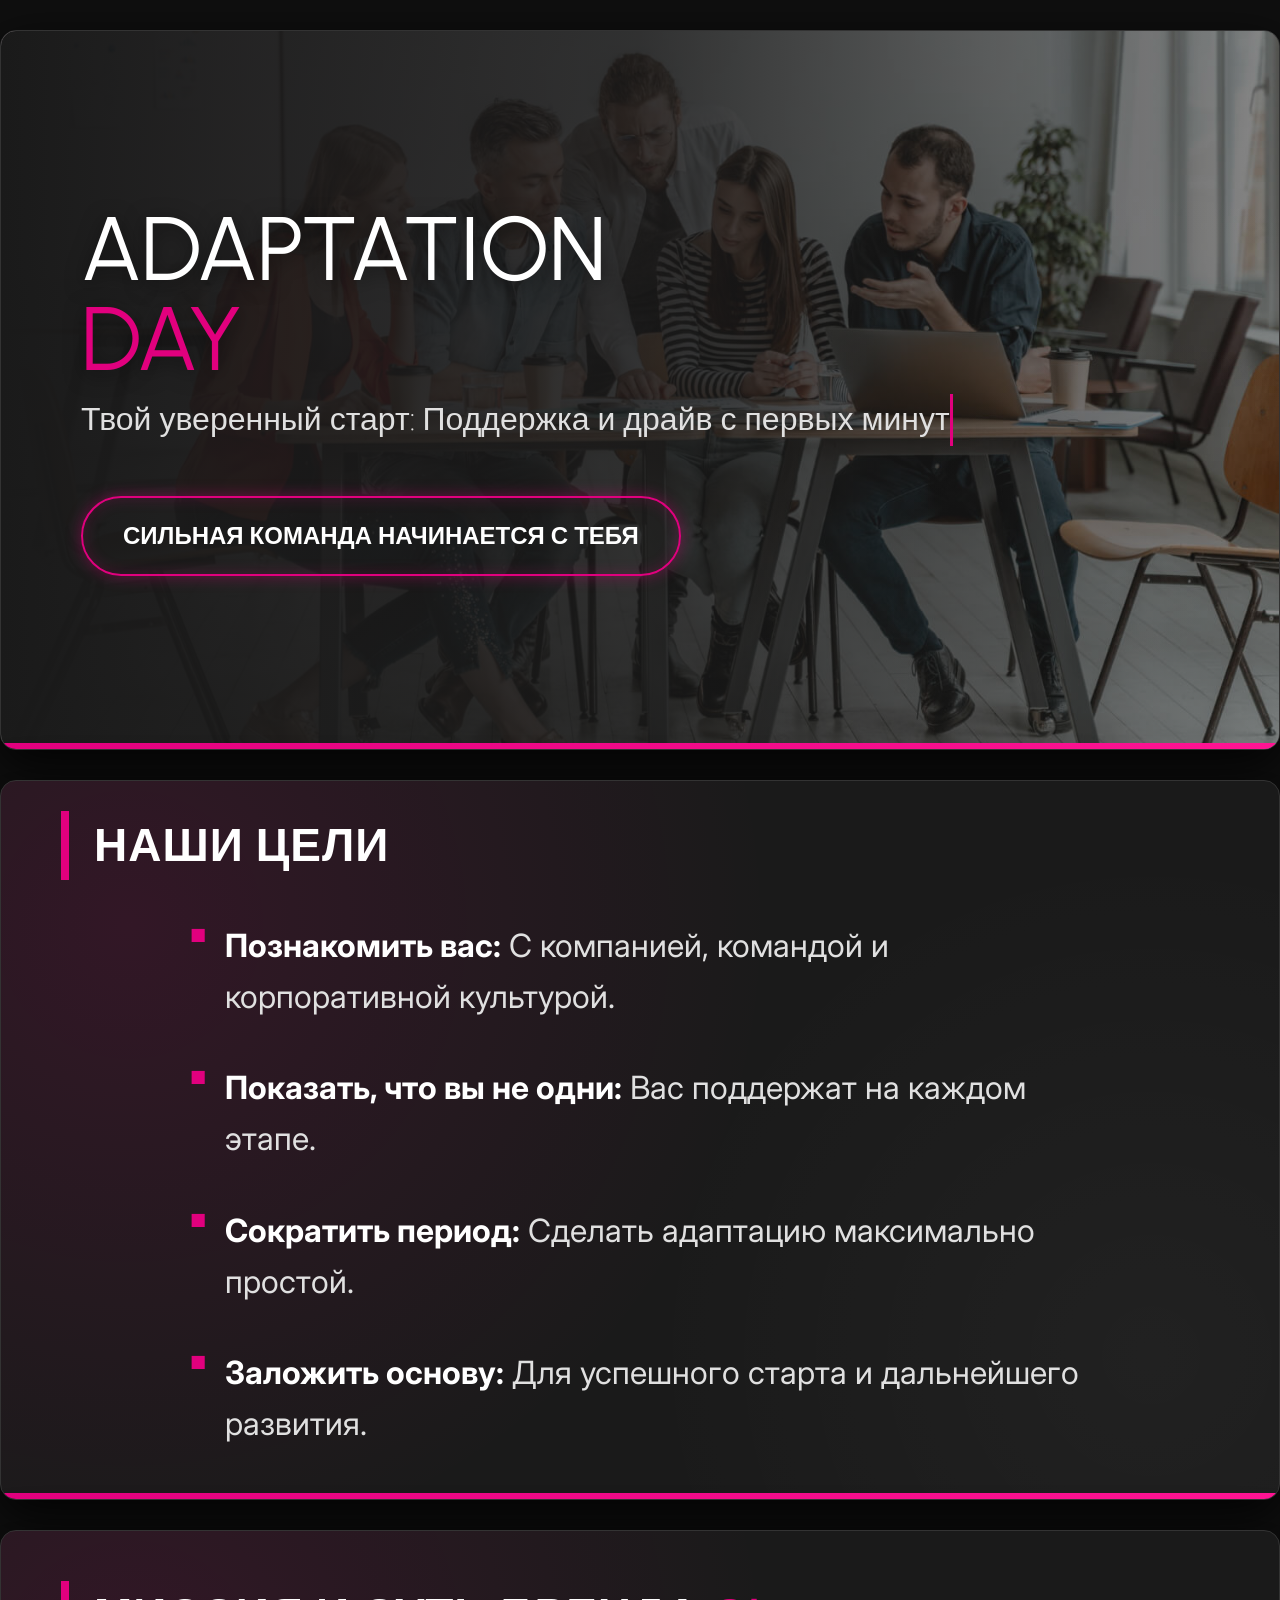
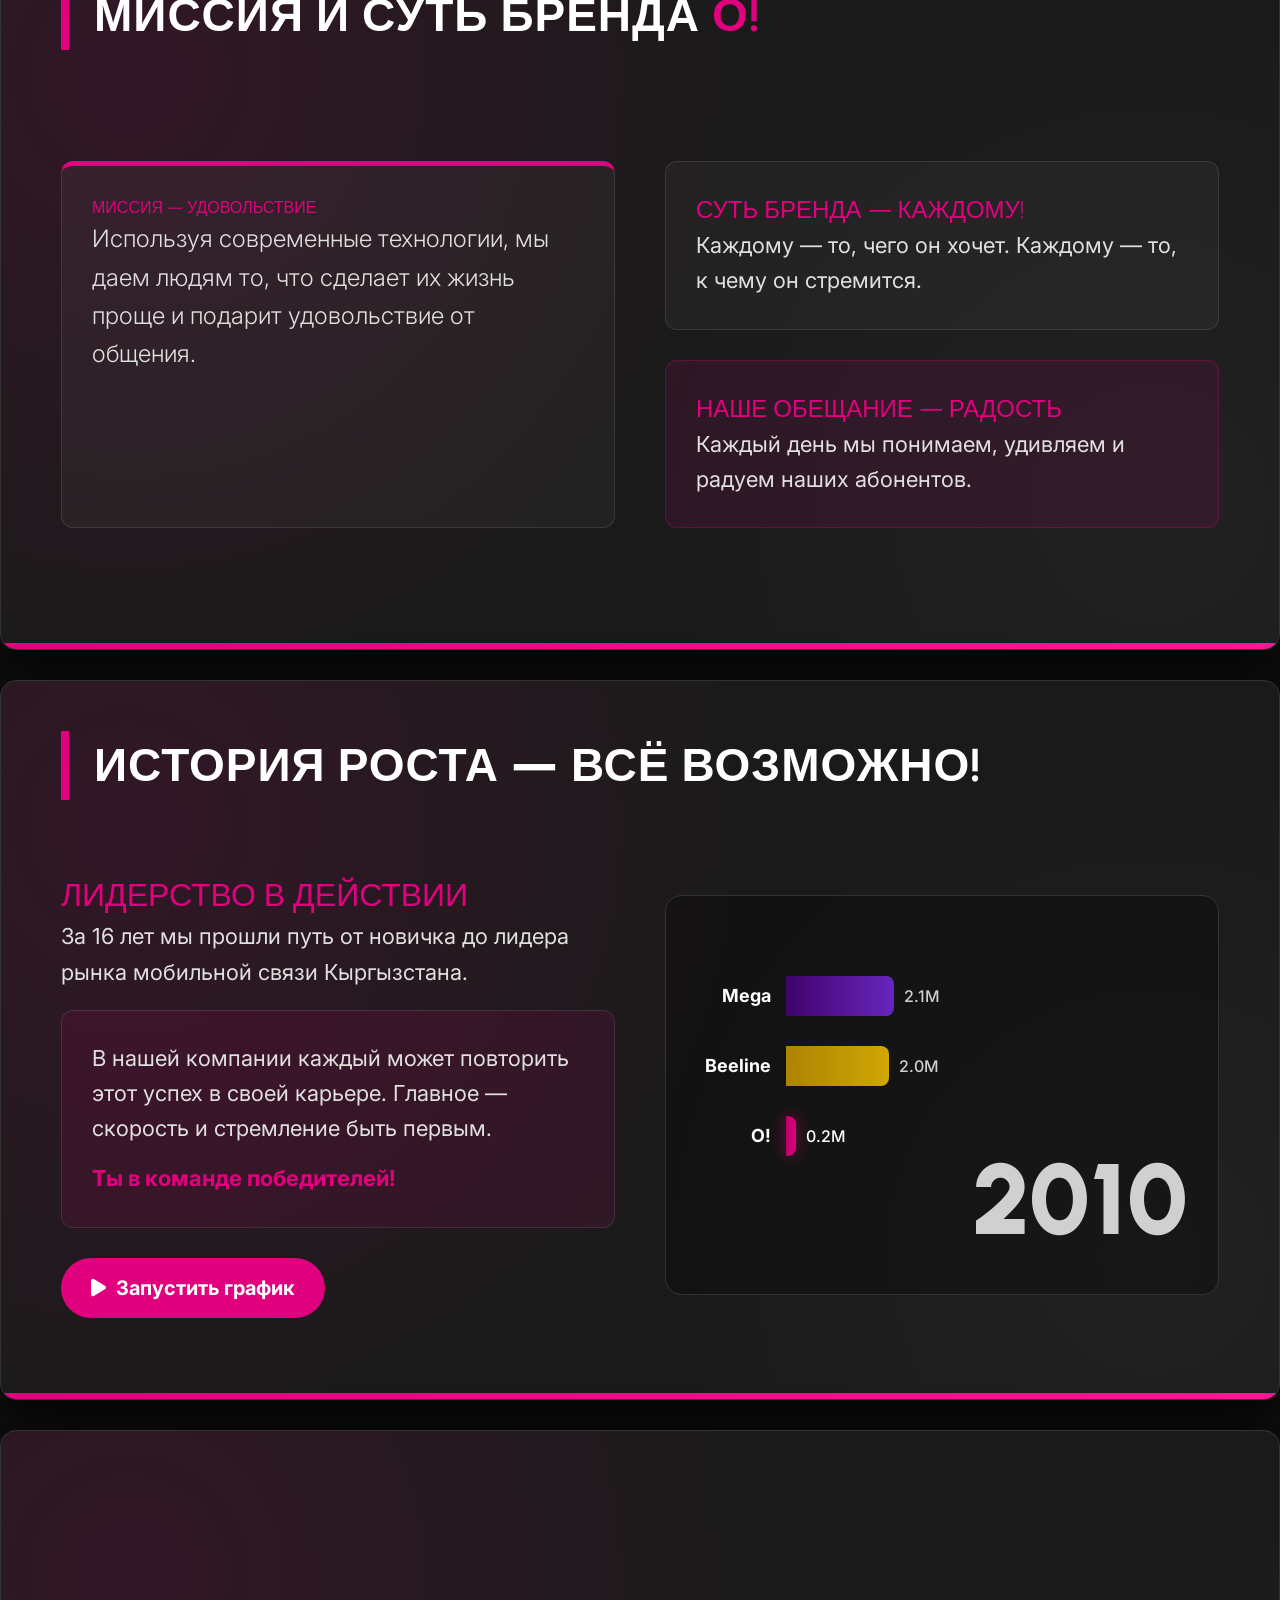
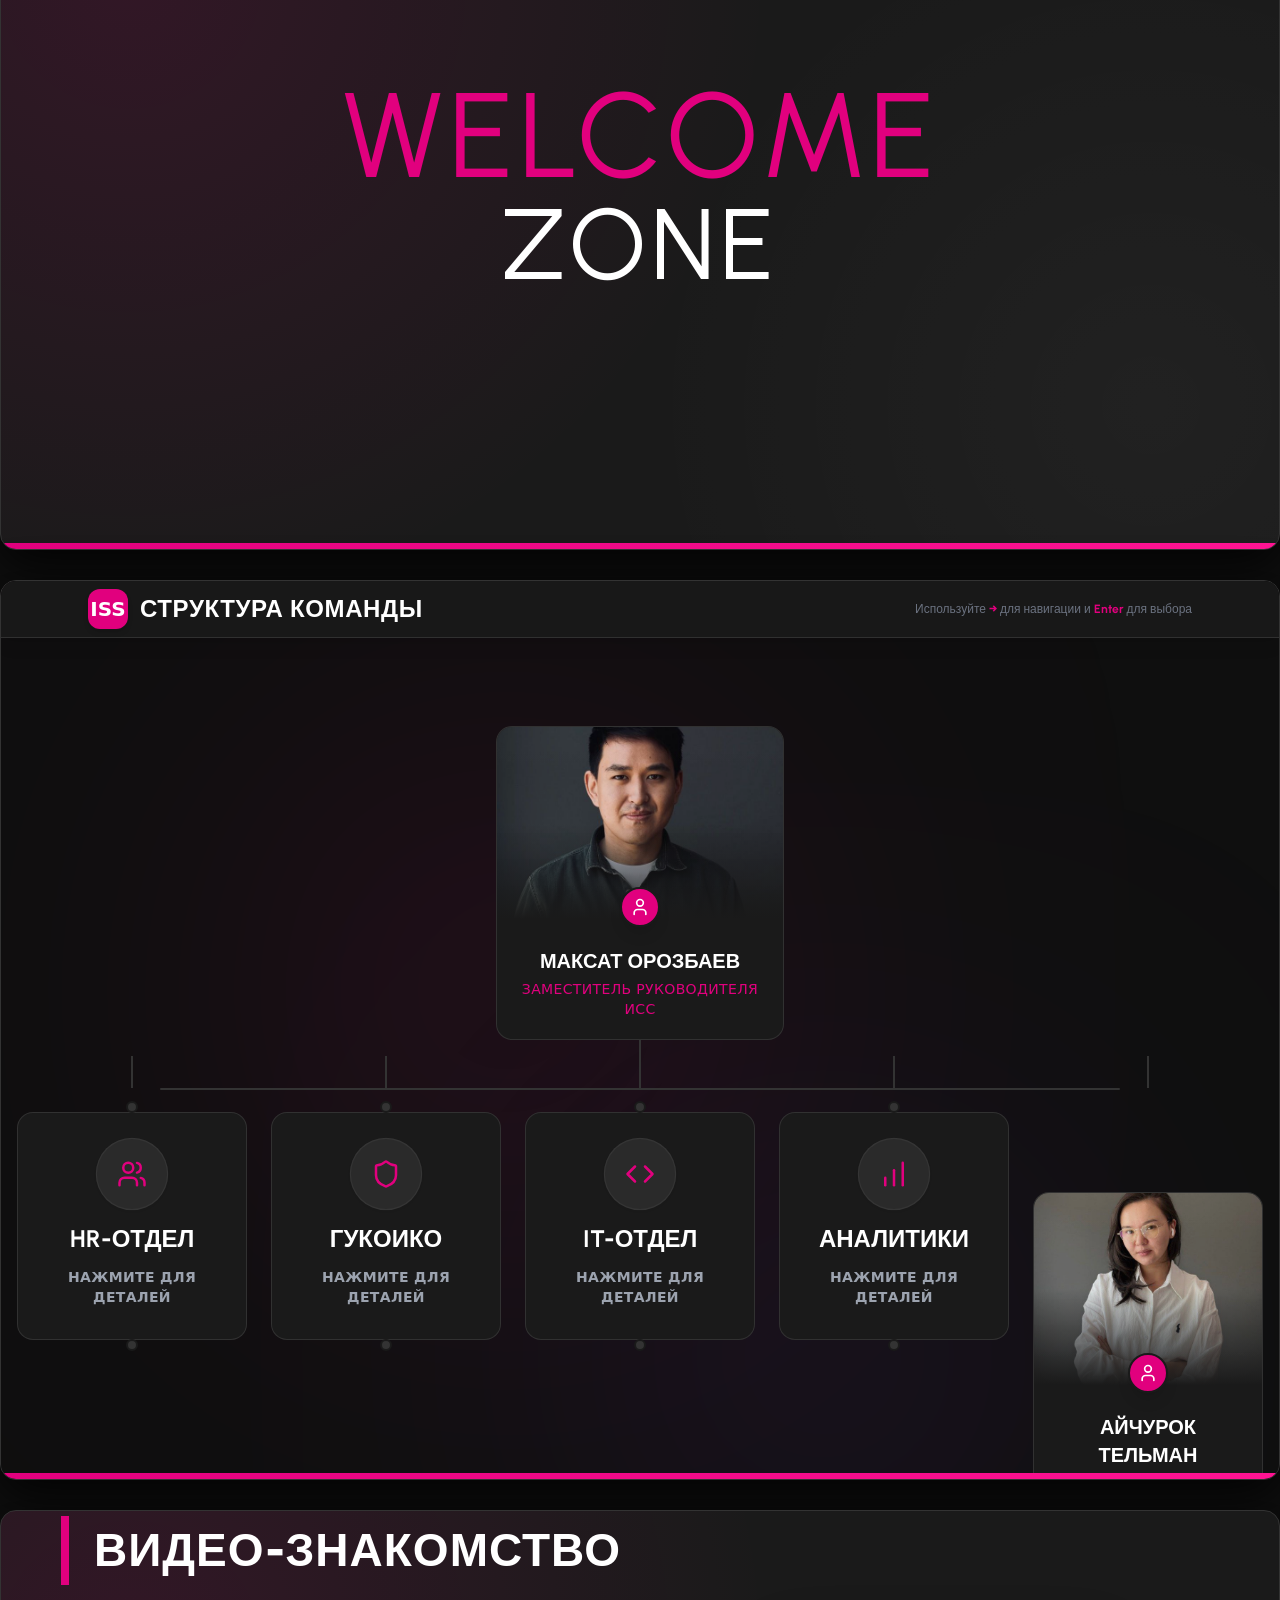
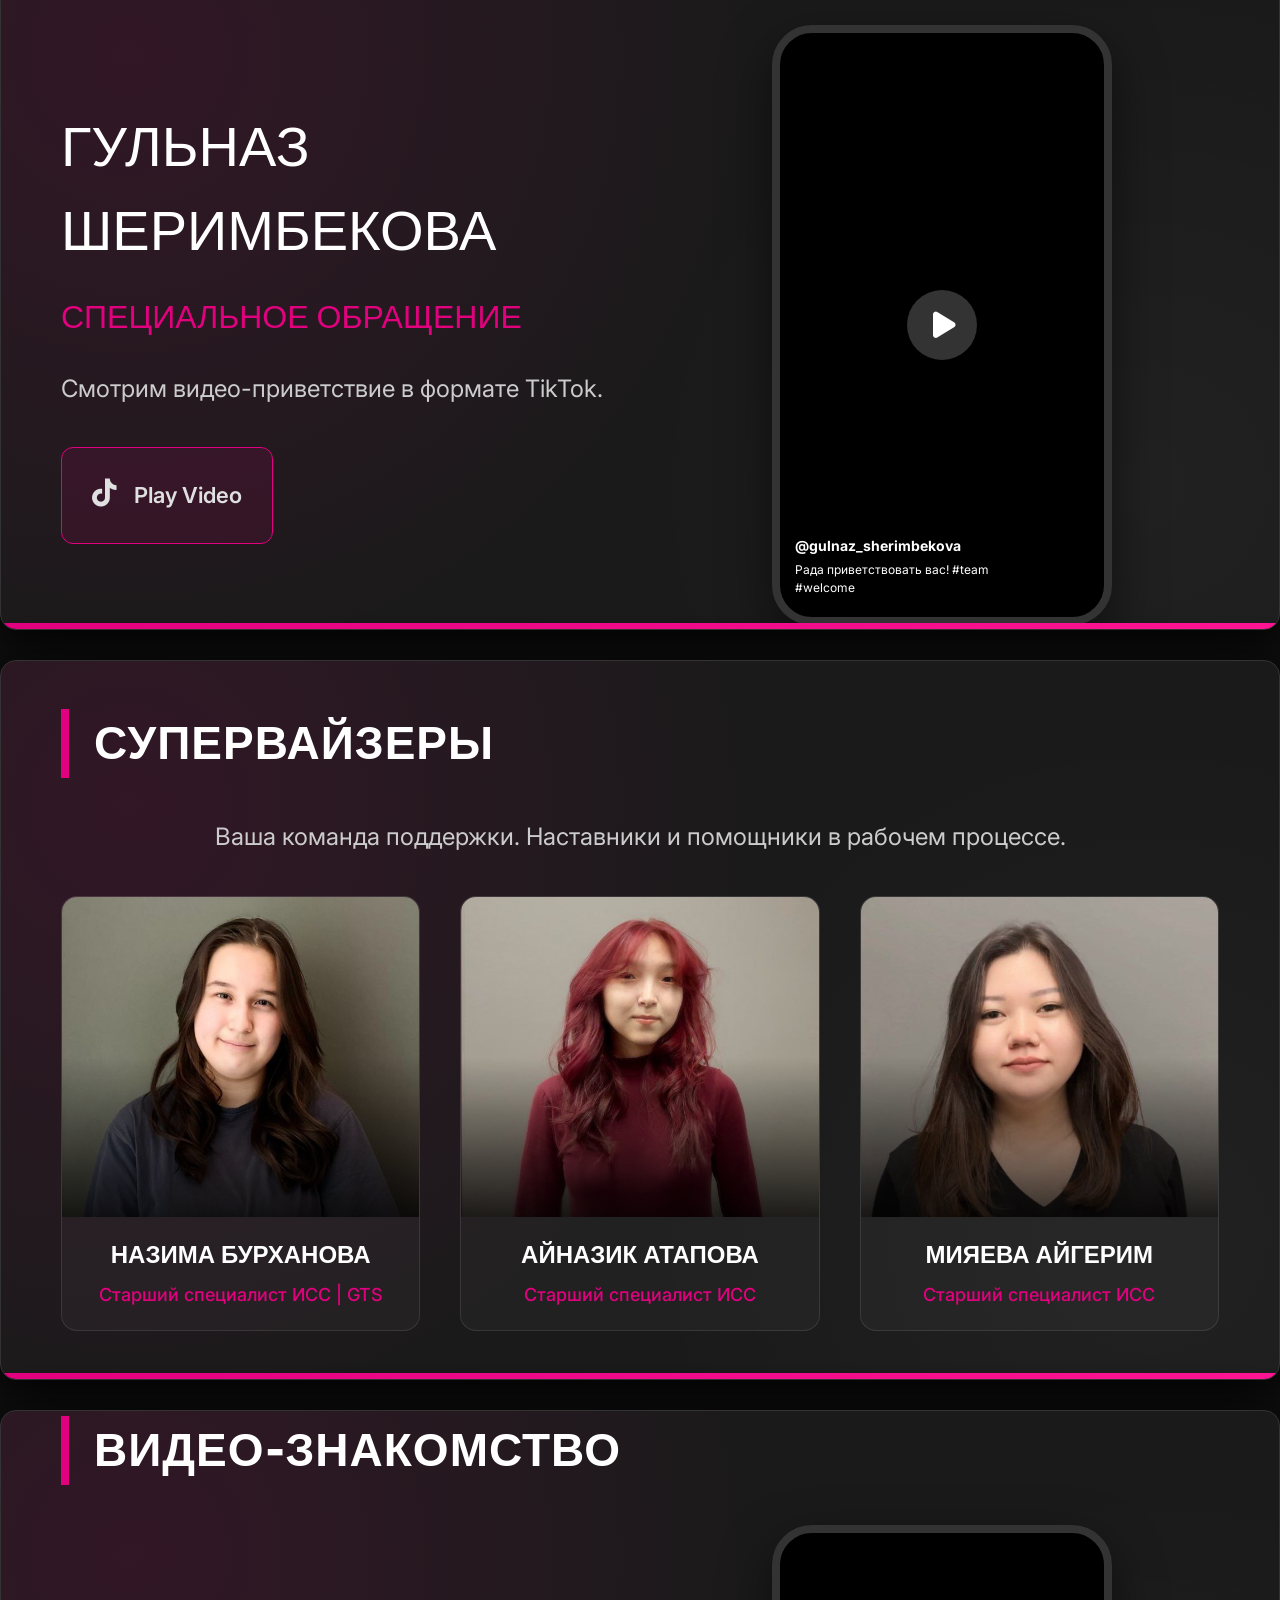
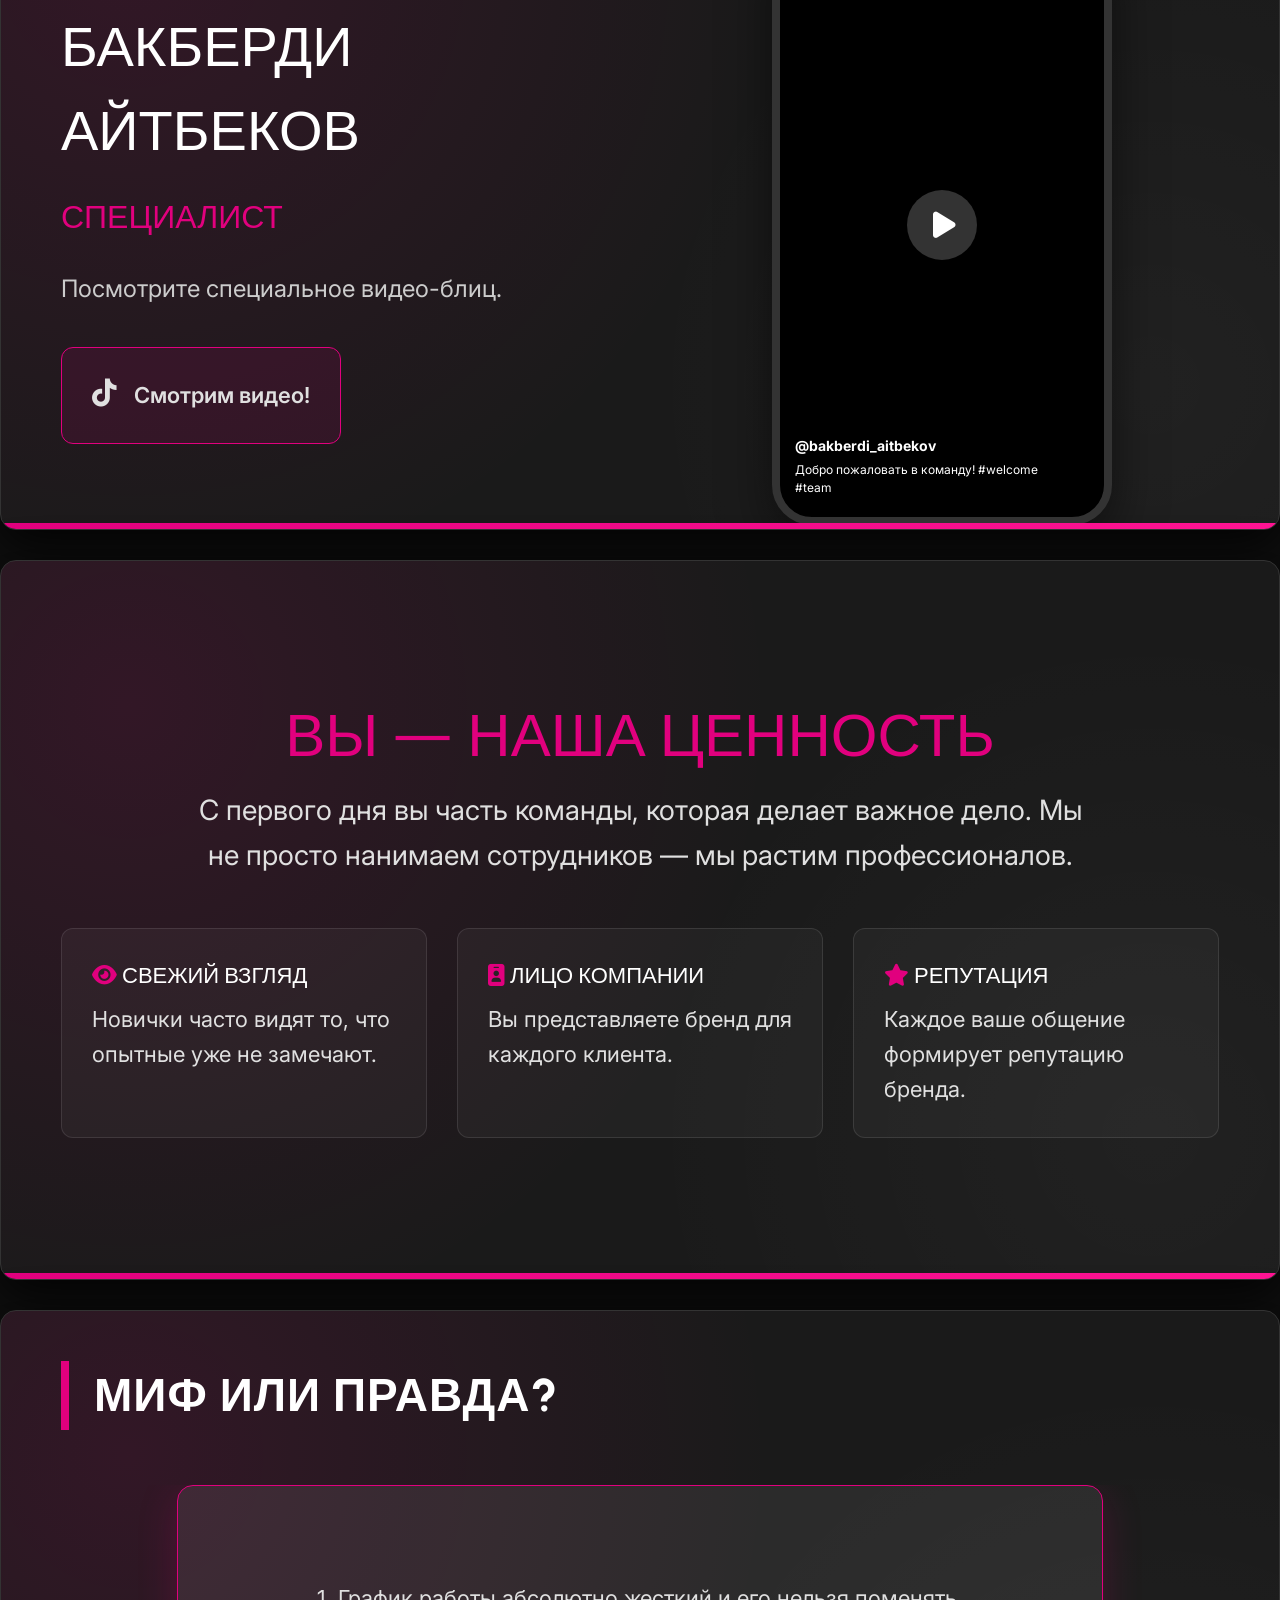
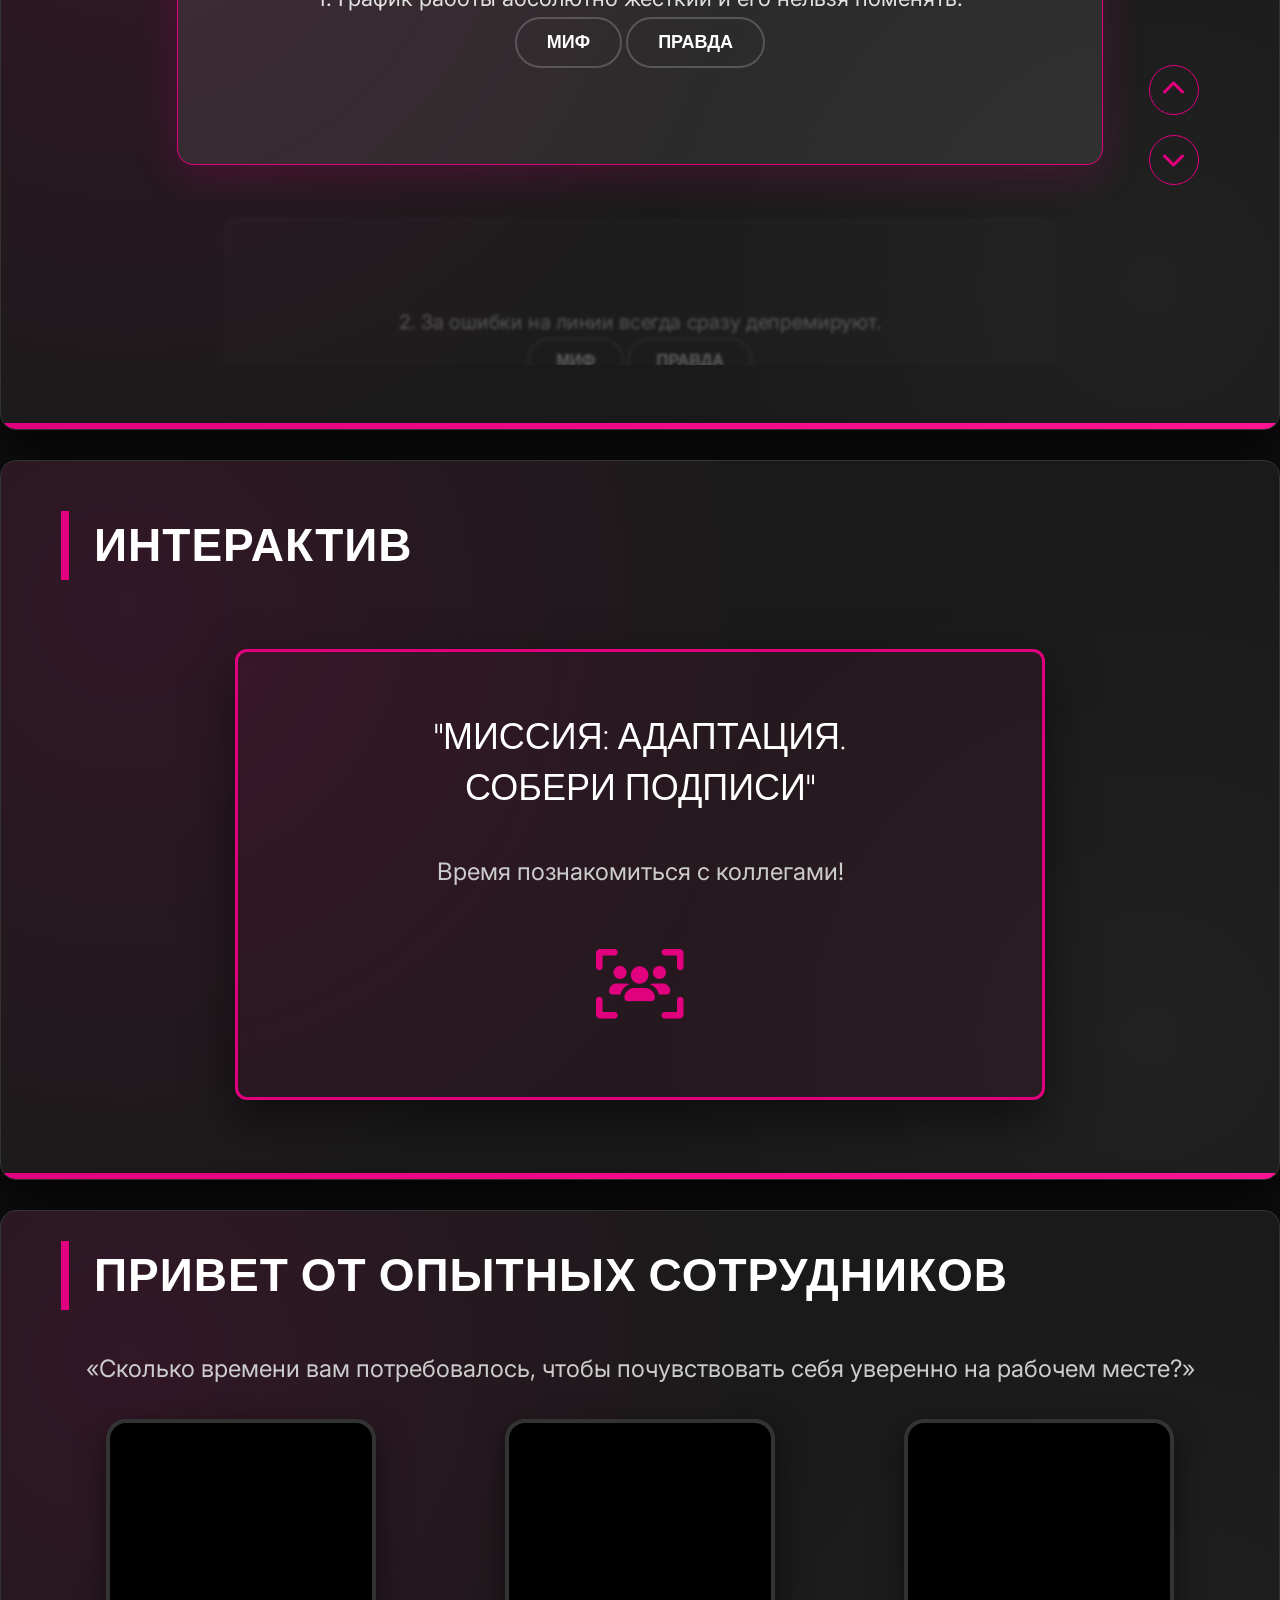
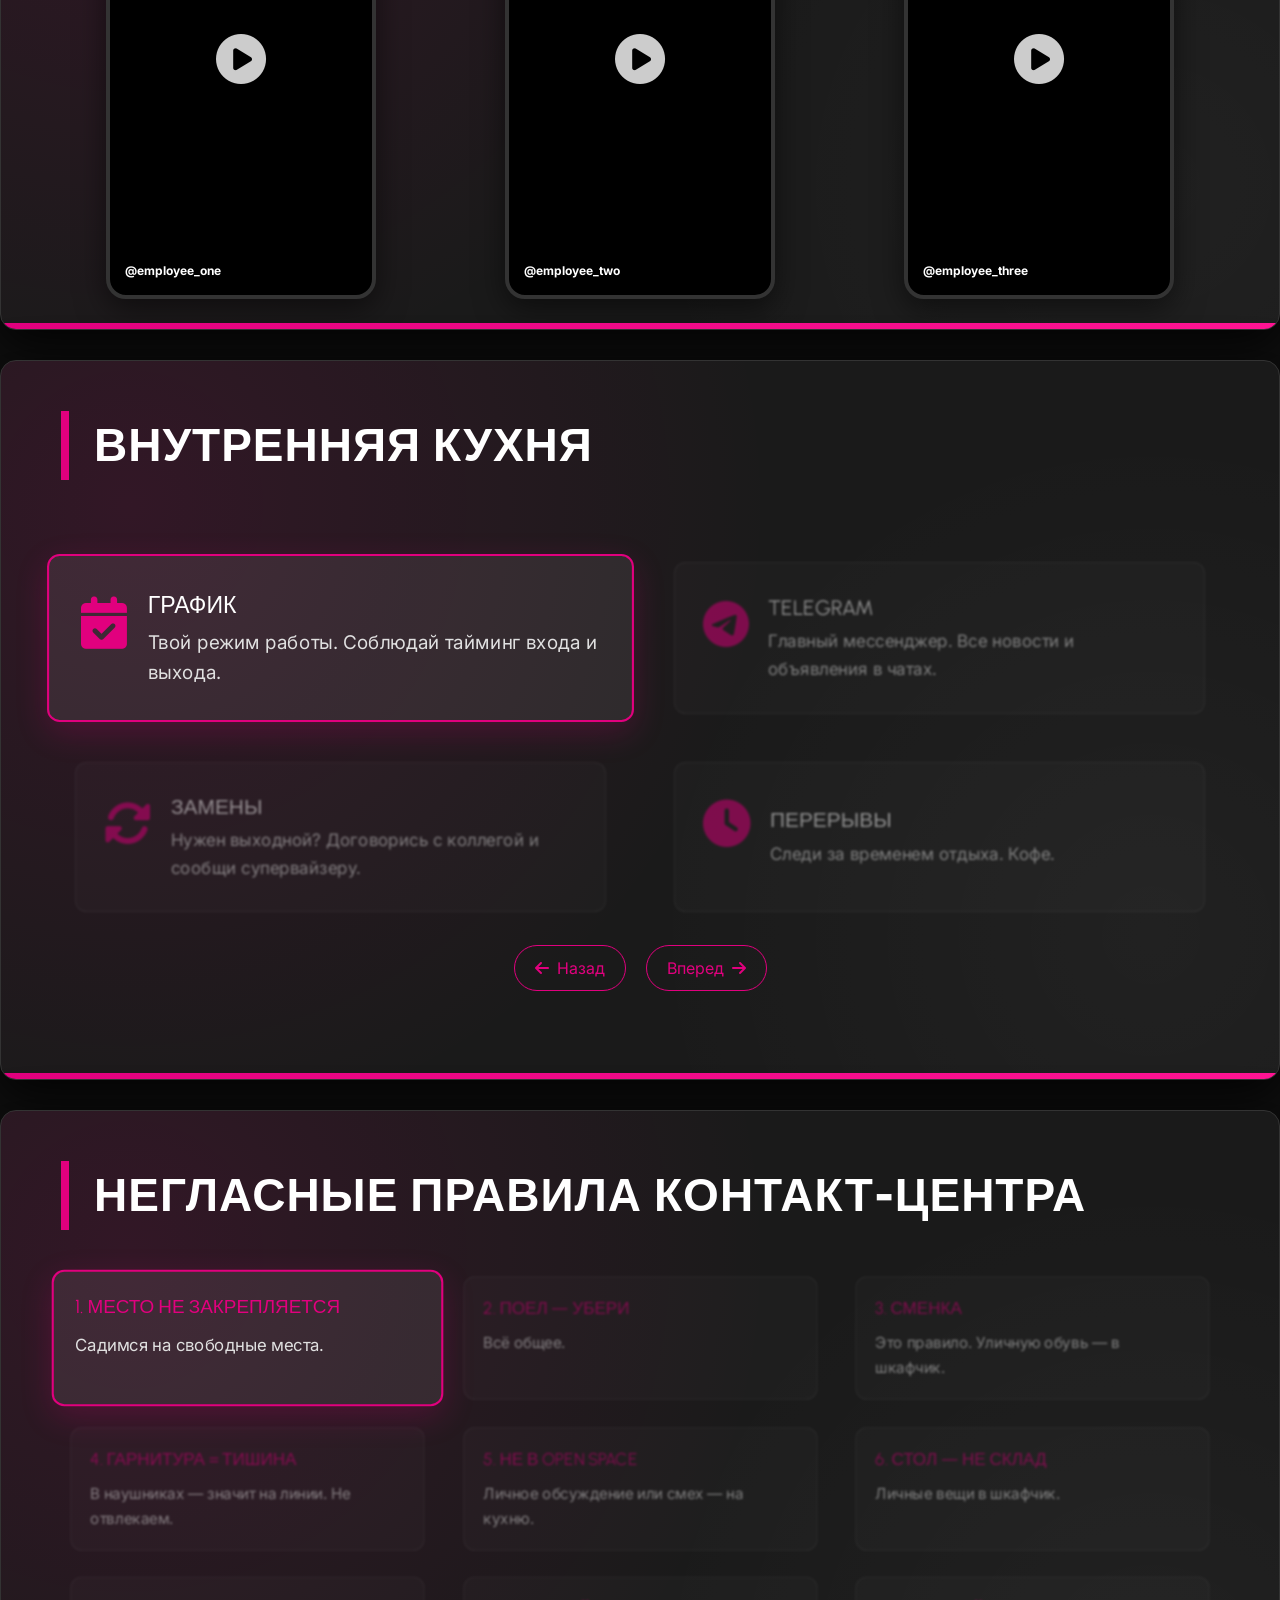
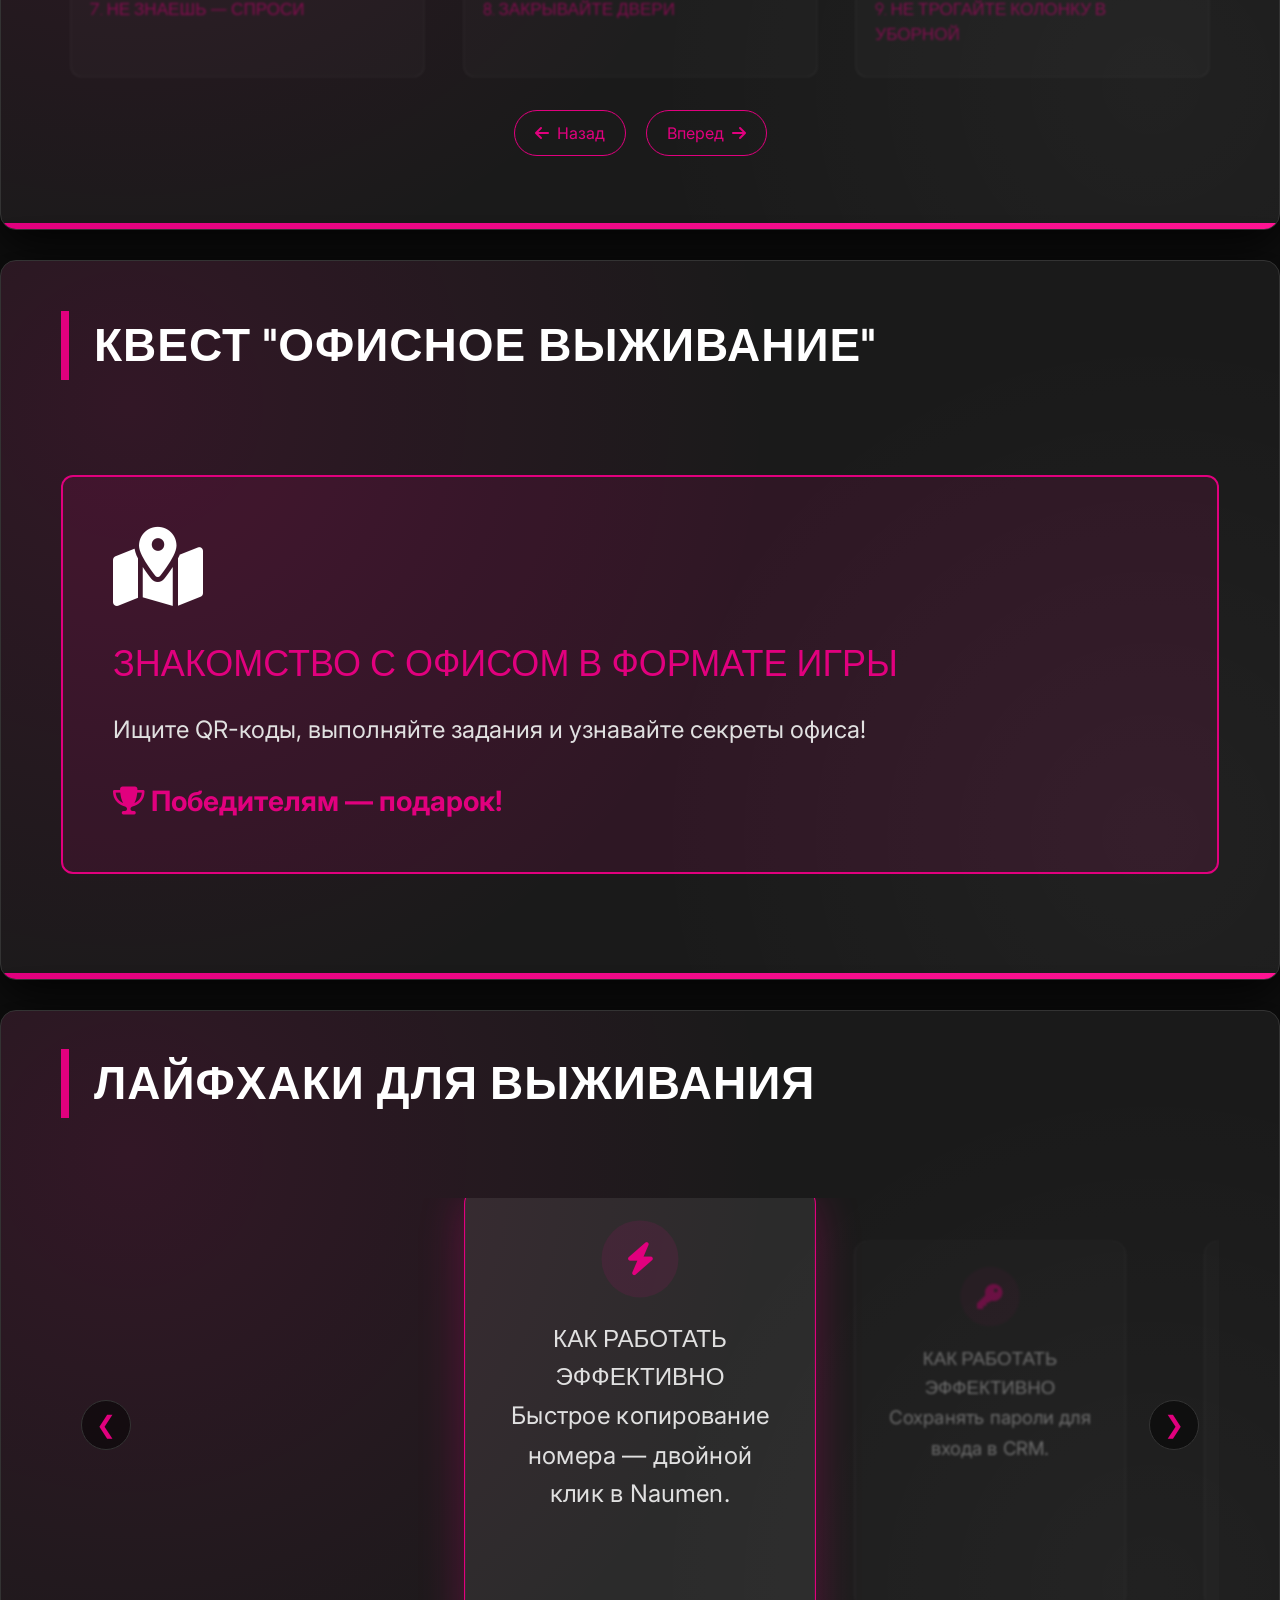
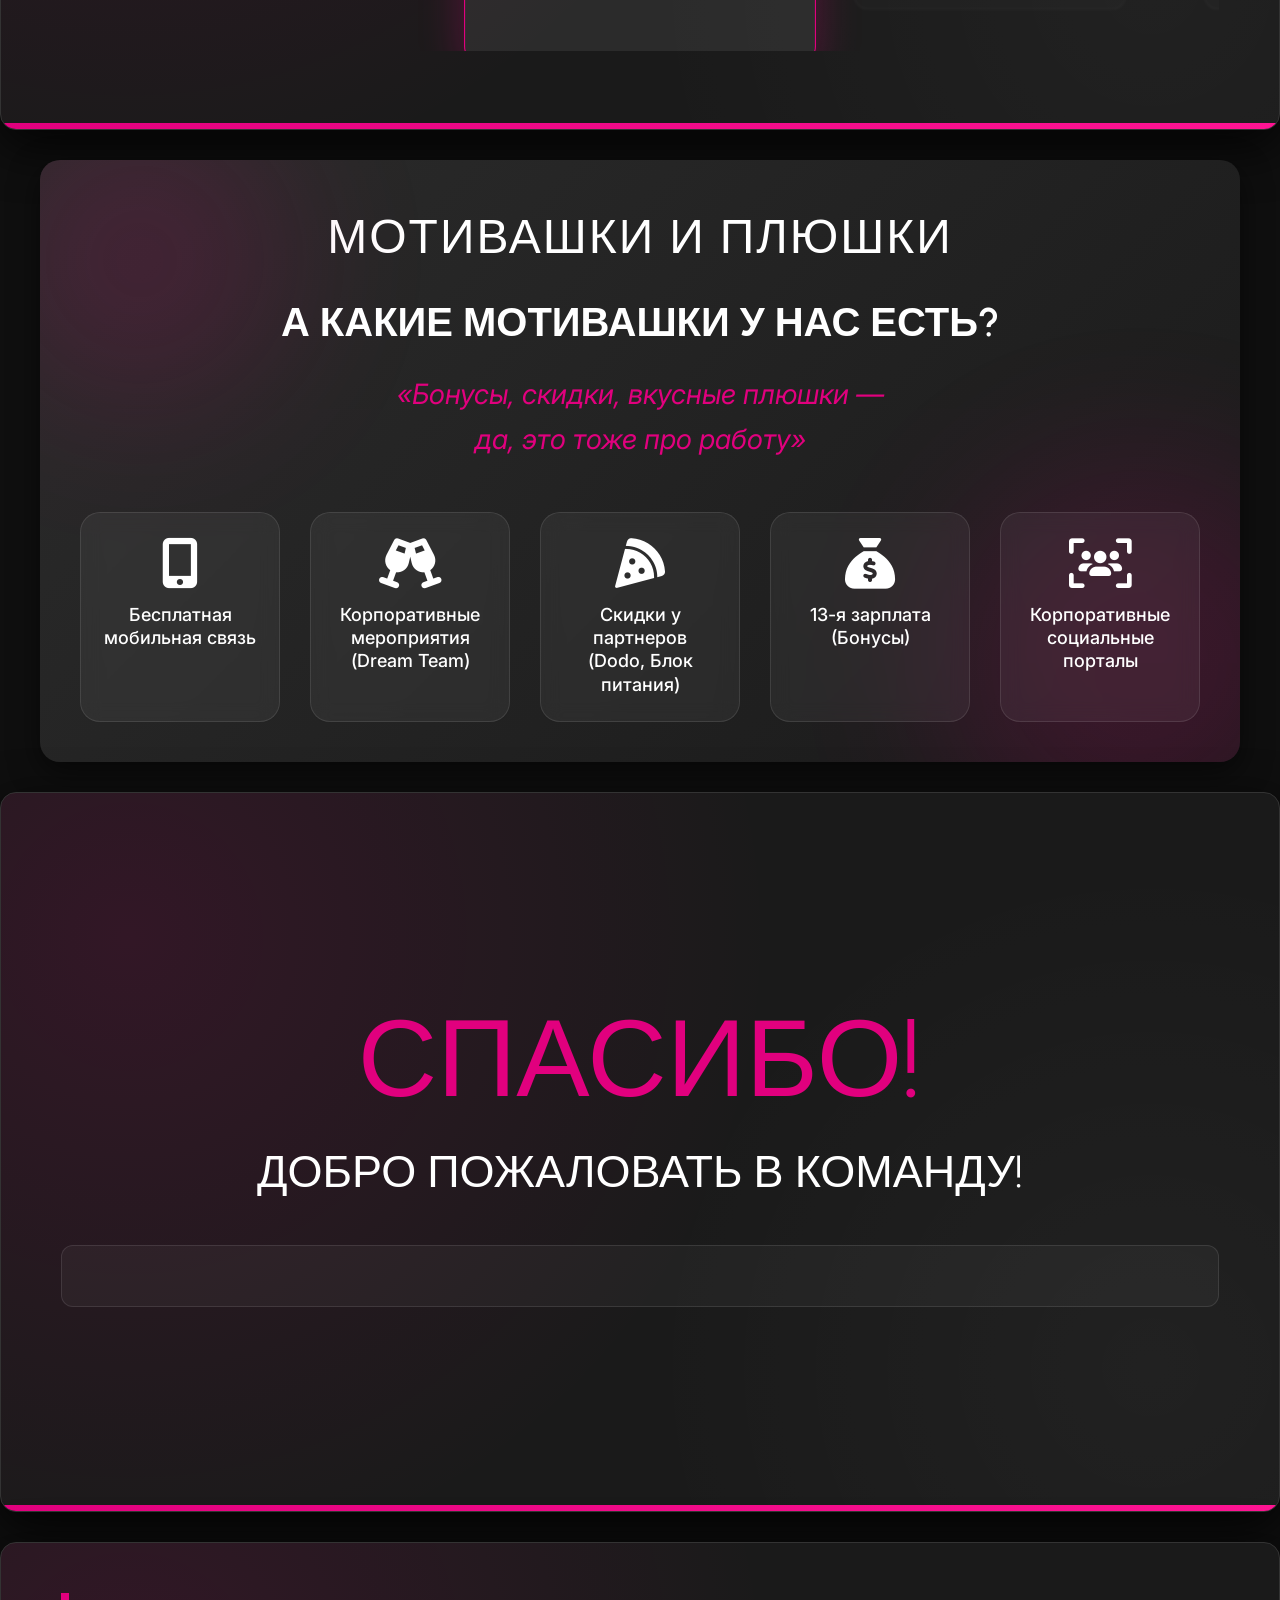
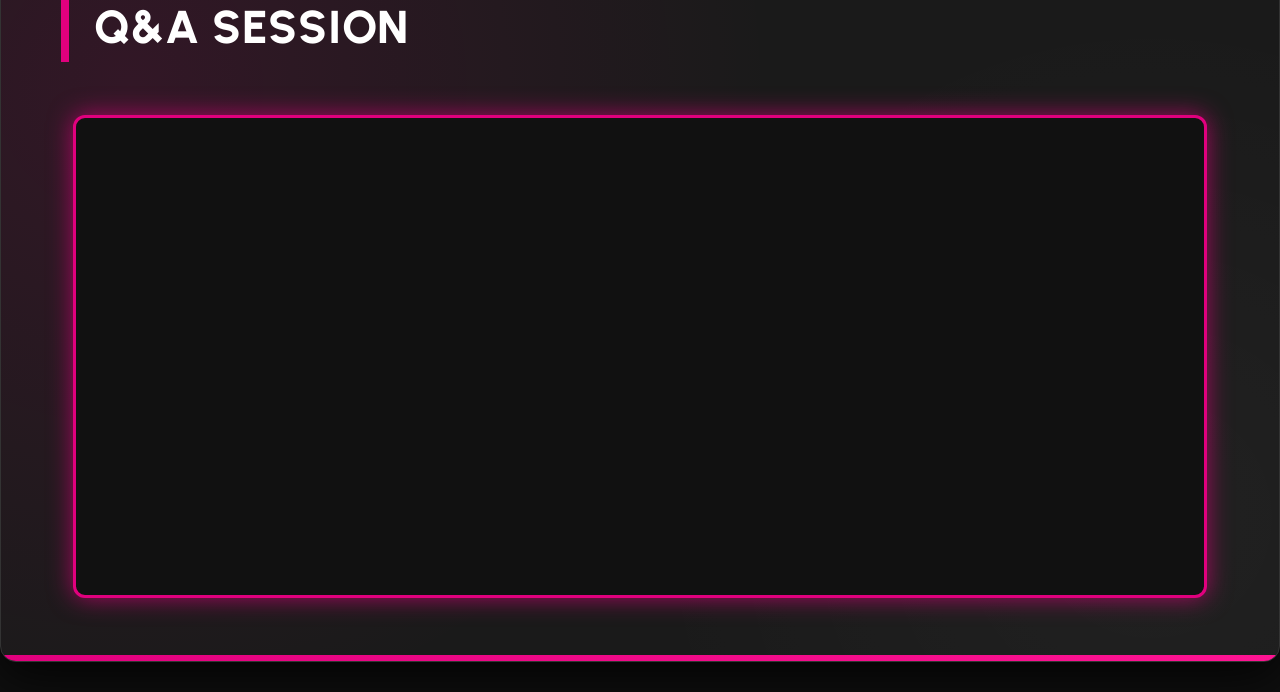
==== index.html @ 584dca29 "Add files via upload" ====
<!doctype html>
<html lang="ru">
  <head>
    <meta charset="UTF-8" />
    <meta name="viewport" content="width=device-width, initial-scale=1.0" />
    <title>Adaptation Day: Путь Героя</title>
    <link rel="preconnect" href="https://fonts.googleapis.com" />
    <link rel="preconnect" href="https://fonts.gstatic.com" crossorigin />
    <link
      href="https://fonts.googleapis.com/css2?family=Urbanist:wght@400;500;700;900&family=Inter:wght@300;400;600;700&display=swap"
      rel="stylesheet"
    />
    <link
      rel="stylesheet"
      href="https://cdnjs.cloudflare.com/ajax/libs/font-awesome/6.5.1/css/all.min.css"
    />
    <style>
      /* --- ОСНОВНЫЕ НАСТРОЙКИ --- */
      * {
        box-sizing: border-box;
      }
      body {
        background-color: #0f0f0f;
        display: grid;
        gap: 30px;
        grid-template-columns: 1fr;
        margin: 0;
        padding: 30px 0;
        place-items: center;
        color: #fff;
        font-family: "Inter", sans-serif;
      }

      /* --- КОНТЕЙНЕР СЛАЙДА --- */
      .slide-container {
        align-items: center;
        background-color: #1a1a1a;
        border-radius: 16px;
        box-shadow: 0 15px 50px rgba(0, 0, 0, 0.8);
        display: flex;
        flex-direction: column;
        height: 720px;
        justify-content: center;
        overflow: hidden;
        padding: 50px 60px;
        position: relative;
        width: 1280px;
        border: 1px solid #333;
      }

      /* --- ФОНОВЫЕ ЭФФЕКТЫ --- */
      .slide-container::before {
        content: "";
        position: absolute;
        top: 0;
        left: 0;
        width: 100%;
        height: 100%;
        background:
          radial-gradient(
            circle at 10% 20%,
            rgba(225, 0, 126, 0.12) 0%,
            transparent 50%
          ),
          radial-gradient(
            circle at 90% 80%,
            rgba(255, 255, 255, 0.03) 0%,
            transparent 40%
          );
        z-index: 0;
        pointer-events: none;
      }
      .slide-container::after {
        content: "";
        position: absolute;
        bottom: 0;
        left: 0;
        width: 100%;
        height: 6px;
        background: linear-gradient(
          90deg,
          #e1007e,
          #ff1493
        ); /* Фирменный цвет O! */
        z-index: 2;
      }
      .slide-container > * {
        position: relative;
        z-index: 1;
      }

      /* --- ТИПОГРАФИКА --- */
      h1,
      h2,
      h3,
      h4 {
        font-family: "Urbanist", sans-serif;
        margin: 0;
        text-transform: uppercase;
      }
      h1 {
        font-size: 72px;
        line-height: 1.1;
        font-weight: 900;
        margin-bottom: 20px;
      }
      .slide-title {
        font-size: 46px;
        font-weight: 800;
        margin-bottom: 40px;
        width: 100%;
        text-align: left;
        border-left: 8px solid #e1007e;
        padding-left: 25px;
        letter-spacing: 1px;
      }
      h3 {
        font-size: 28px;
        font-weight: 700;
        color: #e1007e;
        margin-bottom: 15px;
      }
      p,
      li {
        color: #e0e0e0;
        font-size: 22px;
        line-height: 1.6;
        font-weight: 400;
      }
      strong {
        color: #fff;
        font-weight: 700;
      }

      .accent {
        color: #e1007e;
      }
      .content-area {
        display: flex;
        flex-direction: column;
        flex-grow: 1;
        justify-content: center;
        width: 100%;
      }

      /* --- ЛАЙАУТЫ --- */
      .two-column {
        display: grid;
        grid-template-columns: 1fr 1fr;
        gap: 50px;
        width: 100%;
        align-items: center;
      }

      /* Сетка карточек */
      .grid-cards {
        display: grid;
        grid-template-columns: repeat(auto-fit, minmax(250px, 1fr));
        gap: 30px;
        width: 100%;
      }
      .card {
        background: rgba(255, 255, 255, 0.04);
        border: 1px solid rgba(255, 255, 255, 0.1);
        padding: 30px;
        border-radius: 12px;
        text-align: left;
      }
      .card .icon {
        font-size: 40px;
        color: #e1007e;
        margin-bottom: 20px;
      }
      .card h4 {
        font-size: 22px;
        margin-bottom: 10px;
        color: #fff;
      }

      /* Карточки для людей (фото + инфо) */
      .person-card {
        display: flex;
        flex-direction: column;
        align-items: center;
        text-align: center;
        background: rgba(255, 255, 255, 0.03);
        border: 1px solid rgba(255, 255, 255, 0.1);
        border-radius: 16px;
        overflow: hidden;
        padding-bottom: 20px;
        height: 100%;
        transition: transform 0.3s ease;
      }
      .person-card:hover {
        transform: translateY(-5px);
        border-color: #e1007e;
      }
      .person-card .photo-area {
        width: 100%;
        height: 320px;
        background-color: #2a2a2a;
        display: flex;
        align-items: center;
        justify-content: center;
        overflow: hidden;
        margin-bottom: 20px;
        position: relative;
      }
      .person-card .photo-area::after {
        content: "";
        position: absolute;
        bottom: 0;
        left: 0;
        width: 100%;
        height: 50%;
        background: linear-gradient(to top, rgba(0, 0, 0, 0.8), transparent);
      }
      .person-card .photo-area img {
        width: 100%;
        height: 100%;
        object-fit: cover;
      }
      .person-card .info-area {
        padding: 0 20px;
        z-index: 2;
      }
      .person-card h4 {
        color: #fff;
        font-size: 24px;
        margin-bottom: 8px;
        font-weight: 700;
      }
      .person-card p {
        color: #e1007e;
        font-size: 18px;
        font-weight: 500;
        margin: 0;
      }

      /* Списки */
      ul.custom-list {
        list-style: none;
        padding: 0;
        margin: 0;
      }
      ul.custom-list li {
        position: relative;
        padding-left: 35px;
        margin-bottom: 20px;
        font-size: 24px;
      }
      ul.custom-list li::before {
        content: "■";
        color: #e1007e;
        position: absolute;
        left: 0;
        top: 2px;
        font-size: 18px;
      }

      /* Изображения / Плейсхолдеры */
      .img-wrapper {
        border-radius: 12px;
        overflow: hidden;
        border: 1px solid rgba(255, 255, 255, 0.1);
        background: #222;
        display: flex;
        align-items: center;
        justify-content: center;
        height: 400px;
        color: #666;
        font-size: 20px;
        text-align: center;
        flex-direction: column;
      }
      .img-wrapper img {
        width: 100%;
        height: 100%;
        object-fit: cover;
      }

      /* --- СТИЛИ ДЛЯ ГРАФИКА (Слайд 4) --- */
      .chart-container {
        position: relative;
        width: 100%;
        height: 400px;
        background: rgba(0, 0, 0, 0.3);
        border-radius: 16px;
        padding: 20px;
        border: 1px solid #333;
        overflow: hidden;
      }
      .year-display {
        position: absolute;
        bottom: 20px;
        right: 30px;
        font-size: 100px;
        font-weight: 900;
        color: #ffffff;
        font-family: "Urbanist", sans-serif;
        z-index: 0;
        opacity: 0.8;
      }
      .chart-bars {
        position: relative;
        width: 100%;
        height: 100%;
        z-index: 1;
      }
      .racing-bar-row {
        position: absolute;
        left: 0;
        width: 100%;
        height: 60px;
        transition: top 2s ease-in-out;
        display: flex;
        align-items: center;
      }
      .racing-bar-label {
        width: 100px;
        text-align: right;
        padding-right: 15px;
        font-weight: 700;
        font-size: 18px;
        color: #fff;
        flex-shrink: 0;
      }
      .racing-bar-track {
        flex-grow: 1;
        height: 100%;
        display: flex;
        align-items: center;
      }
      .racing-bar {
        height: 40px;
        border-radius: 0 8px 8px 0;
        transition: width 2s linear;
        display: flex;
        align-items: center;
        padding-right: 10px;
        position: relative;
      }
      .racing-bar-value {
        position: absolute;
        right: -70px;
        color: #fff;
        font-size: 16px;
        font-weight: 500;
        width: 60px;
      }
      .btn-replay {
        margin-top: 30px;
        padding: 15px 30px;
        background: #e1007e;
        border: none;
        color: #fff;
        border-radius: 30px;
        cursor: pointer;
        font-size: 20px;
        font-weight: bold;
        transition: all 0.3s;
        display: inline-flex;
        align-items: center;
        gap: 10px;
      }
      .btn-replay:hover {
        background: #ff1493;
        transform: translateY(-2px);
        box-shadow: 0 10px 20px rgba(225, 0, 126, 0.3);
      }
      .color-o {
        background: linear-gradient(90deg, #b90066, #e1007e);
        box-shadow: 0 0 15px rgba(225, 0, 126, 0.5);
      }
      .color-beeline {
        background: linear-gradient(90deg, #d4a000, #ffcc00);
        color: #000;
        opacity: 0.8;
      }
      .color-mega {
        background: linear-gradient(90deg, #4b0082, #7d2ae8);
        opacity: 0.8;
      }

      /* --- СТИЛИ ДЛЯ КАРУСЕЛИ (Слайд 21) --- */
      .carousel-wrapper {
        width: 100%;
        position: relative;
        display: flex;
        align-items: center;
        justify-content: center;
        overflow: hidden;
        padding: 40px 0;
      }
      .carousel-track-container {
        width: 100%;
        max-width: 100%;
        overflow: hidden;
        position: relative;
        padding: 10px 0;
      }
      .carousel-track {
        display: flex;
        transition: transform 0.5s ease-in-out;
        gap: 30px;
        padding: 0;
        margin: 0;
        list-style: none;
        padding-left: calc(50% - 160px);
        padding-right: calc(50% - 160px);
      }
      .carousel-card {
        min-width: 320px;
        width: 320px;
        background: rgba(255, 255, 255, 0.04);
        border: 1px solid rgba(255, 255, 255, 0.1);
        border-radius: 16px;
        padding: 30px;
        display: flex;
        flex-direction: column;
        align-items: center;
        text-align: center;
        flex-shrink: 0;
        opacity: 0.4;
        transform: scale(0.85);
        transition: all 0.4s cubic-bezier(0.25, 0.8, 0.25, 1);
        filter: blur(1px);
      }
      .carousel-card.active {
        opacity: 1;
        transform: scale(1.1);
        border-color: #e1007e;
        box-shadow: 0 10px 40px rgba(225, 0, 126, 0.3);
        filter: blur(0);
        z-index: 2;
        background: rgba(255, 255, 255, 0.08);
      }
      .carousel-card .icon-box {
        width: 70px;
        height: 70px;
        background: rgba(225, 0, 126, 0.1);
        border-radius: 50%;
        display: flex;
        align-items: center;
        justify-content: center;
        margin-bottom: 20px;
        color: #e1007e;
        font-size: 30px;
      }
      .carousel-btn {
        background: rgba(0, 0, 0, 0.5);
        border: 1px solid #333;
        border-radius: 50%;
        width: 50px;
        height: 50px;
        color: #e1007e;
        font-size: 24px;
        cursor: pointer;
        z-index: 10;
        transition: all 0.3s;
        position: absolute;
        top: 50%;
        transform: translateY(-50%);
      }
      .carousel-btn:hover {
        background: #e1007e;
        color: #fff;
        border-color: #e1007e;
      }
      .carousel-btn.prev {
        left: 20px;
      }
      .carousel-btn.next {
        right: 20px;
      }

      /* --- СТИЛИ ДЛЯ ИНТЕРАКТИВНЫХ СЕТОК (Слайды 18, 19) --- */
      .interactive-card {
        transition: all 0.3s ease;
        opacity: 0.5;
        transform: scale(0.95);
        border: 1px solid rgba(255, 255, 255, 0.1);
        filter: blur(1px);
      }
      .interactive-card.active {
        opacity: 1;
        transform: scale(1.05);
        border: 2px solid #e1007e;
        background: rgba(255, 255, 255, 0.08);
        box-shadow: 0 10px 30px rgba(225, 0, 126, 0.2);
        filter: blur(0);
        z-index: 10;
      }
      .nav-controls {
        display: flex;
        justify-content: center;
        gap: 20px;
        margin-top: 30px;
        width: 100%;
      }
      .nav-btn-flat {
        background: transparent;
        border: 1px solid #e1007e;
        color: #e1007e;
        padding: 10px 20px;
        border-radius: 25px;
        cursor: pointer;
        font-size: 16px;
        transition: all 0.3s;
        display: flex;
        align-items: center;
        gap: 8px;
      }
      .nav-btn-flat:hover {
        background: #e1007e;
        color: #fff;
      }

      /* --- СТИЛИ ДЛЯ ВИКТОРИНЫ (Слайд 15) --- */
      .quiz-wrapper {
        width: 100%;
        height: 480px;
        position: relative;
        overflow: hidden;
        display: flex;
        justify-content: center;
      }
      .quiz-track-container {
        width: 80%;
        height: 100%;
        position: relative;
      }
      .quiz-track {
        display: flex;
        flex-direction: column;
        align-items: center;
        gap: 40px;
        transition: transform 0.5s cubic-bezier(0.25, 0.8, 0.25, 1);
      }
      .quiz-card {
        width: 100%;
        background: rgba(255, 255, 255, 0.04);
        border: 1px solid rgba(255, 255, 255, 0.1);
        border-radius: 16px;
        padding: 30px;
        text-align: center;
        opacity: 0.3;
        transform: scale(0.9);
        filter: blur(2px);
        transition: all 0.5s ease;
        height: 280px;
        display: flex;
        flex-direction: column;
        justify-content: center;
      }
      .quiz-card.active {
        opacity: 1;
        transform: scale(1);
        filter: blur(0);
        border-color: #e1007e;
        background: rgba(255, 255, 255, 0.08);
        box-shadow: 0 10px 40px rgba(225, 0, 126, 0.2);
      }
      .quiz-btn {
        padding: 10px 30px;
        border: 2px solid rgba(255, 255, 255, 0.2);
        background: transparent;
        color: #fff;
        font-size: 18px;
        border-radius: 30px;
        cursor: pointer;
        transition: all 0.3s;
        font-family: "Urbanist", sans-serif;
        font-weight: 700;
      }
      .quiz-btn:hover:not(:disabled) {
        border-color: #e1007e;
        background: rgba(225, 0, 126, 0.1);
      }
      .quiz-btn.correct {
        background: #10b981;
        border-color: #10b981;
      }
      .quiz-btn.wrong {
        background: #ef4444;
        border-color: #ef4444;
      }
      .quiz-feedback {
        font-size: 18px;
        color: #ccc;
        height: 0;
        overflow: hidden;
        opacity: 0;
        transition: all 0.5s;
      }
      .quiz-card.answered .quiz-feedback {
        height: auto;
        opacity: 1;
        margin-top: 10px;
      }
      .quiz-controls {
        position: absolute;
        right: 20px;
        top: 50%;
        transform: translateY(-50%);
        display: flex;
        flex-direction: column;
        gap: 20px;
      }
      .quiz-nav-btn {
        width: 50px;
        height: 50px;
        border-radius: 50%;
        border: 1px solid #e1007e;
        background: transparent;
        color: #e1007e;
        font-size: 24px;
        cursor: pointer;
        transition: all 0.3s;
      }
      .quiz-nav-btn:hover {
        background: #e1007e;
        color: #fff;
      }

      /* СТИЛИ ДЛЯ ИКОНОК НА СЛАЙДЕ 22 */
      .hover-accent {
        transition: all 0.3s ease;
        cursor: pointer;
        color: #fff !important;
      }
      .hover-accent:hover {
        color: #e1007e !important;
        transform: scale(1.2);
        text-shadow: 0 0 15px rgba(225, 0, 126, 0.6);
      }

      /* АНИМАЦИЯ ПЕРВОГО СЛАЙДА */
      .typewriter-container {
        margin-bottom: 50px;
        text-align: left;
        width: fit-content;
      }
      .typewriter-text {
        font-family: "Urbanist", sans-serif;
        font-size: 32px;
        color: #e0e0e0;
        font-weight: 300;
        overflow: hidden;
        border-right: 3px solid #e1007e;
        white-space: nowrap;
        margin: 0;
        width: 0;
        animation:
          typing 3.5s steps(40, end) forwards,
          blink-caret 0.75s step-end infinite;
      }
      @keyframes typing {
        from {
          width: 0;
        }
        to {
          width: 100%;
        }
      }
      @keyframes blink-caret {
        from,
        to {
          border-color: transparent;
        }
        50% {
          border-color: #e1007e;
        }
      }
      .glowing-btn {
        background: transparent;
        color: #fff;
        font-family: "Urbanist", sans-serif;
        font-size: 24px;
        font-weight: 700;
        text-transform: uppercase;
        padding: 20px 40px;
        border: 2px solid #e1007e;
        border-radius: 50px;
        cursor: pointer;
        position: relative;
        overflow: hidden;
        transition: all 0.3s ease;
        box-shadow:
          0 0 15px rgba(225, 0, 126, 0.4),
          inset 0 0 15px rgba(225, 0, 126, 0.2);
        animation: pulse-glow 2s infinite;
      }
      .glowing-btn:hover {
        background: #e1007e;
        color: #fff;
        box-shadow: 0 0 30px rgba(225, 0, 126, 0.8);
        transform: scale(1.05);
      }
      @keyframes pulse-glow {
        0% {
          box-shadow: 0 0 15px rgba(225, 0, 126, 0.4);
        }
        50% {
          box-shadow: 0 0 25px rgba(225, 0, 126, 0.7);
        }
        100% {
          box-shadow: 0 0 15px rgba(225, 0, 126, 0.4);
        }
      }
      /* --- Уникальные стили для Слайда 22 --- */

      .slide22-container {
        width: 100%;
        max-width: 1200px;
        padding: 40px;
        color: #fff;
        box-sizing: border-box;
        background: linear-gradient(135deg, #2b2b2b 0%, #1a1a1a 100%);
        border-radius: 20px;
        box-shadow: 0 10px 30px rgba(0, 0, 0, 0.5);
        overflow: hidden;
        position: relative;
        outline: none;
      }

      .slide22-title {
        text-align: center;
        font-size: 48px;
        margin-top: 0;
        text-transform: uppercase;
        letter-spacing: 2px;
        color: #fff;
        margin-bottom: 20px;
      }

      .slide22-content-area {
        text-align: center;
        position: relative;
        z-index: 2;
      }

      .slide22-subtitle {
        font-size: 40px;
        margin-bottom: 20px;
        color: #fff;
        font-weight: 600;
      }

      .slide22-quote {
        font-size: 28px;
        font-style: italic;
        color: #e1007e;
        margin-bottom: 50px;
        display: block;
      }

      .slide22-benefits-grid {
        display: flex;
        flex-wrap: wrap;
        justify-content: center;
        gap: 30px;
        margin-top: 40px;
        perspective: 1000px;
      }

      .slide22-benefit-card {
        background: rgba(255, 255, 255, 0.05);
        backdrop-filter: blur(10px);
        border: 1px solid rgba(255, 255, 255, 0.1);
        border-radius: 20px;
        padding: 25px 20px;
        width: 200px;
        text-align: center;
        transition: all 0.5s cubic-bezier(0.25, 0.8, 0.25, 1);
        cursor: pointer;
        opacity: 0;
        transform: translateY(30px);
        animation: slide22-fadeInUp 0.8s forwards;
        position: relative;
      }

      .slide22-benefit-card:nth-child(1) {
        animation-delay: 0.2s;
      }
      .slide22-benefit-card:nth-child(2) {
        animation-delay: 0.4s;
      }
      .slide22-benefit-card:nth-child(3) {
        animation-delay: 0.6s;
      }
      .slide22-benefit-card:nth-child(4) {
        animation-delay: 0.8s;
      }
      .slide22-benefit-card:nth-child(5) {
        animation-delay: 1s;
      }

      .slide22-benefit-card i {
        font-size: 50px;
        margin-bottom: 15px;
        color: #fff;
        transition: all 0.3s;
      }

      .slide22-benefit-text {
        font-size: 18px;
        line-height: 1.3;
        font-weight: 500;
        transition: color 0.3s;
      }

      /* Состояние: когда выбран хотя бы один элемент */
      .slide22-benefits-grid.slide22-has-active
        .slide22-benefit-card:not(.slide22-active) {
        opacity: 0.4;
        transform: scale(0.9) translateY(10px);
        filter: blur(2px);
      }

      /* Состояние: активный или наведенный элемент */
      .slide22-benefit-card.slide22-active,
      .slide22-benefit-card:hover {
        opacity: 1 !important;
        filter: blur(0) !important;
        transform: translateY(-20px) scale(1.15);
        background: rgba(225, 0, 126, 0.2);
        border-color: #e1007e;
        box-shadow: 0 20px 50px rgba(225, 0, 126, 0.4);
        z-index: 10;
      }

      .slide22-benefit-card.slide22-active i,
      .slide22-benefit-card:hover i {
        color: #e1007e;
        transform: scale(1.1);
      }

      /* Уникальная анимация */
      @keyframes slide22-fadeInUp {
        to {
          opacity: 1;
          transform: translateY(0);
        }
      }

      .slide22-bg-circle {
        position: absolute;
        border-radius: 50%;
        background: #e1007e;
        filter: blur(80px);
        opacity: 0.15;
        z-index: 1;
      }
      .slide22-c1 {
        width: 300px;
        height: 300px;
        top: -50px;
        left: -50px;
      }
      .slide22-c2 {
        width: 400px;
        height: 400px;
        bottom: -100px;
        right: -100px;
      }

      .slide22-nav-hint {
        position: absolute;
        bottom: 20px;
        right: 20px;
        font-size: 14px;
        color: rgba(255, 255, 255, 0.3);
        pointer-events: none;
      }

      /* --- Скрываем стандартную кнопку Play на видео --- */

      /* Для Chrome, Safari, Edge и браузеров на iOS/Android */
      video::-webkit-media-controls-start-playback-button {
        display: none !important;
        opacity: 0 !important;
        pointer-events: none !important;
      }

      /* Для Firefox (на всякий случай) */
      video::-moz-media-controls-play-button {
        display: none !important;
        opacity: 0 !important;
        pointer-events: none !important;
      }
    </style>
  </head>
  <body>
    <!-- СЛАЙД 1: Adaptation day -->
    <div
      class="slide-container"
      id="slide1"
      style="
        overflow: hidden;
        background-color: #1a1a1a;
        align-items: flex-start;
        padding-left: 80px;
      "
    >
      <div
        style="
          position: absolute;
          top: 0;
          left: 0;
          width: 100%;
          height: 100%;
          z-index: 0;
        "
      >
        <img
          src="./images/back-foto.jpg"
          style="width: 100%; height: 100%; object-fit: cover; opacity: 0.6"
        />
        <div
          style="
            position: absolute;
            top: 0;
            left: 0;
            width: 100%;
            height: 100%;
            background: linear-gradient(
              90deg,
              #1a1a1a 0%,
              rgba(26, 26, 26, 0.8) 50%,
              rgba(26, 26, 26, 0.2) 100%
            );
          "
        ></div>
      </div>

      <div
        class="content-area title-layout"
        style="
          z-index: 1;
          align-items: flex-start;
          text-align: left;
          width: 100%;
        "
      >
        <h1
          style="
            font-size: 90px;
            margin-bottom: 10px;
            text-shadow: 0 4px 20px rgba(0, 0, 0, 0.5);
            line-height: 1;
          "
        >
          <span style="color: #fff">ADAPTATION</span> <br />
          <span style="color: #e1007e">DAY</span>
        </h1>
        <div class="typewriter-container">
          <p class="typewriter-text">
            Твой уверенный старт: Поддержка и драйв с первых минут
          </p>
        </div>
        <button
          onclick="
            document
              .getElementById('slide2')
              .scrollIntoView({ behavior: 'smooth' })
          "
          class="glowing-btn"
        >
          Сильная команда начинается с тебя
        </button>
      </div>
    </div>

    <!-- СЛАЙД 2: Наши Цели -->
    <div class="slide-container" id="slide2">
      <h2 class="slide-title">Наши Цели</h2>
      <div class="content-area">
        <ul class="custom-list" style="max-width: 900px; margin: 0 auto">
          <li style="font-size: 32px; margin-bottom: 40px">
            <strong>Познакомить вас:</strong> С компанией, командой и
            корпоративной культурой.
          </li>
          <li style="font-size: 32px; margin-bottom: 40px">
            <strong>Показать, что вы не одни:</strong> Вас поддержат на каждом
            этапе.
          </li>
          <li style="font-size: 32px; margin-bottom: 40px">
            <strong>Сократить период:</strong> Сделать адаптацию максимально
            простой.
          </li>
          <li style="font-size: 32px">
            <strong>Заложить основу:</strong> Для успешного старта и дальнейшего
            развития.
          </li>
        </ul>
      </div>
    </div>

    <!-- СЛАЙД 3: Миссия и Суть Бренда -->
    <div class="slide-container" id="slide3">
      <h2 class="slide-title">
        Миссия и Суть Бренда <span class="accent">О!</span>
      </h2>
      <div class="content-area">
        <div class="two-column">
          <div class="card" style="height: 100%; border-top: 5px solid #e1007e">
            <h3>Миссия — Удовольствие</h3>
            <p style="font-size: 24px; font-weight: 300">
              Используя современные технологии, мы даем людям то, что сделает их
              жизнь проще и подарит удовольствие от общения.
            </p>
          </div>
          <div
            style="
              display: flex;
              flex-direction: column;
              gap: 30px;
              height: 100%;
            "
          >
            <div class="card" style="flex: 1">
              <h3 style="font-size: 24px">Суть бренда — Каждому!</h3>
              <p>
                Каждому — то, чего он хочет. Каждому — то, к чему он стремится.
              </p>
            </div>
            <div
              class="card"
              style="
                flex: 1;
                background: rgba(225, 0, 126, 0.1);
                border-color: rgba(225, 0, 126, 0.3);
              "
            >
              <h3 style="font-size: 24px">Наше обещание — Радость</h3>
              <p>Каждый день мы понимаем, удивляем и радуем наших абонентов.</p>
            </div>
          </div>
        </div>
      </div>
    </div>

    <!-- СЛАЙД 4: История Роста (АНИМИРОВАННЫЙ ГРАФИК) -->
    <div class="slide-container" id="slide4">
      <h2 class="slide-title">История Роста — Всё Возможно!</h2>
      <div class="content-area">
        <div class="two-column">
          <div>
            <h3 style="font-size: 32px">Лидерство в действии</h3>
            <p style="margin-bottom: 20px">
              За 16 лет мы прошли путь от новичка до лидера рынка мобильной
              связи Кыргызстана.
            </p>
            <div class="card" style="background: rgba(225, 0, 126, 0.1)">
              <p>
                В нашей компании каждый может повторить этот успех в своей
                карьере. Главное — скорость и стремление быть первым.
              </p>
              <p style="margin-top: 15px; font-weight: bold; color: #e1007e">
                Ты в команде победителей!
              </p>
            </div>
            <button class="btn-replay" id="raceBtn" onclick="startRace()">
              <i class="fa-solid fa-play"></i> Запустить график
            </button>
          </div>

          <div class="chart-container">
            <div class="year-display" id="yearDisplay">2010</div>
            <div class="chart-bars">
              <div class="racing-bar-row" id="row-o">
                <div class="racing-bar-label">O!</div>
                <div class="racing-bar-track">
                  <div class="racing-bar color-o" id="bar-o" style="width: 10%">
                    <span class="racing-bar-value" id="val-o">0.5M</span>
                  </div>
                </div>
              </div>
              <div class="racing-bar-row" id="row-mega">
                <div class="racing-bar-label">Mega</div>
                <div class="racing-bar-track">
                  <div
                    class="racing-bar color-mega"
                    id="bar-mega"
                    style="width: 40%"
                  >
                    <span class="racing-bar-value" id="val-mega">2.0M</span>
                  </div>
                </div>
              </div>
              <div class="racing-bar-row" id="row-beeline">
                <div class="racing-bar-label">Beeline</div>
                <div class="racing-bar-track">
                  <div
                    class="racing-bar color-beeline"
                    id="bar-beeline"
                    style="width: 38%"
                  >
                    <span class="racing-bar-value" id="val-beeline">1.9M</span>
                  </div>
                </div>
              </div>
            </div>
          </div>
        </div>
      </div>
    </div>

    <!-- СЛАЙД 5: WELCOME ZONE -->
    <div class="slide-container" id="slide5">
      <div
        class="content-area"
        style="
          text-align: center;
          justify-content: center;
          display: flex;
          align-items: center;
          height: 100%;
        "
      >
        <h1
          style="
            font-size: 100px;
            color: #fff;
            letter-spacing: 5px;
            text-transform: uppercase;
            margin: 0;
          "
        >
          <span
            style="
              color: #e1007e;
              display: block;
              font-size: 120px;
              line-height: 0.9;
            "
            >WELCOME</span
          >
          ZONE
        </h1>
      </div>
    </div>

    <!-- СЛАЙД 6: Структура Команды -->
    <div class="slide-container" id="slide6">
      <div id="react-slide-content" style="width: 100%; height: 100%"></div>
    </div>

    <!-- СЛАЙД 7: Видео-знакомство (Гульназ) -->
    <div class="slide-container" id="slide7">
      <h2 class="slide-title">Видео-знакомство</h2>
      <div class="content-area">
        <div
          class="two-column"
          style="align-items: center; justify-items: center"
        >
          <div style="width: 100%">
            <h2 style="color: #fff; font-size: 56px; margin-bottom: 20px">
              Гульназ Шеримбекова
            </h2>
            <h3 style="color: #e1007e; font-size: 32px; margin-bottom: 30px">
              Специальное обращение
            </h3>
            <p style="font-size: 24px; line-height: 1.5; color: #ccc">
              Смотрим видео-приветствие в формате TikTok.
            </p>
            <div
              class="card"
              onclick="
                let v = document.getElementById('gulnazVideo');
                v.muted = false;
                v.currentTime = 0;
                v.play();
              "
              style="
                margin-top: 40px;
                display: inline-block;
                border-color: #e1007e;
                background: rgba(225, 0, 126, 0.1);
              "
            >
              <p style="font-size: 22px; font-weight: 600">
                <i
                  class="fa-brands fa-tiktok"
                  style="margin-right: 12px; font-size: 28px"
                ></i>
                Play Video
              </p>
            </div>
          </div>
          <div
            style="
              position: relative;
              width: 340px;
              height: 600px;
              background: #000;
              border: 8px solid #333;
              border-radius: 40px;
              overflow: hidden;
              box-shadow: 0 20px 50px rgba(0, 0, 0, 0.5);
            "
          >
            <video
              id="gulnazVideo"
              src="video-files/Gulnaz.mp4"
              autoplay
              muted
              loop
              playsinline
              poster="[data-uri]"
              style="width: 100%; height: 100%; object-fit: cover"
            ></video>
            <div
              style="position: absolute; bottom: 20px; left: 15px; right: 60px"
            >
              <div
                style="font-weight: bold; font-size: 14px; margin-bottom: 5px"
              >
                @gulnaz_sherimbekova
              </div>
              <div style="font-size: 12px">
                Рада приветствовать вас! #team #welcome
              </div>
            </div>
            <div
              style="
                position: absolute;
                top: 50%;
                left: 50%;
                transform: translate(-50%, -50%);
                width: 70px;
                height: 70px;
                background: rgba(255, 255, 255, 0.2);
                border-radius: 50%;
                display: flex;
                align-items: center;
                justify-content: center;
                backdrop-filter: blur(5px);
              "
            >
              <i
                class="fa-solid fa-play"
                style="font-size: 30px; margin-left: 5px"
              ></i>
            </div>
          </div>
        </div>
      </div>
    </div>

    <!-- СЛАЙД 8: HR-Отдел -->
    <!-- <div class="slide-container" id="slide8">
      <h2 class="slide-title">Знакомьтесь: HR-Отдел</h2>
      <div class="content-area">
        <p style="font-size: 26px; margin-bottom: 40px">
          Люди, которые знают, как вы попали в компанию... и как вам здесь
          остаться, развиться и кайфовать от работы!
        </p>
        <div class="grid-cards">
          <div class="card">
            <div class="icon"><i class="fa-solid fa-seedling"></i></div>
            <h4>Адаптация</h4>
            <p>Помогают чувствовать себя «в своей тарелке».</p>
          </div>
          <div class="card">
            <div class="icon"><i class="fa-solid fa-circle-question"></i></div>
            <h4>Вопросы</h4>
            <p>Отвечают на всё: от «Где отпуск?» до «Как вырасти?».</p>
          </div>
          <div class="card">
            <div class="icon"><i class="fa-solid fa-file-signature"></i></div>
            <h4>Документы</h4>
            <p>Оформляют справки, отпуска и прочую магию.</p>
          </div>
          <div class="card">
            <div class="icon"><i class="fa-solid fa-face-smile"></i></div>
            <h4>Культура</h4>
            <p>Следят, чтобы было по-человечески классно.</p>
          </div>
        </div>
      </div>
    </div> -->

    <!-- СЛАЙД 9: IT-Отдел -->
    <!-- <div class="slide-container" id="slide9">
      <h2 class="slide-title">IT-Отдел</h2>
      <div class="content-area">
        <div class="two-column">
          <div class="img-wrapper">
            <i class="fa-solid fa-server"></i>
            <div></div>
          </div>
          <div>
            <h3>Те, кто всегда на связи</h3>
            <p style="margin-bottom: 20px; font-style: italic">
              (Даже если нет связи)
            </p>
            <ul class="custom-list">
              <li>Подключают и настраивают рабочие места.</li>
              <li>
                Помогают при технических сбоях (компьютер, софт, телефония).
              </li>
              <li>Обеспечивают стабильность работы систем.</li>
              <li>Решают заявки через службу поддержки.</li>
            </ul>
          </div>
        </div>
      </div>
    </div> -->

    <!-- СЛАЙД 10: ГУКОЙКО -->
    <!-- <div class="slide-container" id="slide10">
      <h2 class="slide-title">ГУКОЙКО (Контроль качества)</h2>
      <div class="content-area">
        <div class="two-column">
          <div>
            <h3>Не бойтесь ГУКОЙКО!</h3>
            <p style="margin-bottom: 30px">
              Наоборот, задавайте вопросы, уточняйте, просите совета.
            </p>
            <div class="card" style="border-left: 5px solid #e1007e">
              <h4>Кто они такие?</h4>
              <p>
                Это команда, которая оценивает, как вы общаетесь с клиентами,
                помогает понять сильные стороны и зоны роста.
                <br /><br /><strong class="accent"
                  >Они не «карают», а поддерживают и учат делать лучше.</strong
                >
              </p>
            </div>
          </div>
          <div class="img-wrapper">
            <i class="fa-solid fa-headphones-simple"></i>
            <div></div>
          </div>
        </div>
      </div>
    </div> -->

    <!-- СЛАЙД 11: Аналитики -->
    <!-- <div class="slide-container" id="slide11">
      <h2 class="slide-title">Аналитики</h2>
      <div class="content-area">
        <div class="two-column">
          <div class="img-wrapper">
            <i class="fa-solid fa-chart-line"></i>
            <div></div>
          </div>
          <div>
            <h3>Люди, которые всё считают</h3>
            <p style="margin-bottom: 20px">
              Они знают всё, что происходит в цифрах.
            </p>
            <ul class="custom-list">
              <li>Анализируют статистику звонков, качество, тайминги.</li>
              <li>Формируют отчёты по эффективности операторов.</li>
              <li>
                Помогают видеть реальную картину: где круто, а где можно лучше.
              </li>
              <li>Передают данные руководству для принятия решений.</li>
            </ul>
          </div>
        </div>
      </div>
    </div> -->

    <!-- СЛАЙД 12: Супервайзеры -->
    <div class="slide-container" id="slide12">
      <h2 class="slide-title">Супервайзеры</h2>
      <div class="content-area">
        <p
          style="
            font-size: 24px;
            margin-bottom: 40px;
            text-align: center;
            color: #ccc;
          "
        >
          Ваша команда поддержки. Наставники и помощники в рабочем процессе.
        </p>
        <div
          class="grid-cards"
          style="grid-template-columns: repeat(3, 1fr); gap: 40px"
        >
          <div class="person-card">
            <div class="photo-area">
              <img src="images/nazima.jpg" alt="Назима Бурханова" />
            </div>
            <div class="info-area">
              <h4>Назима Бурханова</h4>
              <p>Старший специалист ИСС | GTS</p>
            </div>
          </div>
          <div class="person-card">
            <div class="photo-area">
              <img src="images/nazik.jpg" alt="Айназик Атапова" />
            </div>
            <div class="info-area">
              <h4>Айназик Атапова</h4>
              <p>Старший специалист ИСС</p>
            </div>
          </div>
          <div class="person-card">
            <div class="photo-area">
              <img src="images/aigerim.jpg" alt="Мияева Айгерим" />
            </div>
            <div class="info-area">
              <h4>Мияева Айгерим</h4>
              <p>Старший специалист ИСС</p>
            </div>
          </div>
        </div>
      </div>
    </div>

    <!-- СЛАЙД 13: Видео-знакомство (Бакберди) -->
    <div class="slide-container" id="slide13">
      <h2 class="slide-title">Видео-знакомство</h2>
      <div class="content-area">
        <div
          class="two-column"
          style="align-items: center; justify-items: center"
        >
          <div style="width: 100%">
            <h2 style="color: #fff; font-size: 56px; margin-bottom: 20px">
              Бакберди Айтбеков
            </h2>
            <h3 style="color: #e1007e; font-size: 32px; margin-bottom: 30px">
              Специалист
            </h3>
            <p style="font-size: 24px; line-height: 1.5; color: #ccc">
              Посмотрите специальное видео-блиц.
            </p>
            <div
              class="card"
              onclick="
                let v = document.getElementById('bakberdiVideo');
                v.muted = false;
                v.currentTime = 0;
                v.play();
              "
              style="
                margin-top: 40px;
                display: inline-block;
                border-color: #e1007e;
                background: rgba(225, 0, 126, 0.1);
                cursor: pointer; /* Добавьте это */
              "
            >
              <p style="font-size: 22px; font-weight: 600">
                <i
                  class="fa-brands fa-tiktok"
                  style="margin-right: 12px; font-size: 28px"
                ></i>
                Смотрим видео!
              </p>
            </div>
          </div>
          <div
            style="
              position: relative;
              width: 340px;
              height: 600px;
              background: #000;
              border: 8px solid #333;
              border-radius: 40px;
              overflow: hidden;
              box-shadow: 0 20px 50px rgba(0, 0, 0, 0.5);
            "
          >
            <video
              id="bakberdiVideo"
              src="video-files/Bakberdi.mp4"
              autoplay
              muted
              loop
              playsinline
              poster="[data-uri]"
              style="width: 100%; height: 100%; object-fit: cover"
            ></video>
            <div
              style="position: absolute; bottom: 20px; left: 15px; right: 60px"
            >
              <div
                style="font-weight: bold; font-size: 14px; margin-bottom: 5px"
              >
                @bakberdi_aitbekov
              </div>
              <div style="font-size: 12px">
                Добро пожаловать в команду! #welcome #team
              </div>
            </div>
            <div
              style="
                position: absolute;
                top: 50%;
                left: 50%;
                transform: translate(-50%, -50%);
                width: 70px;
                height: 70px;
                background: rgba(255, 255, 255, 0.2);
                border-radius: 50%;
                display: flex;
                align-items: center;
                justify-content: center;
                backdrop-filter: blur(5px);
              "
            >
              <i
                class="fa-solid fa-play"
                style="font-size: 30px; margin-left: 5px"
              ></i>
            </div>
          </div>
        </div>
      </div>
    </div>

    <!-- СЛАЙД 14: Вы - наша ценность -->
    <div class="slide-container" id="slide14">
      <div class="content-area" style="text-align: center">
        <h1 style="font-size: 60px; color: #e1007e">ВЫ — НАША ЦЕННОСТЬ</h1>
        <p style="font-size: 28px; max-width: 900px; margin: 20px auto 50px">
          С первого дня вы часть команды, которая делает важное дело. Мы не
          просто нанимаем сотрудников — мы растим профессионалов.
        </p>

        <div class="grid-cards" style="text-align: left">
          <div class="card">
            <h4><i class="fa-solid fa-eye accent"></i> Свежий взгляд</h4>
            <p>Новички часто видят то, что опытные уже не замечают.</p>
          </div>
          <div class="card">
            <h4><i class="fa-solid fa-id-badge accent"></i> Лицо компании</h4>
            <p>Вы представляете бренд для каждого клиента.</p>
          </div>
          <div class="card">
            <h4><i class="fa-solid fa-star accent"></i> Репутация</h4>
            <p>Каждое ваше общение формирует репутацию бренда.</p>
          </div>
        </div>
      </div>
    </div>

    <!-- СЛАЙД 15: Миф или Правда (ИНТЕРАКТИВНЫЙ ВЕРТИКАЛЬНЫЙ) -->
    <div class="slide-container" id="slide15">
      <h2 class="slide-title">Миф или Правда?</h2>
      <div class="content-area">
        <div class="quiz-wrapper">
          <div class="quiz-track-container">
            <div class="quiz-track" id="quizTrack">
              <!-- Вопрос 1 -->
              <div class="quiz-card active" data-correct="myth">
                <p class="quiz-question">
                  1. График работы абсолютно жесткий и его нельзя поменять.
                </p>
                <div class="quiz-options">
                  <button class="quiz-btn" onclick="checkAnswer(this, 'myth')">
                    МИФ
                  </button>
                  <button class="quiz-btn" onclick="checkAnswer(this, 'truth')">
                    ПРАВДА
                  </button>
                </div>
                <div class="quiz-feedback">
                  Правильно! График гибкий, можно меняться сменами с коллегами.
                </div>
              </div>

              <!-- Вопрос 2 -->
              <div class="quiz-card" data-correct="myth">
                <p class="quiz-question">
                  2. За ошибки на линии всегда сразу депремируют.
                </p>
                <div class="quiz-options">
                  <button class="quiz-btn" onclick="checkAnswer(this, 'myth')">
                    МИФ
                  </button>
                  <button class="quiz-btn" onclick="checkAnswer(this, 'truth')">
                    ПРАВДА
                  </button>
                </div>
                <div class="quiz-feedback">
                  Верно! Мы сначала обучаем и даем обратную связь,
                  депремирование — крайняя мера.
                </div>
              </div>

              <!-- Вопрос 3 -->
              <div class="quiz-card" data-correct="truth">
                <p class="quiz-question">
                  3. Руководители всегда открыты к новым идеям.
                </p>
                <div class="quiz-options">
                  <button class="quiz-btn" onclick="checkAnswer(this, 'myth')">
                    МИФ
                  </button>
                  <button class="quiz-btn" onclick="checkAnswer(this, 'truth')">
                    ПРАВДА
                  </button>
                </div>
                <div class="quiz-feedback">
                  Абсолютно верно! Лучшие идеи часто приходят от тех, кто
                  работает с клиентами.
                </div>
              </div>

              <!-- Вопрос 4 -->
              <div class="quiz-card" data-correct="truth">
                <p class="quiz-question">
                  4. Карьерный рост возможен уже в первые полгода.
                </p>
                <div class="quiz-options">
                  <button class="quiz-btn" onclick="checkAnswer(this, 'myth')">
                    МИФ
                  </button>
                  <button class="quiz-btn" onclick="checkAnswer(this, 'truth')">
                    ПРАВДА
                  </button>
                </div>
                <div class="quiz-feedback">
                  Правда! Многие наши менеджеры начинали операторами.
                </div>
              </div>

              <!-- Вопрос 5 -->
              <div class="quiz-card" data-correct="myth">
                <p class="quiz-question">
                  5. Супервайзеры нужны только для контроля.
                </p>
                <div class="quiz-options">
                  <button class="quiz-btn" onclick="checkAnswer(this, 'myth')">
                    МИФ
                  </button>
                  <button class="quiz-btn" onclick="checkAnswer(this, 'truth')">
                    ПРАВДА
                  </button>
                </div>
                <div class="quiz-feedback">
                  Миф! Супервайзер — это наставник, который помогает вам расти.
                </div>
              </div>
            </div>
          </div>
          <div class="quiz-controls">
            <button class="quiz-nav-btn" onclick="scrollQuiz(-1)">
              <i class="fa-solid fa-chevron-up"></i>
            </button>
            <button class="quiz-nav-btn" onclick="scrollQuiz(1)">
              <i class="fa-solid fa-chevron-down"></i>
            </button>
          </div>
        </div>
      </div>
    </div>

    <!-- СЛАЙД 16: Интерактив -->
    <div class="slide-container" id="slide16">
      <h2 class="slide-title">Интерактив</h2>
      <div
        class="content-area"
        style="justify-content: center; align-items: center"
      >
        <div
          class="card"
          style="
            width: 70%;
            padding: 60px;
            display: flex;
            flex-direction: column;
            justify-content: center;
            align-items: center;
            text-align: center;
            border: 3px solid #e1007e;
            background: rgba(225, 0, 126, 0.05);
            box-shadow: 0 20px 50px rgba(0, 0, 0, 0.5);
          "
        >
          <h4 style="font-size: 36px; color: #fff; line-height: 1.4">
            "МИССИЯ: АДАПТАЦИЯ.<br />СОБЕРИ ПОДПИСИ"
          </h4>
          <p style="margin-top: 30px; font-size: 24px; color: #ccc">
            Время познакомиться с коллегами!
          </p>
          <div style="margin-top: 40px; font-size: 70px; color: #e1007e">
            <i class="fa-solid fa-users-viewfinder"></i>
          </div>
        </div>
      </div>
    </div>

    <!-- СЛАЙД 17: Привет от опытных сотрудников -->
    <div class="slide-container" id="slide17">
      <h2 class="slide-title">Привет от опытных сотрудников</h2>
      <div class="content-area">
        <p
          style="
            font-size: 24px;
            text-align: center;
            margin-bottom: 30px;
            color: #ccc;
          "
        >
          «Сколько времени вам потребовалось, чтобы почувствовать себя уверенно
          на рабочем месте?»
        </p>

        <div
          class="grid-cards"
          style="
            grid-template-columns: repeat(3, 1fr);
            gap: 40px;
            justify-items: center;
            align-items: center;
          "
        >
          <div
            onclick="document.getElementById('reviewVideo1').play()"
            style="
              position: relative;
              width: 270px;
              height: 480px;
              background: #000;
              border-radius: 20px;
              overflow: hidden;
              border: 4px solid #333;
              box-shadow: 0 10px 30px rgba(0, 0, 0, 0.5);
              cursor: pointer;
            "
          >
            <video
              id="reviewVideo1"
              src="video-files/aruuke.mp4"
              loop
              playsinline
              style="width: 100%; height: 100%; object-fit: cover"
            ></video>
            <div
              style="
                position: absolute;
                top: 50%;
                left: 50%;
                transform: translate(-50%, -50%);
              "
            >
              <i
                class="fa-solid fa-circle-play"
                style="font-size: 50px; color: rgba(255, 255, 255, 0.8)"
              ></i>
            </div>
            <div style="position: absolute; bottom: 15px; left: 15px">
              <div style="font-size: 12px; font-weight: bold">
                @employee_one
              </div>
            </div>
          </div>
          <div
            onclick="document.getElementById('reviewVideo2').play()"
            style="
              position: relative;
              width: 270px;
              height: 480px;
              background: #000;
              border-radius: 20px;
              overflow: hidden;
              border: 4px solid #333;
              box-shadow: 0 10px 30px rgba(0, 0, 0, 0.5);
              cursor: pointer;
            "
          >
            <video
              id="reviewVideo2"
              src="video-files/BAGA.mp4"
              loop
              playsinline
              style="width: 100%; height: 100%; object-fit: cover"
            ></video>
            <div
              style="
                position: absolute;
                top: 50%;
                left: 50%;
                transform: translate(-50%, -50%);
              "
            >
              <i
                class="fa-solid fa-circle-play"
                style="font-size: 50px; color: rgba(255, 255, 255, 0.8)"
              ></i>
            </div>
            <div style="position: absolute; bottom: 15px; left: 15px">
              <div style="font-size: 12px; font-weight: bold">
                @employee_two
              </div>
            </div>
          </div>
          <div
            onclick="document.getElementById('reviewVideo3').play()"
            style="
              position: relative;
              width: 270px;
              height: 480px;
              background: #000;
              border-radius: 20px;
              overflow: hidden;
              border: 4px solid #333;
              box-shadow: 0 10px 30px rgba(0, 0, 0, 0.5);
              cursor: pointer;
            "
          >
            <video
              id="reviewVideo3"
              src="video-files/Fatima.mp4"
              loop
              playsinline
              style="width: 100%; height: 100%; object-fit: cover"
            ></video>
            <div
              style="
                position: absolute;
                top: 50%;
                left: 50%;
                transform: translate(-50%, -50%);
              "
            >
              <i
                class="fa-solid fa-circle-play"
                style="font-size: 50px; color: rgba(255, 255, 255, 0.8)"
              ></i>
            </div>
            <div style="position: absolute; bottom: 15px; left: 15px">
              <div style="font-size: 12px; font-weight: bold">
                @employee_three
              </div>
            </div>
          </div>
        </div>
      </div>
    </div>

    <!-- СЛАЙД 18: Внутренняя кухня (ИНТЕРАКТИВНЫЙ) -->
    <div class="slide-container" id="slide18">
      <h2 class="slide-title">Внутренняя кухня</h2>
      <div class="content-area">
        <div
          class="grid-cards"
          id="kitchen-grid"
          style="grid-template-columns: repeat(2, 1fr); gap: 40px"
        >
          <div
            class="card interactive-card"
            style="display: flex; align-items: center; gap: 20px"
          >
            <div class="icon">
              <i class="fa-solid fa-calendar-check" style="font-size: 50px"></i>
            </div>
            <div>
              <h4 style="margin-bottom: 5px">График</h4>
              <p style="font-size: 18px">
                Твой режим работы. Соблюдай тайминг входа и выхода.
              </p>
            </div>
          </div>
          <div
            class="card interactive-card"
            style="display: flex; align-items: center; gap: 20px"
          >
            <div class="icon">
              <i class="fa-brands fa-telegram" style="font-size: 50px"></i>
            </div>
            <div>
              <h4 style="margin-bottom: 5px">Telegram</h4>
              <p style="font-size: 18px">
                Главный мессенджер. Все новости и объявления в чатах.
              </p>
            </div>
          </div>
          <div
            class="card interactive-card"
            style="display: flex; align-items: center; gap: 20px"
          >
            <div class="icon">
              <i class="fa-solid fa-rotate" style="font-size: 50px"></i>
            </div>
            <div>
              <h4 style="margin-bottom: 5px">Замены</h4>
              <p style="font-size: 18px">
                Нужен выходной? Договорись с коллегой и сообщи супервайзеру.
              </p>
            </div>
          </div>
          <div
            class="card interactive-card"
            style="display: flex; align-items: center; gap: 20px"
          >
            <div class="icon">
              <i class="fa-solid fa-clock" style="font-size: 50px"></i>
            </div>
            <div>
              <h4 style="margin-bottom: 5px">Перерывы</h4>
              <p style="font-size: 18px">Следи за временем отдыха. Кофе.</p>
            </div>
          </div>
        </div>
        <div class="nav-controls">
          <button class="nav-btn-flat" onclick="navigateGrid('kitchen', -1)">
            <i class="fa-solid fa-arrow-left"></i> Назад
          </button>
          <button class="nav-btn-flat" onclick="navigateGrid('kitchen', 1)">
            Вперед <i class="fa-solid fa-arrow-right"></i>
          </button>
        </div>
      </div>
    </div>

    <!-- СЛАЙД 19: Негласные Правила (ИНТЕРАКТИВНЫЙ) -->
    <div class="slide-container" id="slide19">
      <h2 class="slide-title" style="margin-bottom: 20px">
        Негласные правила Контакт-Центра
      </h2>
      <div class="content-area">
        <div
          class="grid-cards"
          id="rules-grid"
          style="gap: 20px; grid-template-columns: repeat(3, 1fr)"
        >
          <div class="card interactive-card" style="padding: 20px">
            <h4 style="font-size: 18px; color: #e1007e">
              1. Место не закрепляется
            </h4>
            <p style="font-size: 16px">Садимся на свободные места.</p>
          </div>
          <div class="card interactive-card" style="padding: 20px">
            <h4 style="font-size: 18px; color: #e1007e">2. Поел — убери</h4>
            <p style="font-size: 16px">Всё общее.</p>
          </div>
          <div class="card interactive-card" style="padding: 20px">
            <h4 style="font-size: 18px; color: #e1007e">3. Сменка</h4>
            <p style="font-size: 16px">
              Это правило. Уличную обувь — в шкафчик.
            </p>
          </div>
          <div class="card interactive-card" style="padding: 20px">
            <h4 style="font-size: 18px; color: #e1007e">
              4. Гарнитура = Тишина
            </h4>
            <p style="font-size: 16px">
              В наушниках — значит на линии. Не отвлекаем.
            </p>
          </div>
          <div class="card interactive-card" style="padding: 20px">
            <h4 style="font-size: 18px; color: #e1007e">5. Не в Open Space</h4>
            <p style="font-size: 16px">
              Личное обсуждение или смех — на кухню.
            </p>
          </div>
          <div class="card interactive-card" style="padding: 20px">
            <h4 style="font-size: 18px; color: #e1007e">6. Стол — не склад</h4>
            <p style="font-size: 16px">Личные вещи в шкафчик.</p>
          </div>
          <div class="card interactive-card" style="padding: 20px">
            <h4 style="font-size: 18px; color: #e1007e">
              7. Не знаешь — спроси
            </h4>
          </div>
          <div class="card interactive-card" style="padding: 20px">
            <h4 style="font-size: 18px; color: #e1007e">8. Закрывайте двери</h4>
          </div>
          <div class="card interactive-card" style="padding: 20px">
            <h4 style="font-size: 18px; color: #e1007e">
              9. Не трогайте колонку в уборной
            </h4>
          </div>
        </div>
        <div class="nav-controls">
          <button class="nav-btn-flat" onclick="navigateGrid('rules', -1)">
            <i class="fa-solid fa-arrow-left"></i> Назад
          </button>
          <button class="nav-btn-flat" onclick="navigateGrid('rules', 1)">
            Вперед <i class="fa-solid fa-arrow-right"></i>
          </button>
        </div>
      </div>
    </div>

    <!-- СЛАЙД 20: Квест (НОВЫЙ) -->
    <div class="slide-container" id="slide20">
      <h2 class="slide-title">Квест "Офисное выживание"</h2>
      <div class="content-area" style="text-align: center">
        <div
          class="card"
          style="
            display: inline-block;
            padding: 50px;
            background: rgba(225, 0, 126, 0.1);
            border: 2px solid #e1007e;
          "
        >
          <i
            class="fa-solid fa-map-location-dot"
            style="font-size: 80px; color: #fff; margin-bottom: 30px"
          ></i>
          <h3 style="font-size: 36px; margin-bottom: 20px">
            Знакомство с офисом в формате игры
          </h3>
          <p style="font-size: 24px; margin-bottom: 30px">
            Ищите QR-коды, выполняйте задания и узнавайте секреты офиса!
          </p>
          <div style="font-size: 28px; font-weight: bold; color: #e1007e">
            <i class="fa-solid fa-trophy"></i> Победителям — подарок!
          </div>
        </div>
      </div>
    </div>

    <!-- СЛАЙД 21: Лайфхаки для выживания (КАРУСЕЛЬ) -->
    <div class="slide-container" id="slide21">
      <h2 class="slide-title">Лайфхаки для выживания</h2>
      <div class="content-area">
        <div class="carousel-wrapper">
          <button class="carousel-btn prev" onclick="moveCarousel(-1)">
            &#10094;
          </button>
          <div class="carousel-track-container">
            <ul class="carousel-track" id="track">
              <li class="carousel-card">
                <div class="icon-box"><i class="fa-solid fa-bolt"></i></div>
                <h4>Как работать эффективно</h4>
                <p>Быстрое копирование номера — двойной клик в Naumen.</p>
              </li>
              <li class="carousel-card">
                <div class="icon-box"><i class="fa-solid fa-key"></i></div>
                <h4>Как работать эффективно</h4>
                <p>Сохранять пароли для входа в CRM.</p>
              </li>
              <li class="carousel-card">
                <div class="icon-box"><i class="fa-solid fa-desktop"></i></div>
                <h4>Как работать эффективно</h4>
                <p>
                  Периодически работать за разными компьютерами, чтобы нужные
                  вкладки были открыты.
                </p>
              </li>
              <li class="carousel-card">
                <div class="icon-box">
                  <i class="fa-solid fa-thumbtack"></i>
                </div>
                <h4>Как работать эффективно</h4>
                <p>Закреплять важные CRM-программы для быстрого доступа.</p>
              </li>
              <li class="carousel-card">
                <div class="icon-box"><i class="fa-solid fa-copy"></i></div>
                <h4>Как работать эффективно</h4>
                <p>
                  Если ответ по заявке отображается частично, скопируйте текст и
                  вставьте, чтобы увидеть его полностью.
                </p>
              </li>
              <li class="carousel-card">
                <div class="icon-box"><i class="fa-solid fa-headset"></i></div>
                <h4>Как работать без ошибок</h4>
                <p>Прослушивайте жалобы и звонки, чтобы не допускать ошибок.</p>
              </li>
              <li class="carousel-card">
                <div class="icon-box">
                  <i class="fa-solid fa-graduation-cap"></i>
                </div>
                <h4>Как сдать АТТ</h4>
                <p>
                  Следите за обновлениями кейсов — они 100% будут на аттестации.
                </p>
              </li>
              <li class="carousel-card">
                <div class="icon-box"><i class="fa-solid fa-star"></i></div>
                <h4>Как работать без ошибок</h4>
                <p>
                  Пользуйтесь продуктами банка, например подпиской O!Prime,
                  чтобы понимать начисление бонусов.
                </p>
              </li>
            </ul>
          </div>
          <button class="carousel-btn next" onclick="moveCarousel(1)">
            &#10095;
          </button>
        </div>
      </div>
    </div>

    <!-- СЛАЙД 22: Мотивация -->
    <div class="slide22-container" id="slide22-root" tabindex="0">
      <div class="slide22-bg-circle slide22-c1"></div>
      <div class="slide22-bg-circle slide22-c2"></div>

      <h2 class="slide22-title">Мотивашки и Плюшки</h2>

      <div class="slide22-content-area">
        <h3 class="slide22-subtitle">А какие мотивашки у нас есть?</h3>
        <p class="slide22-quote">
          «Бонусы, скидки, вкусные плюшки — <br />да, это тоже про работу»
        </p>

        <div class="slide22-benefits-grid" id="slide22-grid">
          <!-- Карточки с уникальными вызовами функций -->
          <div class="slide22-benefit-card" onclick="slide22_setFocus(0)">
            <i class="fa-solid fa-mobile-screen-button"></i>
            <div class="slide22-benefit-text">
              Бесплатная<br />мобильная связь
            </div>
          </div>

          <div class="slide22-benefit-card" onclick="slide22_setFocus(1)">
            <i class="fa-solid fa-champagne-glasses"></i>
            <div class="slide22-benefit-text">
              Корпоративные<br />мероприятия<br />(Dream Team)
            </div>
          </div>

          <div class="slide22-benefit-card" onclick="slide22_setFocus(2)">
            <i class="fa-solid fa-pizza-slice"></i>
            <div class="slide22-benefit-text">
              Скидки у партнеров<br />(Dodo, Блок питания)
            </div>
          </div>

          <div class="slide22-benefit-card" onclick="slide22_setFocus(3)">
            <i class="fa-solid fa-sack-dollar"></i>
            <div class="slide22-benefit-text">13-я зарплата<br />(Бонусы)</div>
          </div>

          <div class="slide22-benefit-card" onclick="slide22_setFocus(4)">
            <i class="fa-solid fa-users-viewfinder"></i>
            <div class="slide22-benefit-text">
              Корпоративные<br />социальные порталы
            </div>
          </div>
        </div>
      </div>
    </div>

    <!-- СЛАЙД 23: Финал (Спасибо) -->
    <div class="slide-container" id="slide23">
      <div class="content-area" style="text-align: center">
        <h1 style="font-size: 110px; color: #e1007e; margin-bottom: 20px">
          СПАСИБО!
        </h1>
        <h2 style="margin-bottom: 40px; font-size: 45px; color: #fff">
          Добро пожаловать в команду!
        </h2>

        <div class="card" style="display: inline-block; padding: 30px"></div>
      </div>
    </div>

    <!-- СЛАЙД 24: Q&A (Slido) -->
    <div class="slide-container" id="slide24">
      <h2 class="slide-title">Q&A Session</h2>
      <div class="content-area">
        <div
          style="
            display: flex;
            flex-direction: column;
            justify-content: center;
            align-items: center;
            height: 100%;
            width: 100%;
          "
        >
          <div
            style="
              border-radius: 12px;
              overflow: hidden;
              border: 3px solid #e1007e; /* Ярко-розовая/красная рамка, как в вашем дизайне */
              box-shadow: 0 0 25px rgba(225, 0, 126, 0.7); /* Красное свечение вокруг */
              background: #111111;
              height: 95%;
              width: 98%;
              position: relative;
            "
          >
            <iframe
              src="https://wall.sli.do/event/ipNLBvi7pMdS6gY4tWEKVv"
              width="100%"
              height="100%"
              frameborder="0"
              scrolling="no"
              style="border: none; position: absolute; top: 0; left: 0"
            ></iframe>
          </div>
        </div>
      </div>
    </div>

    <script>
      // --- СКРИПТ ДЛЯ ГРАФИКА (Слайд 4) ---
      const dataHistory = [
        { year: 2010, o: 0.2, mega: 2.1, beeline: 2.0 },
        { year: 2011, o: 0.5, mega: 2.2, beeline: 2.1 },
        { year: 2012, o: 0.9, mega: 2.4, beeline: 2.2 },
        { year: 2013, o: 1.2, mega: 2.5, beeline: 2.3 },
        { year: 2014, o: 1.8, mega: 2.6, beeline: 2.4 },
        { year: 2015, o: 2.5, mega: 2.7, beeline: 2.5 },
        { year: 2016, o: 3.1, mega: 2.8, beeline: 2.6 },
        { year: 2017, o: 3.8, mega: 2.9, beeline: 2.7 },
        { year: 2018, o: 4.5, mega: 3.0, beeline: 2.8 },
        { year: 2019, o: 5.2, mega: 3.1, beeline: 2.9 },
        { year: 2020, o: 5.9, mega: 3.2, beeline: 3.0 },
        { year: 2021, o: 6.3, mega: 3.2, beeline: 3.0 },
        { year: 2022, o: 6.7, mega: 3.3, beeline: 3.1 },
        { year: 2023, o: 7.0, mega: 3.3, beeline: 3.1 },
        { year: 2024, o: 7.3, mega: 3.4, beeline: 3.2 },
        { year: 2025, o: 7.5, mega: 3.5, beeline: 3.2 },
      ];

      let currentYearIndex = 0;
      let raceInterval;

      function updateChart(data) {
        if (!document.getElementById("yearDisplay")) return;
        document.getElementById("yearDisplay").innerText = data.year;
        const maxScale = 8.0;
        let items = [
          {
            id: "o",
            val: data.o,
            row: document.getElementById("row-o"),
            bar: document.getElementById("bar-o"),
            text: document.getElementById("val-o"),
          },
          {
            id: "mega",
            val: data.mega,
            row: document.getElementById("row-mega"),
            bar: document.getElementById("bar-mega"),
            text: document.getElementById("val-mega"),
          },
          {
            id: "beeline",
            val: data.beeline,
            row: document.getElementById("row-beeline"),
            bar: document.getElementById("bar-beeline"),
            text: document.getElementById("val-beeline"),
          },
        ];
        items.sort((a, b) => b.val - a.val);
        items.forEach((item, index) => {
          if (item.row && item.bar && item.text) {
            item.row.style.top = index * 70 + 50 + "px";
            const widthPercent = (item.val / maxScale) * 100;
            item.bar.style.width = widthPercent + "%";
            item.text.innerText = item.val.toFixed(1) + "M";
          }
        });
      }

      function startRace() {
        const btn = document.getElementById("raceBtn");
        if (btn)
          btn.innerHTML =
            '<i class="fa-solid fa-spinner fa-spin"></i> Анимация...';

        if (raceInterval) clearInterval(raceInterval);
        currentYearIndex = 0;

        const rows = document.querySelectorAll(".racing-bar-row");
        const bars = document.querySelectorAll(".racing-bar");

        rows.forEach((r) => (r.style.transition = "none"));
        bars.forEach((b) => (b.style.transition = "none"));

        updateChart(dataHistory[0]);

        setTimeout(() => {
          rows.forEach((r) => (r.style.transition = "top 2s ease-in-out"));
          bars.forEach((b) => (b.style.transition = "width 2s linear"));

          currentYearIndex = 1;
          raceInterval = setInterval(() => {
            if (currentYearIndex >= dataHistory.length) {
              clearInterval(raceInterval);
              if (btn)
                btn.innerHTML =
                  '<i class="fa-solid fa-rotate-right"></i> Повторить';
              return;
            }
            updateChart(dataHistory[currentYearIndex]);
            currentYearIndex++;
          }, 3000);
        }, 100);
      }

      // --- СКРИПТ ДЛЯ КАРУСЕЛИ (Слайд 21 - Лайфхаки) ---
      let currentIndex = 0;

      function updateActiveCard() {
        const cards = document.querySelectorAll(".carousel-card");
        cards.forEach((c) => c.classList.remove("active"));
        if (cards[currentIndex]) {
          cards[currentIndex].classList.add("active");
        }
      }

      function moveCarousel(direction) {
        const track = document.getElementById("track");
        const cards = document.querySelectorAll(".carousel-card");
        const cardWidth = 320 + 30; // ширина карточки + gap
        const totalCards = cards.length;
        const maxIndex = totalCards - 1;

        currentIndex += direction;

        if (currentIndex < 0) currentIndex = 0;
        if (currentIndex > maxIndex) currentIndex = maxIndex;

        const offset = -(currentIndex * cardWidth);
        if (track) {
          track.style.transform = `translateX(${offset}px)`;
          updateActiveCard();
        }
      }

      // --- ВОССТАНОВЛЕННЫЙ СКРИПТ ДЛЯ ИНТЕРАКТИВНЫХ СЕТОК (Слайды 18, 19) ---
      const gridStates = {
        kitchen: { index: 0, count: 4 },
        rules: { index: 0, count: 9 },
      };

      function updateGrid(type) {
        const container = document.getElementById(type + "-grid");
        if (!container) return;
        const cards = container.querySelectorAll(".interactive-card");
        const state = gridStates[type];

        cards.forEach((c, i) => {
          c.classList.remove("active");
          if (i === state.index) {
            c.classList.add("active");
          }
        });
      }

      function navigateGrid(type, dir) {
        const state = gridStates[type];
        state.index += dir;

        if (state.index < 0) state.index = 0;
        if (state.index >= state.count) state.index = state.count - 1;

        updateGrid(type);
      }

      // --- СКРИПТ ДЛЯ ВИКТОРИНЫ (Слайд 15) ---
      let currentQuizIndex = 0;
      const quizCardHeight = 280 + 40;

      function scrollQuiz(direction) {
        const track = document.getElementById("quizTrack");
        const cards = document.querySelectorAll(".quiz-card");
        const totalQuestions = cards.length;

        currentQuizIndex += direction;
        if (currentQuizIndex < 0) currentQuizIndex = 0;
        if (currentQuizIndex >= totalQuestions)
          currentQuizIndex = totalQuestions - 1;

        if (track)
          track.style.transform = `translateY(-${currentQuizIndex * quizCardHeight}px)`;

        cards.forEach((card, index) => {
          if (index === currentQuizIndex) {
            card.classList.add("active");
          } else {
            card.classList.remove("active");
          }
        });
      }

      function checkAnswer(btn, answer) {
        const card = btn.closest(".quiz-card");
        const correctAnswer = card.getAttribute("data-correct");
        const buttons = card.querySelectorAll(".quiz-btn");
        buttons.forEach((b) => (b.disabled = true));

        if (answer === correctAnswer) {
          btn.classList.add("correct");
        } else {
          btn.classList.add("wrong");
        }

        card.classList.add("answered");
      }

      // ----------------------------------------------------
      // ИНИЦИАЛИЗАЦИЯ ВСЕГО ПРИ ЗАГРУЗКЕ
      // ----------------------------------------------------
      document.addEventListener("DOMContentLoaded", () => {
        setTimeout(() => {
          // График
          const rows = document.querySelectorAll(".racing-bar-row");
          const bars = document.querySelectorAll(".racing-bar");
          if (rows.length > 0) {
            rows.forEach((r) => (r.style.transition = "none"));
            bars.forEach((b) => (b.style.transition = "none"));
            updateChart(dataHistory[0]);
          }

          // Карусель (Лайфхаки)
          updateActiveCard();

          // Сетки (Кухня и Правила)
          updateGrid("kitchen");
          updateGrid("rules");
        }, 500);
      });
      let slide22_currentIndex = -1;
      const slide22_cards = document.querySelectorAll(".slide22-benefit-card");
      const slide22_grid = document.getElementById("slide22-grid");
      const slide22_container = document.getElementById("slide22-root");

      function slide22_setFocus(index) {
        // Если кликнули на уже активную, снимаем фокус
        if (slide22_currentIndex === index) {
          slide22_currentIndex = -1;
          slide22_grid.classList.remove("slide22-has-active");
          slide22_cards.forEach((c) => c.classList.remove("slide22-active"));
          return;
        }

        slide22_currentIndex = index;
        slide22_grid.classList.add("slide22-has-active");

        slide22_cards.forEach((card, idx) => {
          if (idx === index) {
            card.classList.add("slide22-active");
          } else {
            card.classList.remove("slide22-active");
          }
        });
      }

      document.addEventListener("keydown", (e) => {
        if (
          document.activeElement !== slide22_container &&
          !slide22_container.contains(document.activeElement)
        ) {
          return;
        }

        if (e.key === "ArrowRight" || e.key === "ArrowDown") {
          let nextIndex = slide22_currentIndex + 1;
          if (nextIndex >= slide22_cards.length) nextIndex = 0;
          slide22_setFocus(nextIndex);
        } else if (e.key === "ArrowLeft" || e.key === "ArrowUp") {
          let prevIndex = slide22_currentIndex - 1;
          if (prevIndex < 0) prevIndex = slide22_cards.length - 1;
          slide22_setFocus(prevIndex);
        } else if (e.key === "Escape") {
          slide22_currentIndex = -1;
          slide22_grid.classList.remove("slide22-has-active");
          slide22_cards.forEach((c) => c.classList.remove("slide22-active"));
        }
      });

      if (slide22_container) slide22_container.focus();
    </script>
    <style>
      #slide6 {
        padding: 0 !important;
        margin: 0 !important;
        height: 100vh !important;
        display: flex !important;
        align-items: stretch !important;
      }
      #react-slide-content {
        flex: 1;
        height: 100% !important;
      }
    </style>
    <link rel="stylesheet" href="./index-wnAFMHRW.css" />
    <script type="module" src="./index-C3MMrPTM.js"></script>
  </body>
</html>
---- index-wnAFMHRW.css ----
*,:before,:after{--tw-border-spacing-x: 0;--tw-border-spacing-y: 0;--tw-translate-x: 0;--tw-translate-y: 0;--tw-rotate: 0;--tw-skew-x: 0;--tw-skew-y: 0;--tw-scale-x: 1;--tw-scale-y: 1;--tw-pan-x: ;--tw-pan-y: ;--tw-pinch-zoom: ;--tw-scroll-snap-strictness: proximity;--tw-gradient-from-position: ;--tw-gradient-via-position: ;--tw-gradient-to-position: ;--tw-ordinal: ;--tw-slashed-zero: ;--tw-numeric-figure: ;--tw-numeric-spacing: ;--tw-numeric-fraction: ;--tw-ring-inset: ;--tw-ring-offset-width: 0px;--tw-ring-offset-color: #fff;--tw-ring-color: rgb(59 130 246 / .5);--tw-ring-offset-shadow: 0 0 #0000;--tw-ring-shadow: 0 0 #0000;--tw-shadow: 0 0 #0000;--tw-shadow-colored: 0 0 #0000;--tw-blur: ;--tw-brightness: ;--tw-contrast: ;--tw-grayscale: ;--tw-hue-rotate: ;--tw-invert: ;--tw-saturate: ;--tw-sepia: ;--tw-drop-shadow: ;--tw-backdrop-blur: ;--tw-backdrop-brightness: ;--tw-backdrop-contrast: ;--tw-backdrop-grayscale: ;--tw-backdrop-hue-rotate: ;--tw-backdrop-invert: ;--tw-backdrop-opacity: ;--tw-backdrop-saturate: ;--tw-backdrop-sepia: ;--tw-contain-size: ;--tw-contain-layout: ;--tw-contain-paint: ;--tw-contain-style: }::backdrop{--tw-border-spacing-x: 0;--tw-border-spacing-y: 0;--tw-translate-x: 0;--tw-translate-y: 0;--tw-rotate: 0;--tw-skew-x: 0;--tw-skew-y: 0;--tw-scale-x: 1;--tw-scale-y: 1;--tw-pan-x: ;--tw-pan-y: ;--tw-pinch-zoom: ;--tw-scroll-snap-strictness: proximity;--tw-gradient-from-position: ;--tw-gradient-via-position: ;--tw-gradient-to-position: ;--tw-ordinal: ;--tw-slashed-zero: ;--tw-numeric-figure: ;--tw-numeric-spacing: ;--tw-numeric-fraction: ;--tw-ring-inset: ;--tw-ring-offset-width: 0px;--tw-ring-offset-color: #fff;--tw-ring-color: rgb(59 130 246 / .5);--tw-ring-offset-shadow: 0 0 #0000;--tw-ring-shadow: 0 0 #0000;--tw-shadow: 0 0 #0000;--tw-shadow-colored: 0 0 #0000;--tw-blur: ;--tw-brightness: ;--tw-contrast: ;--tw-grayscale: ;--tw-hue-rotate: ;--tw-invert: ;--tw-saturate: ;--tw-sepia: ;--tw-drop-shadow: ;--tw-backdrop-blur: ;--tw-backdrop-brightness: ;--tw-backdrop-contrast: ;--tw-backdrop-grayscale: ;--tw-backdrop-hue-rotate: ;--tw-backdrop-invert: ;--tw-backdrop-opacity: ;--tw-backdrop-saturate: ;--tw-backdrop-sepia: ;--tw-contain-size: ;--tw-contain-layout: ;--tw-contain-paint: ;--tw-contain-style: }*,:before,:after{box-sizing:border-box;border-width:0;border-style:solid;border-color:#e5e7eb}:before,:after{--tw-content: ""}html,:host{line-height:1.5;-webkit-text-size-adjust:100%;-moz-tab-size:4;-o-tab-size:4;tab-size:4;font-family:ui-sans-serif,system-ui,sans-serif,"Apple Color Emoji","Segoe UI Emoji",Segoe UI Symbol,"Noto Color Emoji";font-feature-settings:normal;font-variation-settings:normal;-webkit-tap-highlight-color:transparent}body{margin:0;line-height:inherit}hr{height:0;color:inherit;border-top-width:1px}abbr:where([title]){-webkit-text-decoration:underline dotted;text-decoration:underline dotted}h1,h2,h3,h4,h5,h6{font-size:inherit;font-weight:inherit}a{color:inherit;text-decoration:inherit}b,strong{font-weight:bolder}code,kbd,samp,pre{font-family:ui-monospace,SFMono-Regular,Menlo,Monaco,Consolas,Liberation Mono,Courier New,monospace;font-feature-settings:normal;font-variation-settings:normal;font-size:1em}small{font-size:80%}sub,sup{font-size:75%;line-height:0;position:relative;vertical-align:baseline}sub{bottom:-.25em}sup{top:-.5em}table{text-indent:0;border-color:inherit;border-collapse:collapse}button,input,optgroup,select,textarea{font-family:inherit;font-feature-settings:inherit;font-variation-settings:inherit;font-size:100%;font-weight:inherit;line-height:inherit;letter-spacing:inherit;color:inherit;margin:0;padding:0}button,select{text-transform:none}button,input:where([type=button]),input:where([type=reset]),input:where([type=submit]){-webkit-appearance:button;background-color:transparent;background-image:none}:-moz-focusring{outline:auto}:-moz-ui-invalid{box-shadow:none}progress{vertical-align:baseline}::-webkit-inner-spin-button,::-webkit-outer-spin-button{height:auto}[type=search]{-webkit-appearance:textfield;outline-offset:-2px}::-webkit-search-decoration{-webkit-appearance:none}::-webkit-file-upload-button{-webkit-appearance:button;font:inherit}summary{display:list-item}blockquote,dl,dd,h1,h2,h3,h4,h5,h6,hr,figure,p,pre{margin:0}fieldset{margin:0;padding:0}legend{padding:0}ol,ul,menu{list-style:none;margin:0;padding:0}dialog{padding:0}textarea{resize:vertical}input::-moz-placeholder,textarea::-moz-placeholder{opacity:1;color:#9ca3af}input::placeholder,textarea::placeholder{opacity:1;color:#9ca3af}button,[role=button]{cursor:pointer}:disabled{cursor:default}img,svg,video,canvas,audio,iframe,embed,object{display:block;vertical-align:middle}img,video{max-width:100%;height:auto}[hidden]:where(:not([hidden=until-found])){display:none}.pointer-events-none{pointer-events:none}.fixed{position:fixed}.absolute{position:absolute}.relative{position:relative}.sticky{position:sticky}.-inset-1{inset:-.25rem}.inset-0{inset:0}.-bottom-3{bottom:-.75rem}.-top-12{top:-3rem}.-top-14{top:-3.5rem}.-top-3{top:-.75rem}.-top-5{top:-1.25rem}.-top-8{top:-2rem}.bottom-0{bottom:0}.bottom-\[10\%\]{bottom:10%}.left-0{left:0}.left-1\/2{left:50%}.left-8{left:2rem}.left-\[20\%\]{left:20%}.right-0{right:0}.right-4{right:1rem}.right-8{right:2rem}.right-\[20\%\]{right:20%}.top-0{top:0}.top-1\/2{top:50%}.top-4{top:1rem}.top-\[10\%\]{top:10%}.-z-10{z-index:-10}.z-0{z-index:0}.z-10{z-index:10}.z-20{z-index:20}.z-30{z-index:30}.z-40{z-index:40}.z-50{z-index:50}.mx-auto{margin-left:auto;margin-right:auto}.mb-16{margin-bottom:4rem}.mb-2{margin-bottom:.5rem}.mb-3{margin-bottom:.75rem}.mb-5{margin-bottom:1.25rem}.mb-6{margin-bottom:1.5rem}.mb-8{margin-bottom:2rem}.ml-1{margin-left:.25rem}.mt-1{margin-top:.25rem}.mt-12{margin-top:3rem}.mt-2{margin-top:.5rem}.mt-20{margin-top:5rem}.mt-4{margin-top:1rem}.flex{display:flex}.grid{display:grid}.hidden{display:none}.h-0\.5{height:.125rem}.h-1\/2{height:50%}.h-10{height:2.5rem}.h-12{height:3rem}.h-2{height:.5rem}.h-3{height:.75rem}.h-4{height:1rem}.h-48{height:12rem}.h-5{height:1.25rem}.h-56{height:14rem}.h-6{height:1.5rem}.h-8{height:2rem}.h-\[400px\]{height:400px}.h-\[420px\]{height:420px}.h-\[450px\]{height:450px}.h-\[500px\]{height:500px}.h-\[600px\]{height:600px}.h-full{height:100%}.h-px{height:1px}.min-h-\[180px\]{min-height:180px}.min-h-screen{min-height:100vh}.w-0\.5{width:.125rem}.w-10{width:2.5rem}.w-2{width:.5rem}.w-3{width:.75rem}.w-4{width:1rem}.w-5{width:1.25rem}.w-56{width:14rem}.w-6{width:1.5rem}.w-72{width:18rem}.w-\[400px\]{width:400px}.w-\[500px\]{width:500px}.w-\[600px\]{width:600px}.w-full{width:100%}.max-w-5xl{max-width:64rem}.max-w-6xl{max-width:72rem}.max-w-7xl{max-width:80rem}.max-w-\[18rem\]{max-width:18rem}.max-w-md{max-width:28rem}.max-w-sm{max-width:24rem}.max-w-xs{max-width:20rem}.flex-1{flex:1 1 0%}.shrink-0{flex-shrink:0}.-translate-x-1\/2{--tw-translate-x: -50%;transform:translate(var(--tw-translate-x),var(--tw-translate-y)) rotate(var(--tw-rotate)) skew(var(--tw-skew-x)) skewY(var(--tw-skew-y)) scaleX(var(--tw-scale-x)) scaleY(var(--tw-scale-y))}.-translate-y-1\/2{--tw-translate-y: -50%;transform:translate(var(--tw-translate-x),var(--tw-translate-y)) rotate(var(--tw-rotate)) skew(var(--tw-skew-x)) skewY(var(--tw-skew-y)) scaleX(var(--tw-scale-x)) scaleY(var(--tw-scale-y))}.-translate-y-2{--tw-translate-y: -.5rem;transform:translate(var(--tw-translate-x),var(--tw-translate-y)) rotate(var(--tw-rotate)) skew(var(--tw-skew-x)) skewY(var(--tw-skew-y)) scaleX(var(--tw-scale-x)) scaleY(var(--tw-scale-y))}.scale-100{--tw-scale-x: 1;--tw-scale-y: 1;transform:translate(var(--tw-translate-x),var(--tw-translate-y)) rotate(var(--tw-rotate)) skew(var(--tw-skew-x)) skewY(var(--tw-skew-y)) scaleX(var(--tw-scale-x)) scaleY(var(--tw-scale-y))}.scale-105{--tw-scale-x: 1.05;--tw-scale-y: 1.05;transform:translate(var(--tw-translate-x),var(--tw-translate-y)) rotate(var(--tw-rotate)) skew(var(--tw-skew-x)) skewY(var(--tw-skew-y)) scaleX(var(--tw-scale-x)) scaleY(var(--tw-scale-y))}.scale-110{--tw-scale-x: 1.1;--tw-scale-y: 1.1;transform:translate(var(--tw-translate-x),var(--tw-translate-y)) rotate(var(--tw-rotate)) skew(var(--tw-skew-x)) skewY(var(--tw-skew-y)) scaleX(var(--tw-scale-x)) scaleY(var(--tw-scale-y))}.scale-125{--tw-scale-x: 1.25;--tw-scale-y: 1.25;transform:translate(var(--tw-translate-x),var(--tw-translate-y)) rotate(var(--tw-rotate)) skew(var(--tw-skew-x)) skewY(var(--tw-skew-y)) scaleX(var(--tw-scale-x)) scaleY(var(--tw-scale-y))}.scale-95{--tw-scale-x: .95;--tw-scale-y: .95;transform:translate(var(--tw-translate-x),var(--tw-translate-y)) rotate(var(--tw-rotate)) skew(var(--tw-skew-x)) skewY(var(--tw-skew-y)) scaleX(var(--tw-scale-x)) scaleY(var(--tw-scale-y))}.transform{transform:translate(var(--tw-translate-x),var(--tw-translate-y)) rotate(var(--tw-rotate)) skew(var(--tw-skew-x)) skewY(var(--tw-skew-y)) scaleX(var(--tw-scale-x)) scaleY(var(--tw-scale-y))}.cursor-not-allowed{cursor:not-allowed}.cursor-pointer{cursor:pointer}.touch-pan-y{--tw-pan-y: pan-y;touch-action:var(--tw-pan-x) var(--tw-pan-y) var(--tw-pinch-zoom)}.select-none{-webkit-user-select:none;-moz-user-select:none;user-select:none}.grid-cols-1{grid-template-columns:repeat(1,minmax(0,1fr))}.flex-col{flex-direction:column}.items-end{align-items:flex-end}.items-center{align-items:center}.justify-center{justify-content:center}.justify-between{justify-content:space-between}.gap-3{gap:.75rem}.gap-6{gap:1.5rem}.self-start{align-self:flex-start}.overflow-hidden{overflow:hidden}.overflow-visible{overflow:visible}.overflow-y-auto{overflow-y:auto}.overflow-x-hidden{overflow-x:hidden}.rounded-2xl{border-radius:1rem}.rounded-full{border-radius:9999px}.rounded-lg{border-radius:.5rem}.rounded-xl{border-radius:.75rem}.border{border-width:1px}.border-2{border-width:2px}.border-4{border-width:4px}.border-b{border-bottom-width:1px}.border-r{border-right-width:1px}.border-dashed{border-style:dashed}.border-\[\#1a1a1a\]{--tw-border-opacity: 1;border-color:rgb(26 26 26 / var(--tw-border-opacity, 1))}.border-\[\#e1007e\]{--tw-border-opacity: 1;border-color:rgb(225 0 126 / var(--tw-border-opacity, 1))}.border-gray-800{--tw-border-opacity: 1;border-color:rgb(31 41 55 / var(--tw-border-opacity, 1))}.border-pink-500{--tw-border-opacity: 1;border-color:rgb(236 72 153 / var(--tw-border-opacity, 1))}.border-white\/10{border-color:#ffffff1a}.border-white\/5{border-color:#ffffff0d}.bg-\[\#0f0f0f\]{--tw-bg-opacity: 1;background-color:rgb(15 15 15 / var(--tw-bg-opacity, 1))}.bg-\[\#0f0f0f\]\/60{background-color:#0f0f0f99}.bg-\[\#1a1a1a\]{--tw-bg-opacity: 1;background-color:rgb(26 26 26 / var(--tw-bg-opacity, 1))}.bg-\[\#2a2a2a\]{--tw-bg-opacity: 1;background-color:rgb(42 42 42 / var(--tw-bg-opacity, 1))}.bg-\[\#333\]{--tw-bg-opacity: 1;background-color:rgb(51 51 51 / var(--tw-bg-opacity, 1))}.bg-\[\#e1007e\]{--tw-bg-opacity: 1;background-color:rgb(225 0 126 / var(--tw-bg-opacity, 1))}.bg-gray-600{--tw-bg-opacity: 1;background-color:rgb(75 85 99 / var(--tw-bg-opacity, 1))}.bg-purple-600{--tw-bg-opacity: 1;background-color:rgb(147 51 234 / var(--tw-bg-opacity, 1))}.bg-transparent{background-color:transparent}.bg-opacity-90{--tw-bg-opacity: .9}.bg-gradient-to-b{background-image:linear-gradient(to bottom,var(--tw-gradient-stops))}.bg-gradient-to-r{background-image:linear-gradient(to right,var(--tw-gradient-stops))}.bg-gradient-to-t{background-image:linear-gradient(to top,var(--tw-gradient-stops))}.bg-gradient-to-tr{background-image:linear-gradient(to top right,var(--tw-gradient-stops))}.from-\[\#1a1a1a\]{--tw-gradient-from: #1a1a1a var(--tw-gradient-from-position);--tw-gradient-to: rgb(26 26 26 / 0) var(--tw-gradient-to-position);--tw-gradient-stops: var(--tw-gradient-from), var(--tw-gradient-to)}.from-\[\#2a2a2a\]{--tw-gradient-from: #2a2a2a var(--tw-gradient-from-position);--tw-gradient-to: rgb(42 42 42 / 0) var(--tw-gradient-to-position);--tw-gradient-stops: var(--tw-gradient-from), var(--tw-gradient-to)}.from-\[\#e1007e\]{--tw-gradient-from: #e1007e var(--tw-gradient-from-position);--tw-gradient-to: rgb(225 0 126 / 0) var(--tw-gradient-to-position);--tw-gradient-stops: var(--tw-gradient-from), var(--tw-gradient-to)}.from-transparent{--tw-gradient-from: transparent var(--tw-gradient-from-position);--tw-gradient-to: rgb(0 0 0 / 0) var(--tw-gradient-to-position);--tw-gradient-stops: var(--tw-gradient-from), var(--tw-gradient-to)}.via-white\/20{--tw-gradient-to: rgb(255 255 255 / 0) var(--tw-gradient-to-position);--tw-gradient-stops: var(--tw-gradient-from), rgb(255 255 255 / .2) var(--tw-gradient-via-position), var(--tw-gradient-to)}.to-\[\#1a1a1a\]{--tw-gradient-to: #1a1a1a var(--tw-gradient-to-position)}.to-purple-600{--tw-gradient-to: #9333ea var(--tw-gradient-to-position)}.to-transparent{--tw-gradient-to: transparent var(--tw-gradient-to-position)}.object-cover{-o-object-fit:cover;object-fit:cover}.p-0{padding:0}.p-10{padding:2.5rem}.p-4{padding:1rem}.p-5{padding:1.25rem}.p-6{padding:1.5rem}.p-8{padding:2rem}.px-3{padding-left:.75rem;padding-right:.75rem}.px-4{padding-left:1rem;padding-right:1rem}.px-5{padding-left:1.25rem;padding-right:1.25rem}.px-6{padding-left:1.5rem;padding-right:1.5rem}.px-8{padding-left:2rem;padding-right:2rem}.py-1{padding-top:.25rem;padding-bottom:.25rem}.py-10{padding-top:2.5rem;padding-bottom:2.5rem}.py-16{padding-top:4rem;padding-bottom:4rem}.py-2{padding-top:.5rem;padding-bottom:.5rem}.py-20{padding-top:5rem;padding-bottom:5rem}.py-3{padding-top:.75rem;padding-bottom:.75rem}.pb-4{padding-bottom:1rem}.pb-6{padding-bottom:1.5rem}.text-center{text-align:center}.font-sans{font-family:ui-sans-serif,system-ui,sans-serif,"Apple Color Emoji","Segoe UI Emoji",Segoe UI Symbol,"Noto Color Emoji"}.text-2xl{font-size:1.5rem;line-height:2rem}.text-4xl{font-size:2.25rem;line-height:2.5rem}.text-5xl{font-size:3rem;line-height:1}.text-lg{font-size:1.125rem;line-height:1.75rem}.text-sm{font-size:.875rem;line-height:1.25rem}.text-xl{font-size:1.25rem;line-height:1.75rem}.text-xs{font-size:.75rem;line-height:1rem}.font-black{font-weight:900}.font-bold{font-weight:700}.font-light{font-weight:300}.font-medium{font-weight:500}.font-normal{font-weight:400}.uppercase{text-transform:uppercase}.leading-relaxed{line-height:1.625}.leading-tight{line-height:1.25}.tracking-\[0\.2em\]{letter-spacing:.2em}.tracking-tight{letter-spacing:-.025em}.tracking-wide{letter-spacing:.025em}.tracking-wider{letter-spacing:.05em}.tracking-widest{letter-spacing:.1em}.text-\[\#e1007e\]{--tw-text-opacity: 1;color:rgb(225 0 126 / var(--tw-text-opacity, 1))}.text-gray-300{--tw-text-opacity: 1;color:rgb(209 213 219 / var(--tw-text-opacity, 1))}.text-gray-400{--tw-text-opacity: 1;color:rgb(156 163 175 / var(--tw-text-opacity, 1))}.text-gray-500{--tw-text-opacity: 1;color:rgb(107 114 128 / var(--tw-text-opacity, 1))}.text-gray-600{--tw-text-opacity: 1;color:rgb(75 85 99 / var(--tw-text-opacity, 1))}.text-white{--tw-text-opacity: 1;color:rgb(255 255 255 / var(--tw-text-opacity, 1))}.opacity-0{opacity:0}.opacity-10{opacity:.1}.opacity-100{opacity:1}.opacity-40{opacity:.4}.opacity-5{opacity:.05}.opacity-60{opacity:.6}.opacity-70{opacity:.7}.opacity-80{opacity:.8}.opacity-90{opacity:.9}.mix-blend-screen{mix-blend-mode:screen}.shadow-2xl{--tw-shadow: 0 25px 50px -12px rgb(0 0 0 / .25);--tw-shadow-colored: 0 25px 50px -12px var(--tw-shadow-color);box-shadow:var(--tw-ring-offset-shadow, 0 0 #0000),var(--tw-ring-shadow, 0 0 #0000),var(--tw-shadow)}.shadow-inner{--tw-shadow: inset 0 2px 4px 0 rgb(0 0 0 / .05);--tw-shadow-colored: inset 0 2px 4px 0 var(--tw-shadow-color);box-shadow:var(--tw-ring-offset-shadow, 0 0 #0000),var(--tw-ring-shadow, 0 0 #0000),var(--tw-shadow)}.shadow-lg{--tw-shadow: 0 10px 15px -3px rgb(0 0 0 / .1), 0 4px 6px -4px rgb(0 0 0 / .1);--tw-shadow-colored: 0 10px 15px -3px var(--tw-shadow-color), 0 4px 6px -4px var(--tw-shadow-color);box-shadow:var(--tw-ring-offset-shadow, 0 0 #0000),var(--tw-ring-shadow, 0 0 #0000),var(--tw-shadow)}.shadow-md{--tw-shadow: 0 4px 6px -1px rgb(0 0 0 / .1), 0 2px 4px -2px rgb(0 0 0 / .1);--tw-shadow-colored: 0 4px 6px -1px var(--tw-shadow-color), 0 2px 4px -2px var(--tw-shadow-color);box-shadow:var(--tw-ring-offset-shadow, 0 0 #0000),var(--tw-ring-shadow, 0 0 #0000),var(--tw-shadow)}.shadow-sm{--tw-shadow: 0 1px 2px 0 rgb(0 0 0 / .05);--tw-shadow-colored: 0 1px 2px 0 var(--tw-shadow-color);box-shadow:var(--tw-ring-offset-shadow, 0 0 #0000),var(--tw-ring-shadow, 0 0 #0000),var(--tw-shadow)}.shadow-xl{--tw-shadow: 0 20px 25px -5px rgb(0 0 0 / .1), 0 8px 10px -6px rgb(0 0 0 / .1);--tw-shadow-colored: 0 20px 25px -5px var(--tw-shadow-color), 0 8px 10px -6px var(--tw-shadow-color);box-shadow:var(--tw-ring-offset-shadow, 0 0 #0000),var(--tw-ring-shadow, 0 0 #0000),var(--tw-shadow)}.ring-2{--tw-ring-offset-shadow: var(--tw-ring-inset) 0 0 0 var(--tw-ring-offset-width) var(--tw-ring-offset-color);--tw-ring-shadow: var(--tw-ring-inset) 0 0 0 calc(2px + var(--tw-ring-offset-width)) var(--tw-ring-color);box-shadow:var(--tw-ring-offset-shadow),var(--tw-ring-shadow),var(--tw-shadow, 0 0 #0000)}.ring-\[\#e1007e\]{--tw-ring-opacity: 1;--tw-ring-color: rgb(225 0 126 / var(--tw-ring-opacity, 1))}.ring-offset-2{--tw-ring-offset-width: 2px}.ring-offset-\[\#0f0f0f\]{--tw-ring-offset-color: #0f0f0f}.blur{--tw-blur: blur(8px);filter:var(--tw-blur) var(--tw-brightness) var(--tw-contrast) var(--tw-grayscale) var(--tw-hue-rotate) var(--tw-invert) var(--tw-saturate) var(--tw-sepia) var(--tw-drop-shadow)}.blur-\[150px\]{--tw-blur: blur(150px);filter:var(--tw-blur) var(--tw-brightness) var(--tw-contrast) var(--tw-grayscale) var(--tw-hue-rotate) var(--tw-invert) var(--tw-saturate) var(--tw-sepia) var(--tw-drop-shadow)}.blur-\[1px\]{--tw-blur: blur(1px);filter:var(--tw-blur) var(--tw-brightness) var(--tw-contrast) var(--tw-grayscale) var(--tw-hue-rotate) var(--tw-invert) var(--tw-saturate) var(--tw-sepia) var(--tw-drop-shadow)}.blur-\[200px\]{--tw-blur: blur(200px);filter:var(--tw-blur) var(--tw-brightness) var(--tw-contrast) var(--tw-grayscale) var(--tw-hue-rotate) var(--tw-invert) var(--tw-saturate) var(--tw-sepia) var(--tw-drop-shadow)}.grayscale-\[80\%\]{--tw-grayscale: grayscale(80%);filter:var(--tw-blur) var(--tw-brightness) var(--tw-contrast) var(--tw-grayscale) var(--tw-hue-rotate) var(--tw-invert) var(--tw-saturate) var(--tw-sepia) var(--tw-drop-shadow)}.filter{filter:var(--tw-blur) var(--tw-brightness) var(--tw-contrast) var(--tw-grayscale) var(--tw-hue-rotate) var(--tw-invert) var(--tw-saturate) var(--tw-sepia) var(--tw-drop-shadow)}.backdrop-blur-md{--tw-backdrop-blur: blur(12px);-webkit-backdrop-filter:var(--tw-backdrop-blur) var(--tw-backdrop-brightness) var(--tw-backdrop-contrast) var(--tw-backdrop-grayscale) var(--tw-backdrop-hue-rotate) var(--tw-backdrop-invert) var(--tw-backdrop-opacity) var(--tw-backdrop-saturate) var(--tw-backdrop-sepia);backdrop-filter:var(--tw-backdrop-blur) var(--tw-backdrop-brightness) var(--tw-backdrop-contrast) var(--tw-backdrop-grayscale) var(--tw-backdrop-hue-rotate) var(--tw-backdrop-invert) var(--tw-backdrop-opacity) var(--tw-backdrop-saturate) var(--tw-backdrop-sepia)}.backdrop-filter{-webkit-backdrop-filter:var(--tw-backdrop-blur) var(--tw-backdrop-brightness) var(--tw-backdrop-contrast) var(--tw-backdrop-grayscale) var(--tw-backdrop-hue-rotate) var(--tw-backdrop-invert) var(--tw-backdrop-opacity) var(--tw-backdrop-saturate) var(--tw-backdrop-sepia);backdrop-filter:var(--tw-backdrop-blur) var(--tw-backdrop-brightness) var(--tw-backdrop-contrast) var(--tw-backdrop-grayscale) var(--tw-backdrop-hue-rotate) var(--tw-backdrop-invert) var(--tw-backdrop-opacity) var(--tw-backdrop-saturate) var(--tw-backdrop-sepia)}.transition{transition-property:color,background-color,border-color,text-decoration-color,fill,stroke,opacity,box-shadow,transform,filter,backdrop-filter;transition-timing-function:cubic-bezier(.4,0,.2,1);transition-duration:.15s}.transition-all{transition-property:all;transition-timing-function:cubic-bezier(.4,0,.2,1);transition-duration:.15s}.transition-colors{transition-property:color,background-color,border-color,text-decoration-color,fill,stroke;transition-timing-function:cubic-bezier(.4,0,.2,1);transition-duration:.15s}.transition-opacity{transition-property:opacity;transition-timing-function:cubic-bezier(.4,0,.2,1);transition-duration:.15s}.transition-transform{transition-property:transform;transition-timing-function:cubic-bezier(.4,0,.2,1);transition-duration:.15s}.duration-300{transition-duration:.3s}.duration-500{transition-duration:.5s}.ease-in-out{transition-timing-function:cubic-bezier(.4,0,.2,1)}.ease-out{transition-timing-function:cubic-bezier(0,0,.2,1)}body{background-color:#0f0f0f;margin:0}.hover\:-translate-y-2:hover{--tw-translate-y: -.5rem;transform:translate(var(--tw-translate-x),var(--tw-translate-y)) rotate(var(--tw-rotate)) skew(var(--tw-skew-x)) skewY(var(--tw-skew-y)) scaleX(var(--tw-scale-x)) scaleY(var(--tw-scale-y))}.hover\:scale-105:hover{--tw-scale-x: 1.05;--tw-scale-y: 1.05;transform:translate(var(--tw-translate-x),var(--tw-translate-y)) rotate(var(--tw-rotate)) skew(var(--tw-skew-x)) skewY(var(--tw-skew-y)) scaleX(var(--tw-scale-x)) scaleY(var(--tw-scale-y))}.hover\:border-\[\#e1007e\]:hover{--tw-border-opacity: 1;border-color:rgb(225 0 126 / var(--tw-border-opacity, 1))}.hover\:bg-\[\#e1007e\]:hover{--tw-bg-opacity: 1;background-color:rgb(225 0 126 / var(--tw-bg-opacity, 1))}.hover\:opacity-80:hover{opacity:.8}.hover\:shadow-lg:hover{--tw-shadow: 0 10px 15px -3px rgb(0 0 0 / .1), 0 4px 6px -4px rgb(0 0 0 / .1);--tw-shadow-colored: 0 10px 15px -3px var(--tw-shadow-color), 0 4px 6px -4px var(--tw-shadow-color);box-shadow:var(--tw-ring-offset-shadow, 0 0 #0000),var(--tw-ring-shadow, 0 0 #0000),var(--tw-shadow)}.hover\:shadow-pink-900:hover{--tw-shadow-color: #831843;--tw-shadow: var(--tw-shadow-colored)}.group:hover .group-hover\:opacity-100{opacity:1}@media(min-width:768px){.md\:block{display:block}.md\:hidden{display:none}.md\:w-1\/3{width:33.333333%}.md\:grid-cols-2{grid-template-columns:repeat(2,minmax(0,1fr))}.md\:flex-row{flex-direction:row}.md\:px-16{padding-left:4rem;padding-right:4rem}.md\:py-32{padding-top:8rem;padding-bottom:8rem}}@media(min-width:1024px){.lg\:w-1\/4{width:25%}.lg\:grid-cols-5{grid-template-columns:repeat(5,minmax(0,1fr))}}
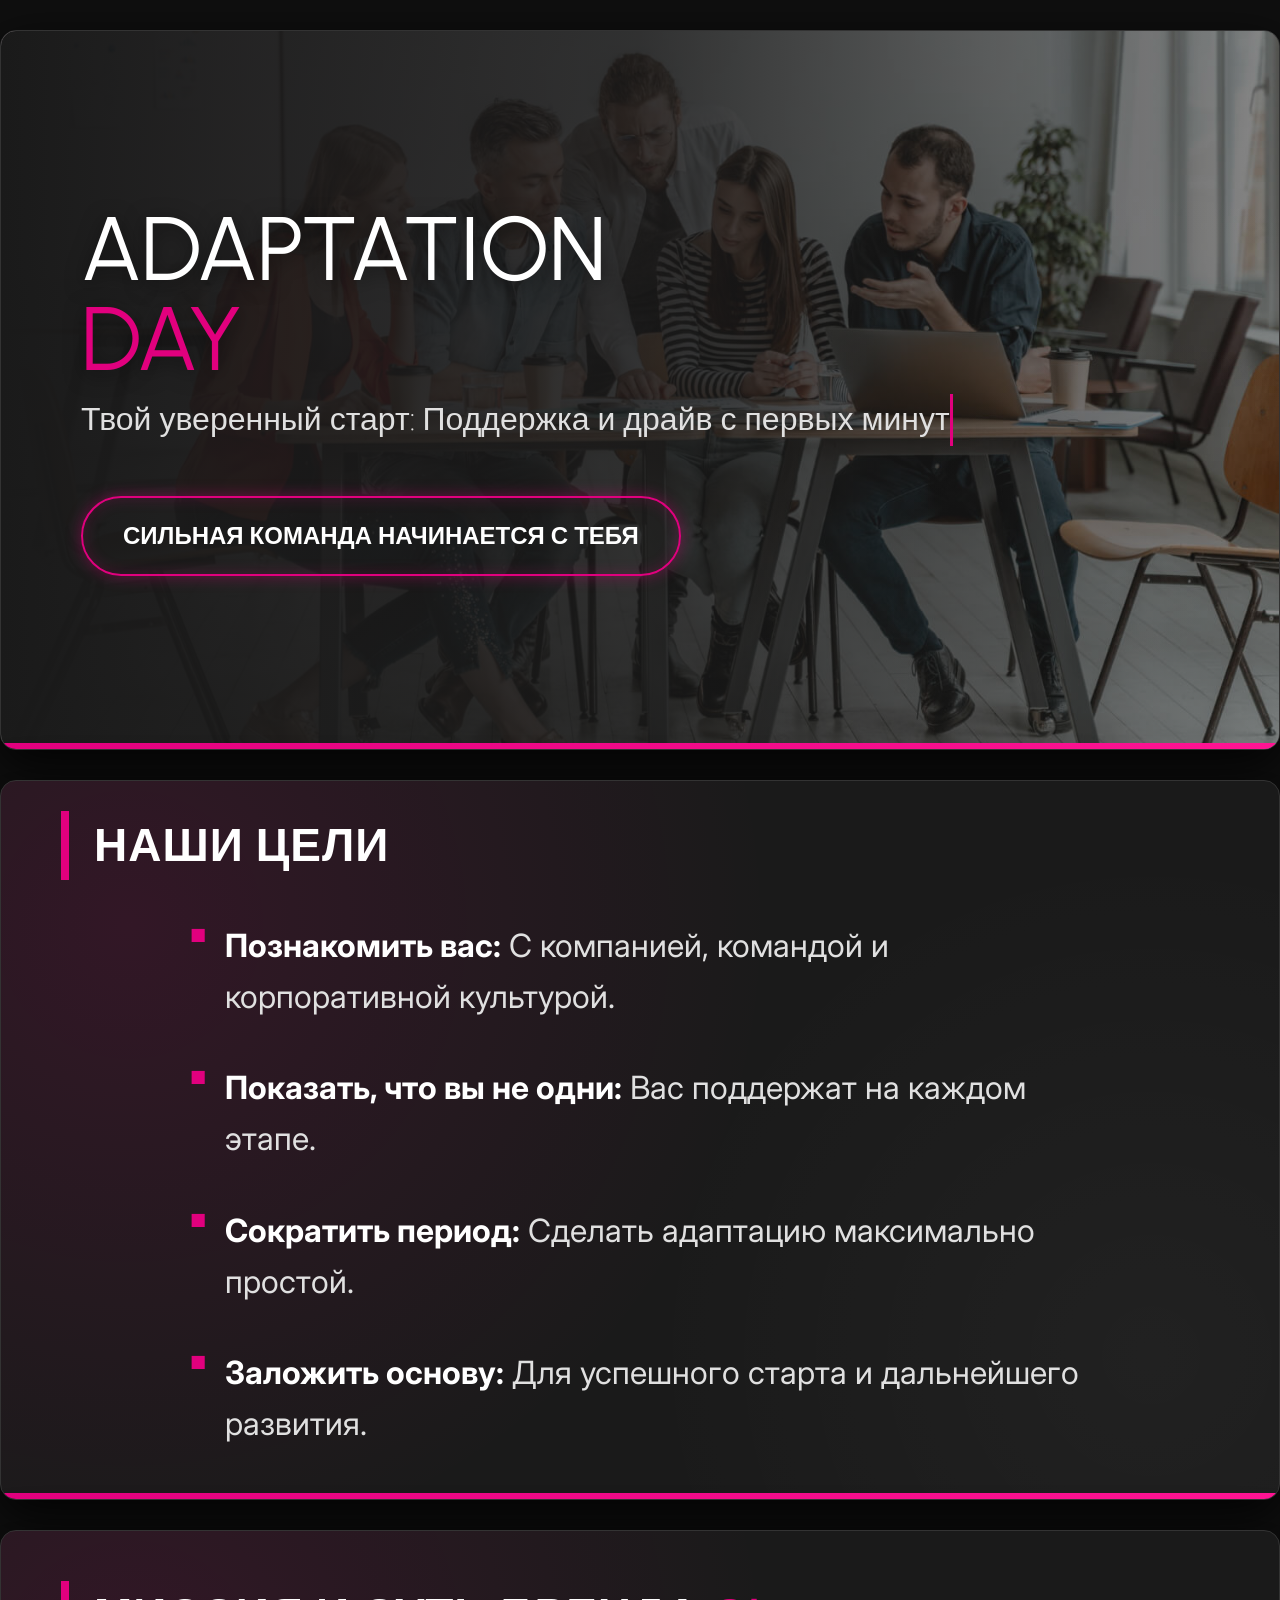
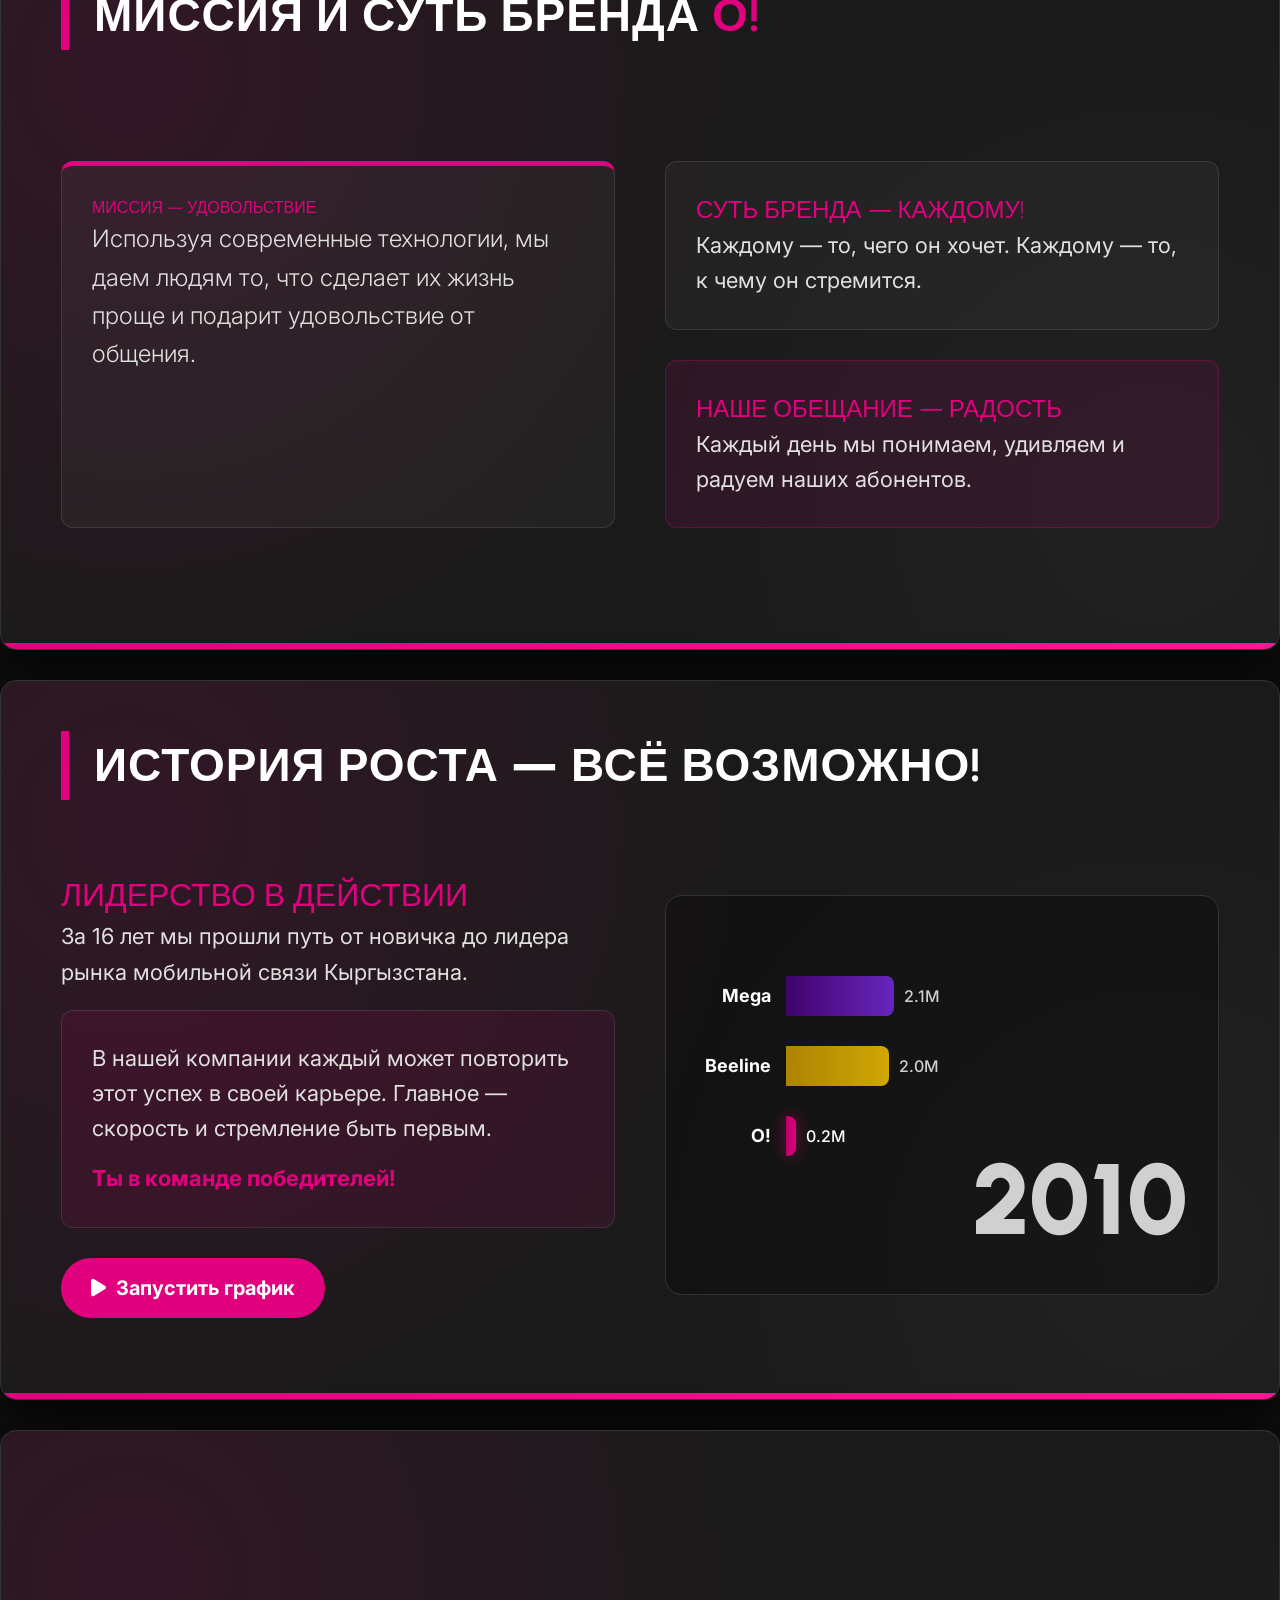
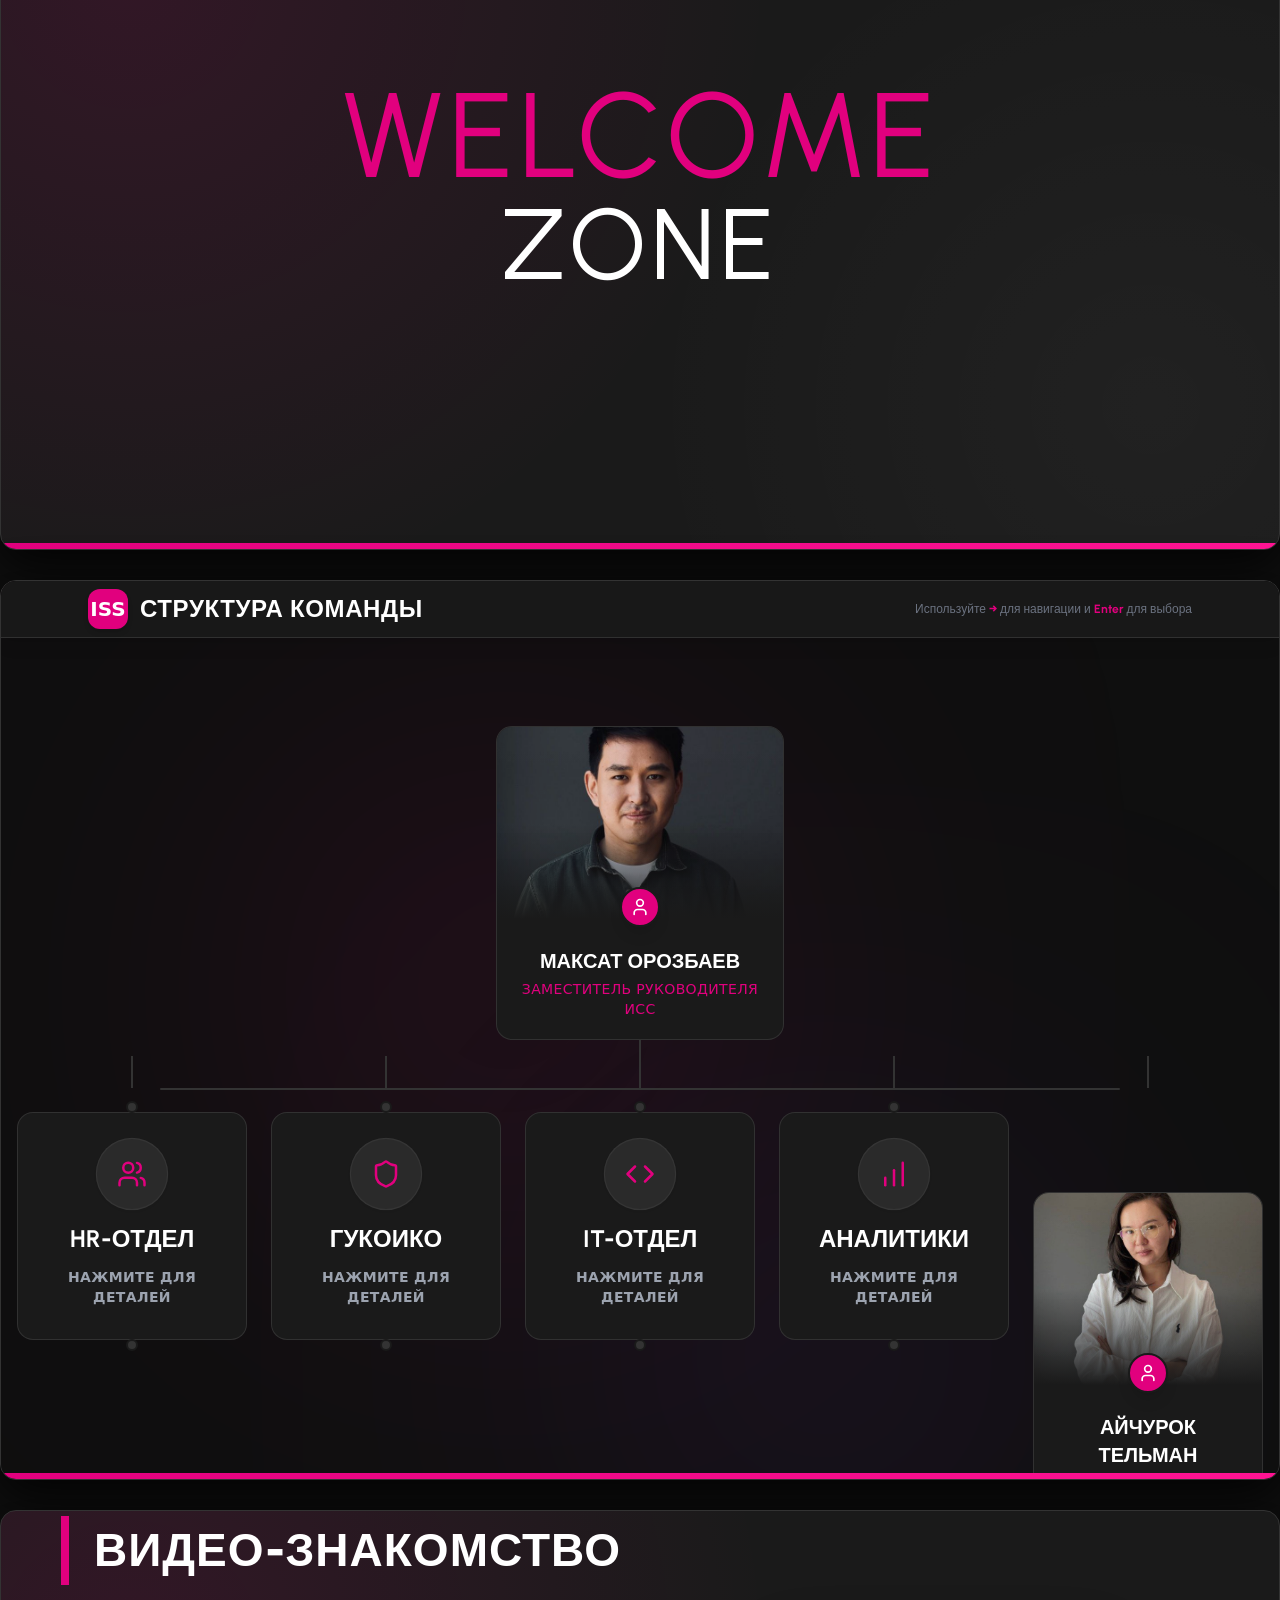
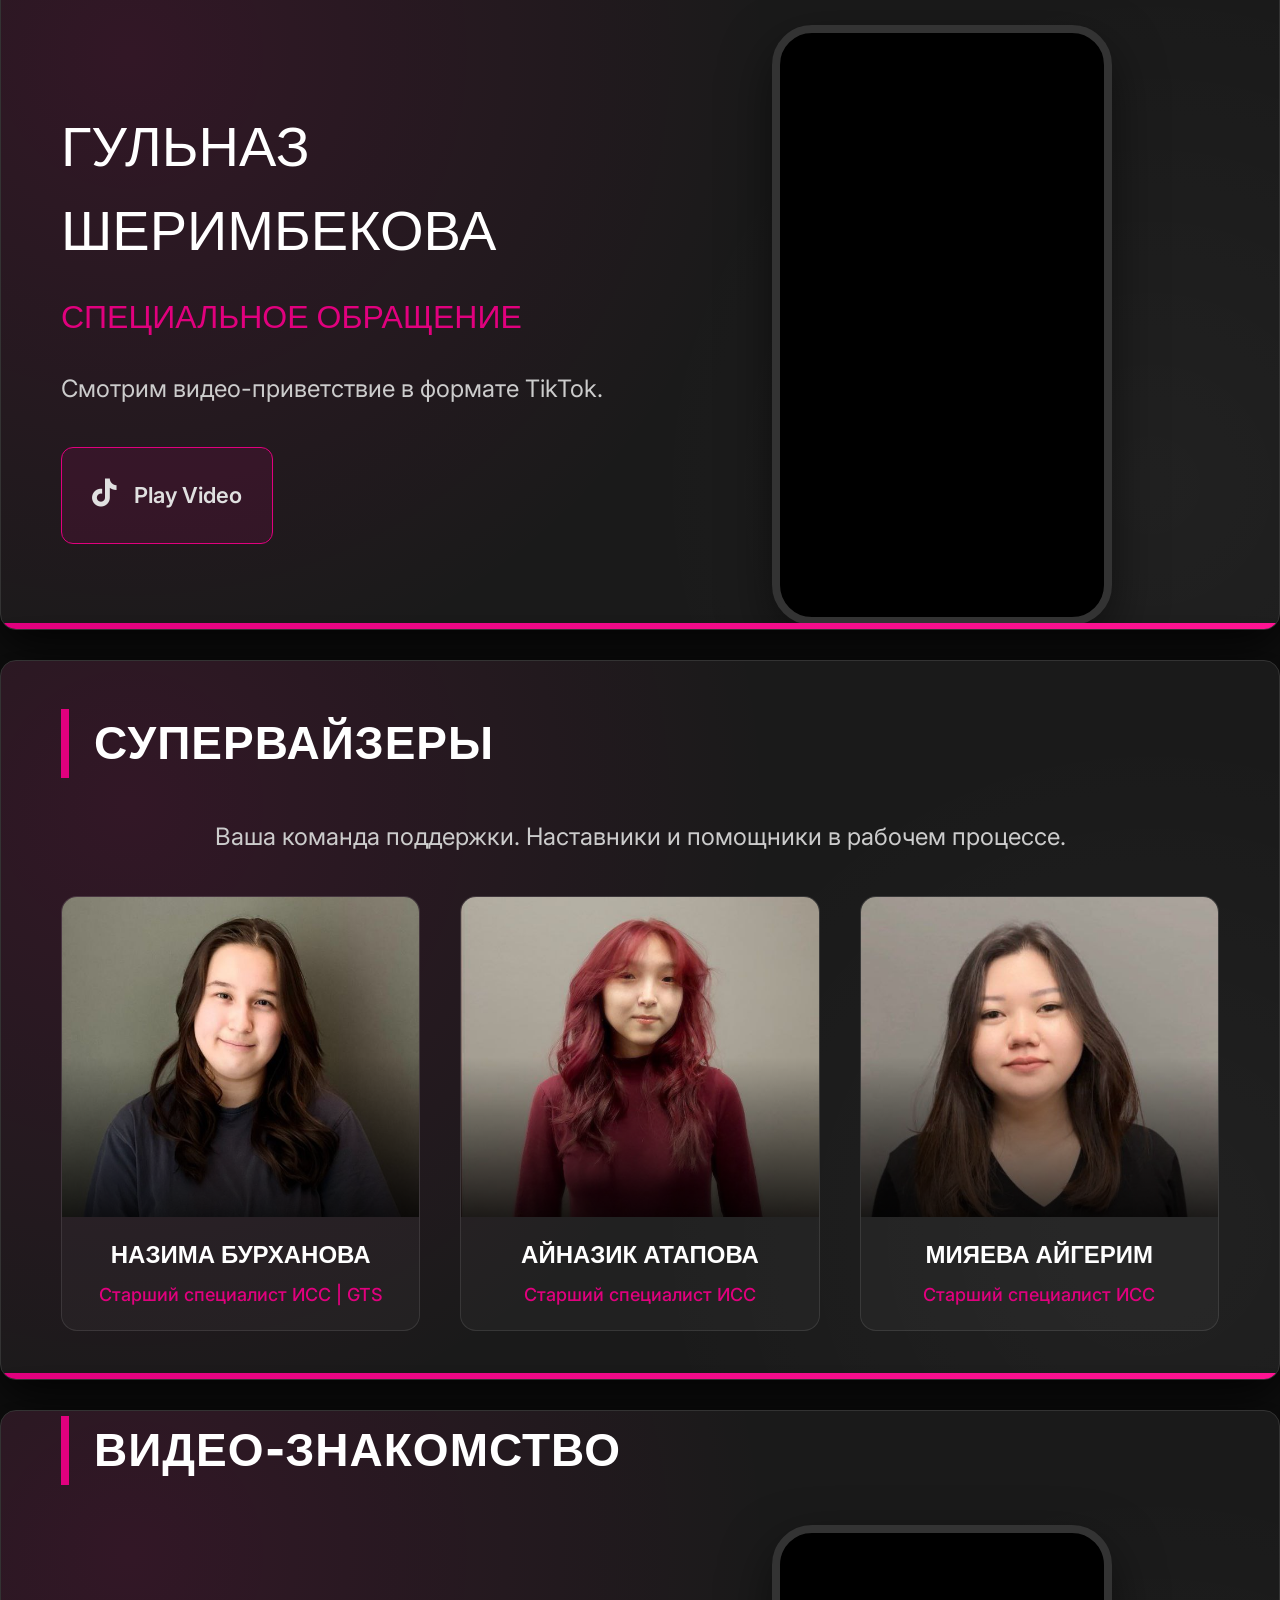
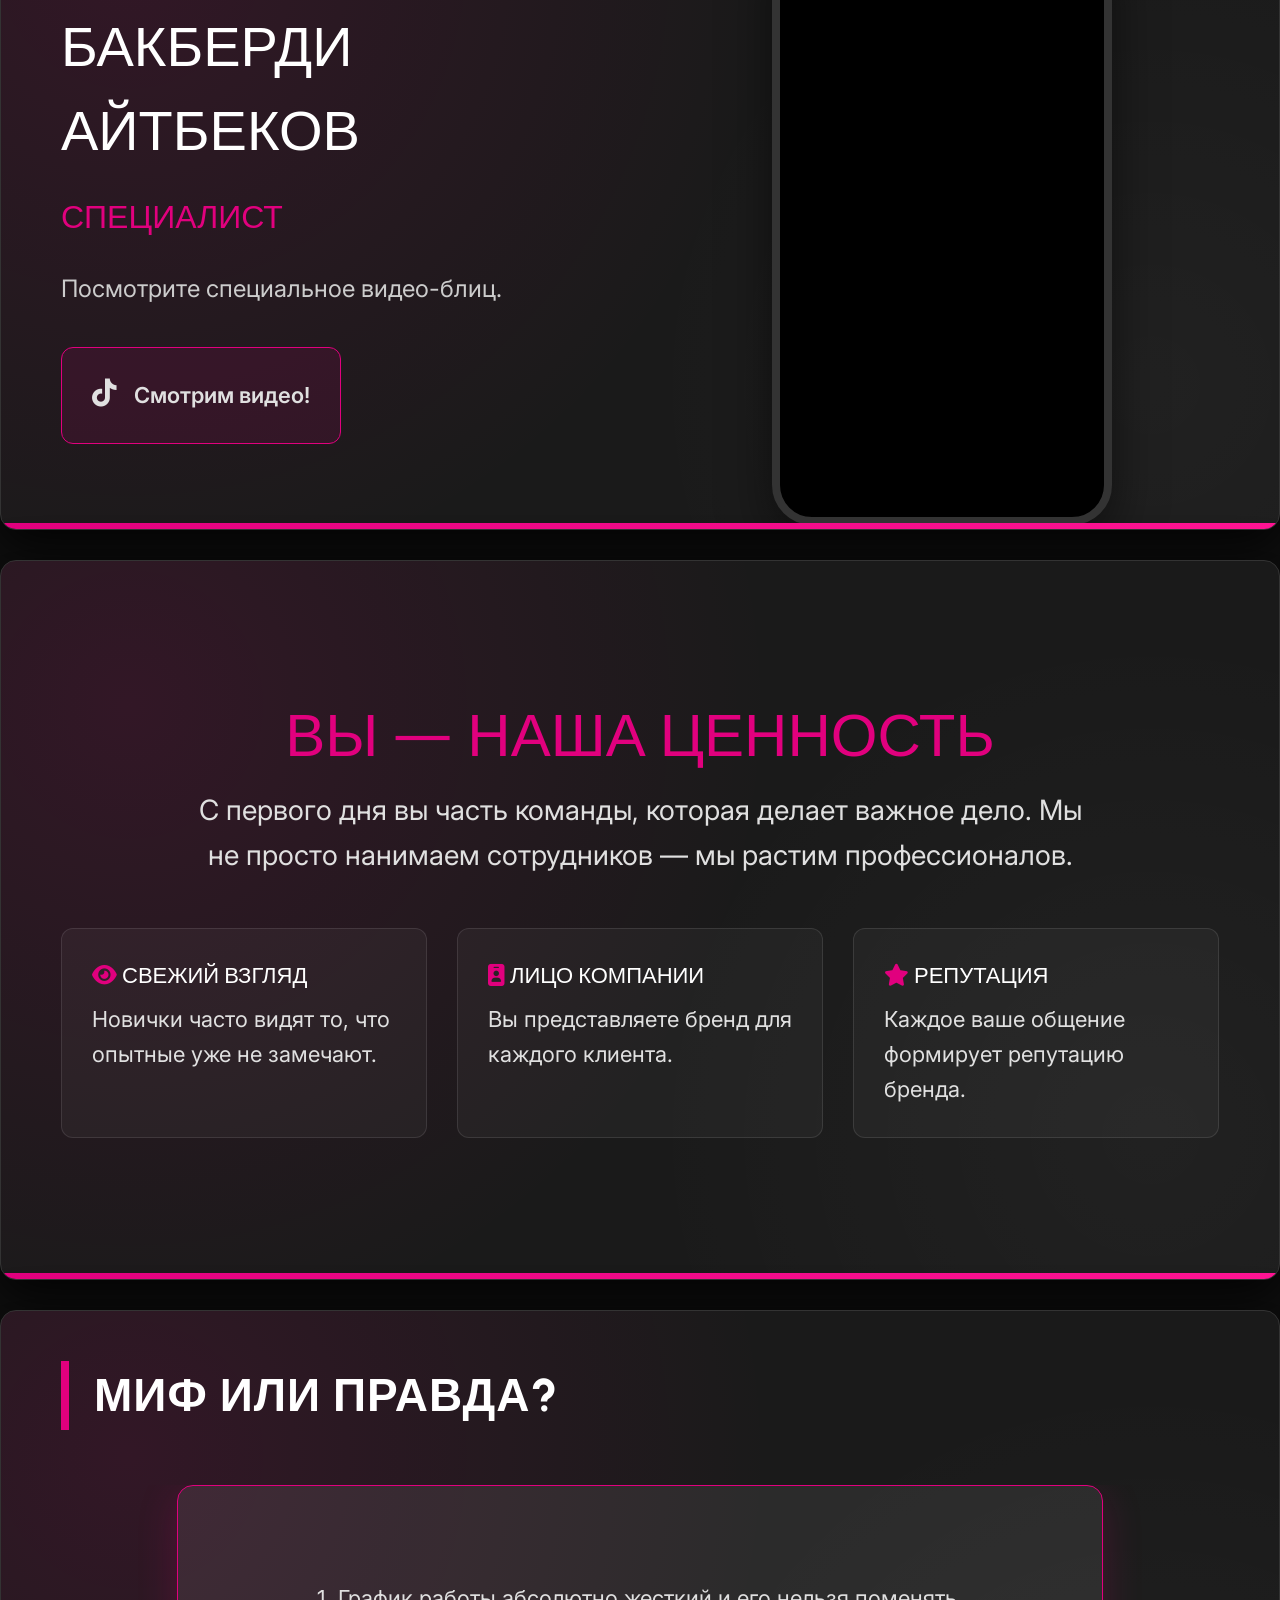
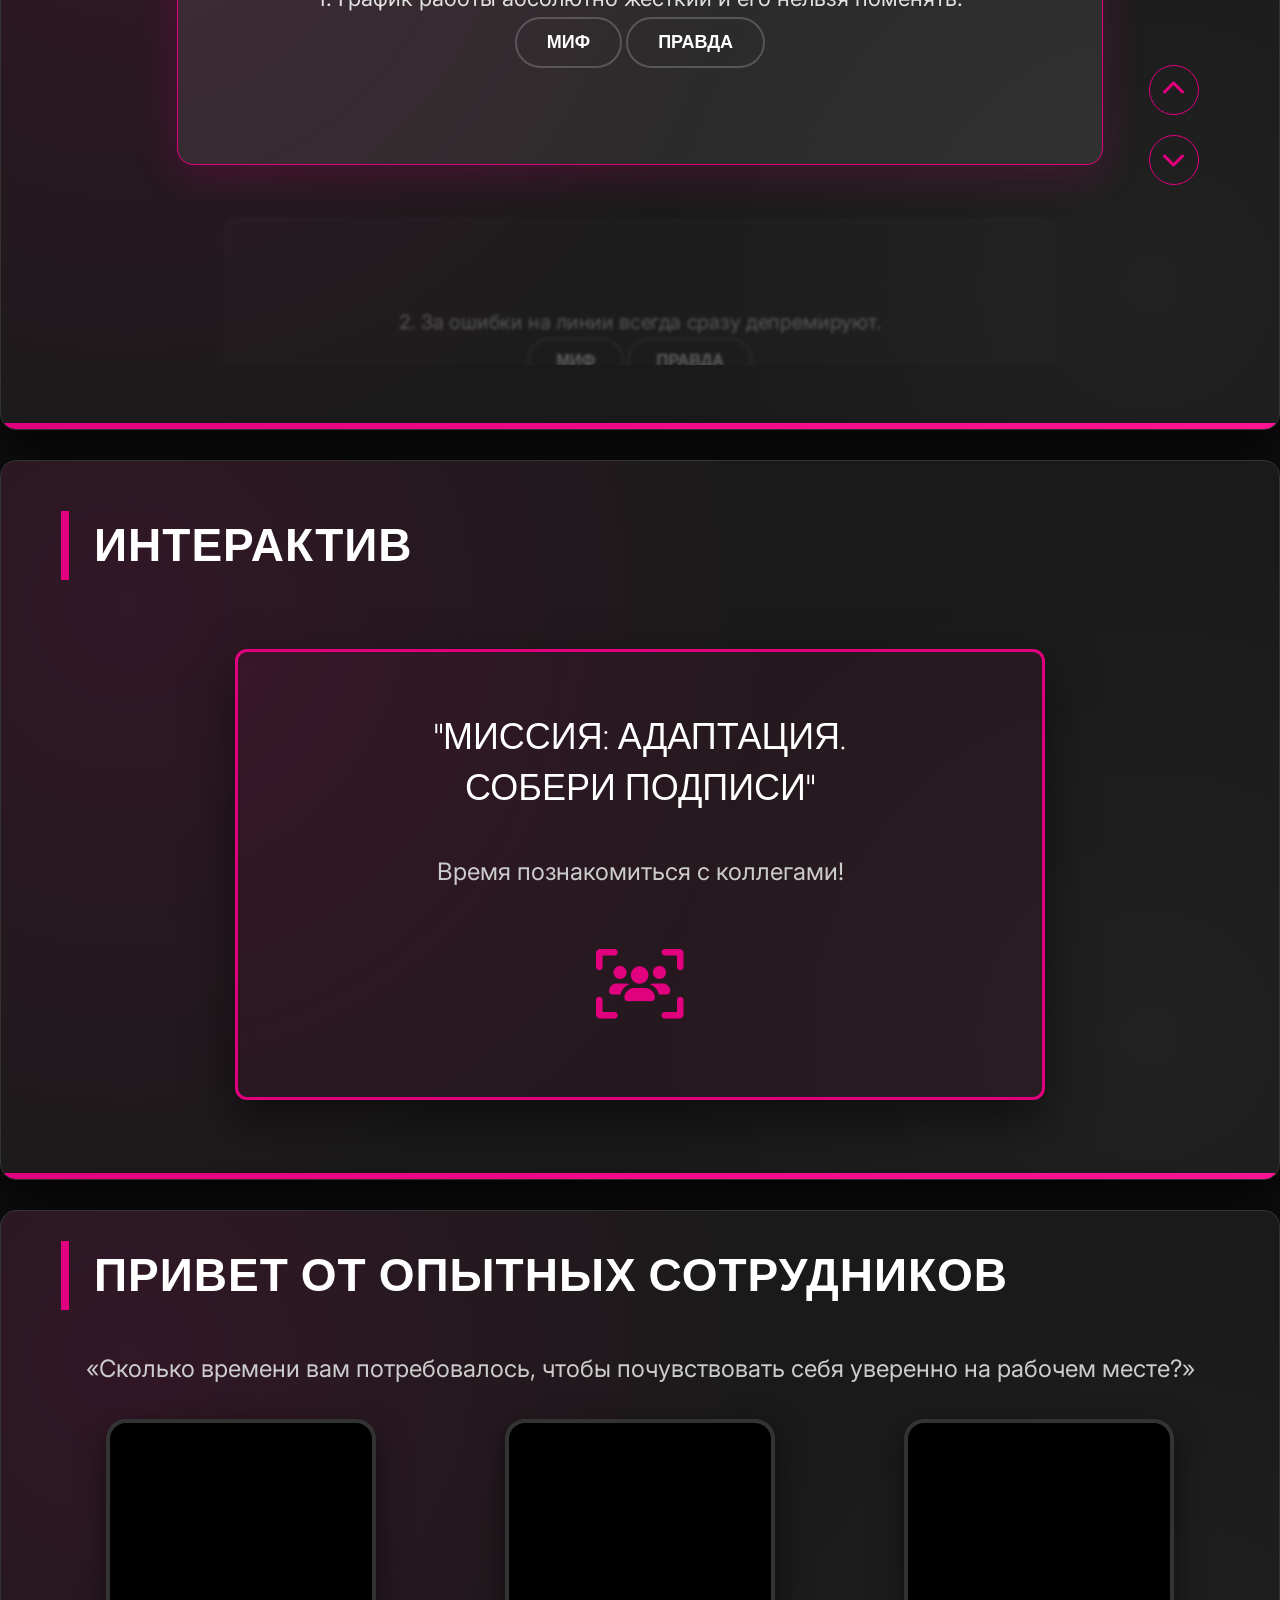
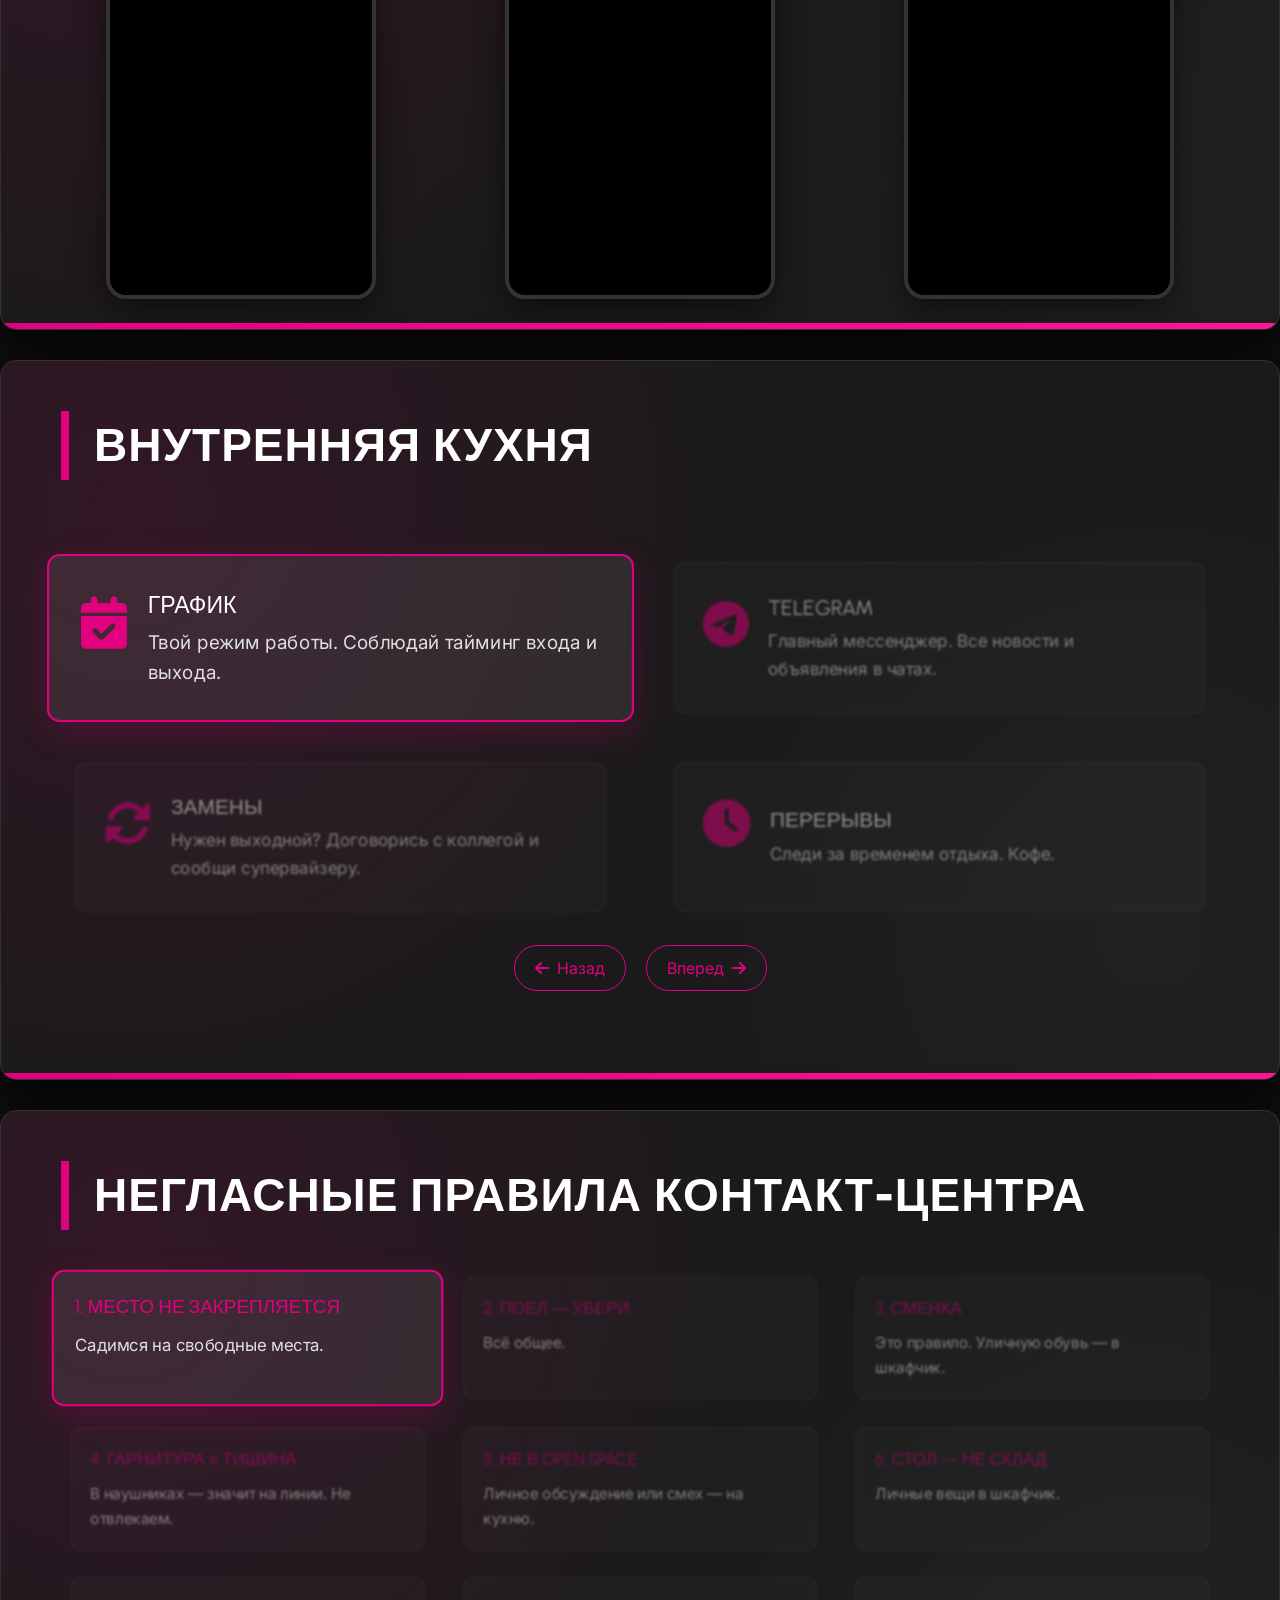
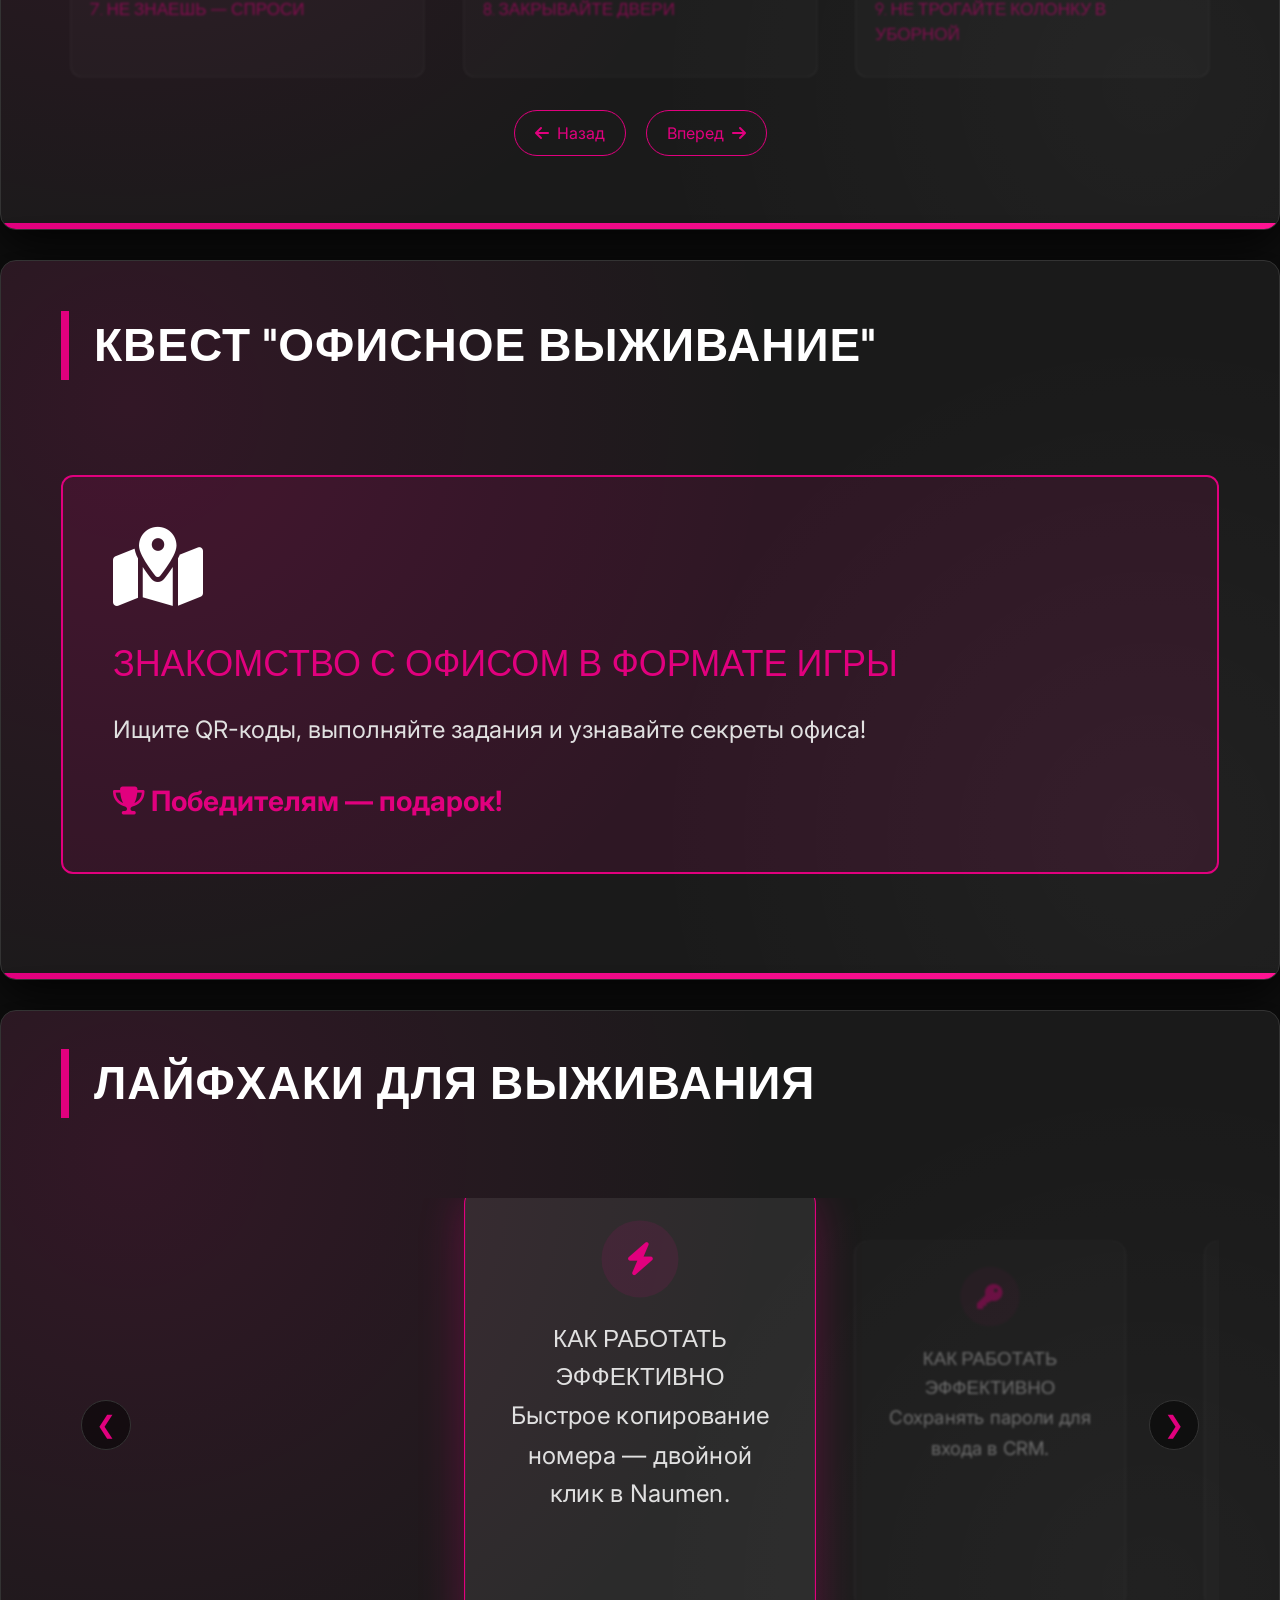
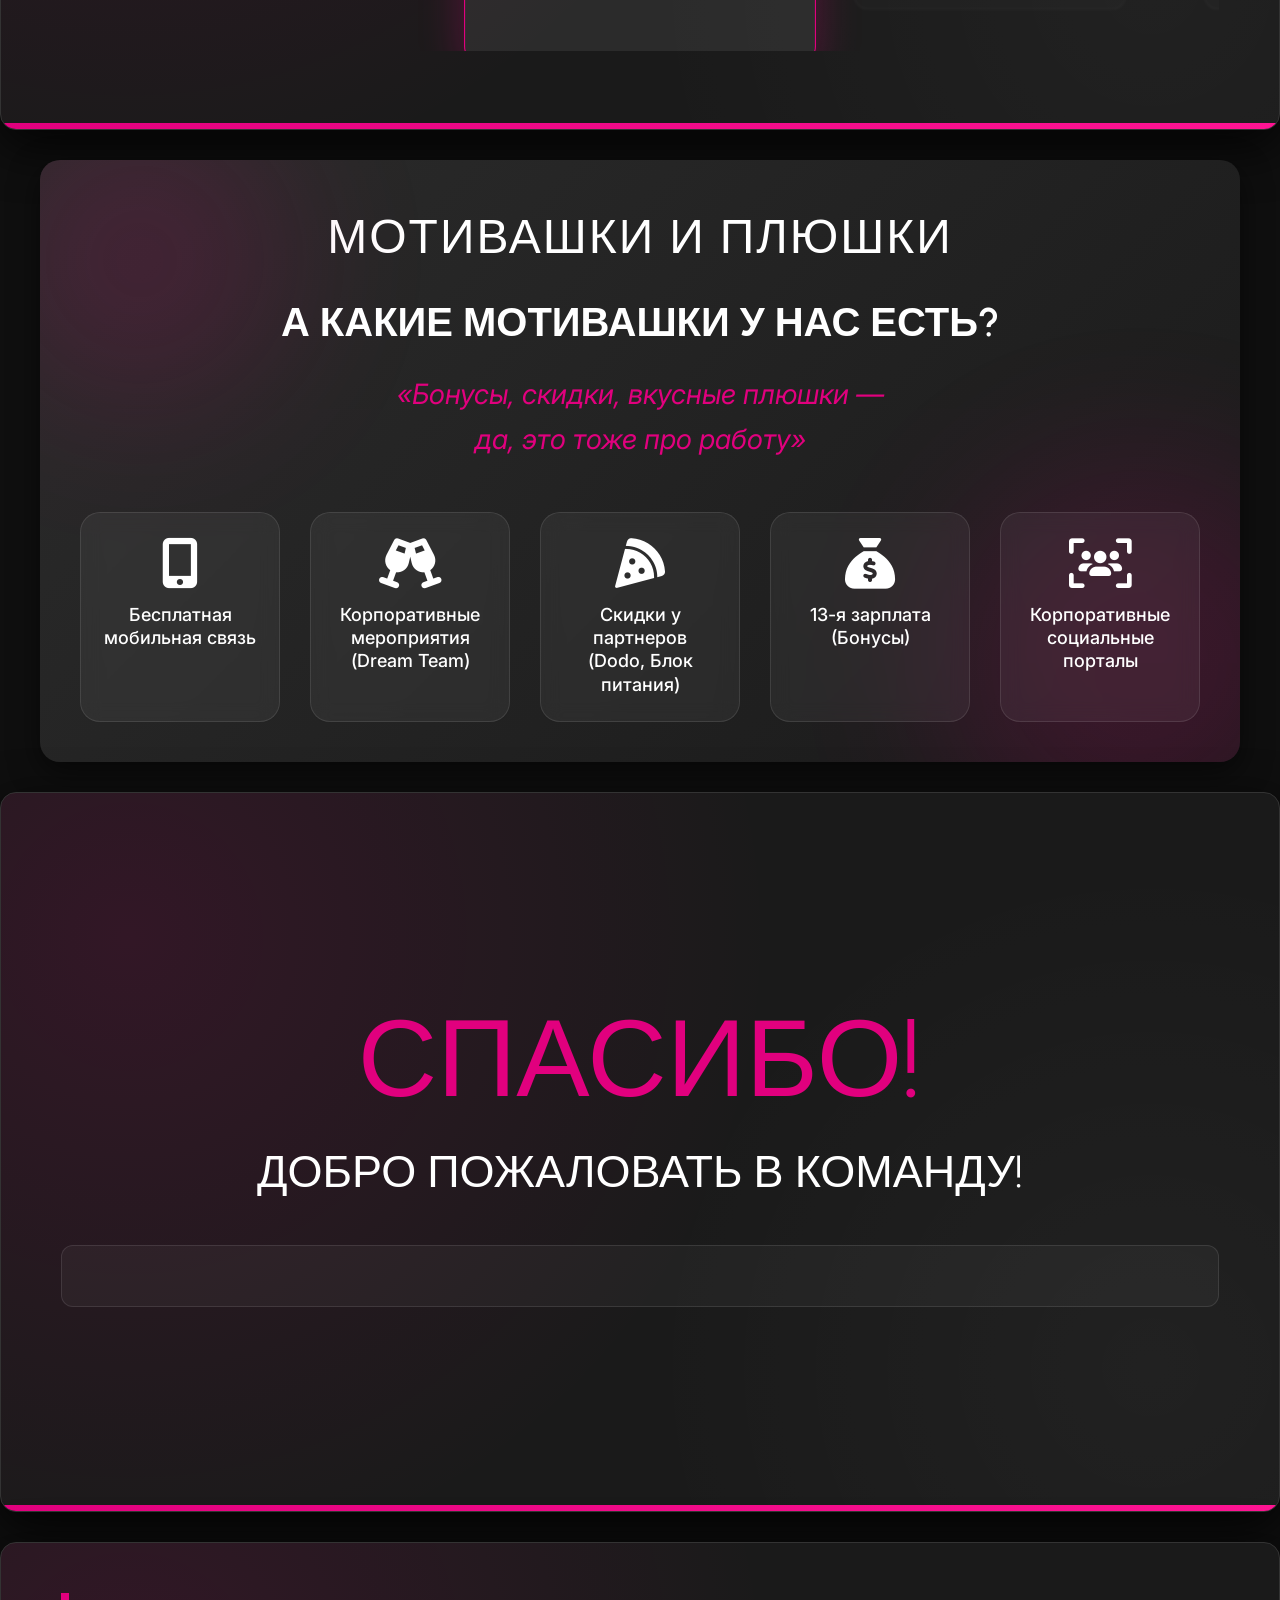
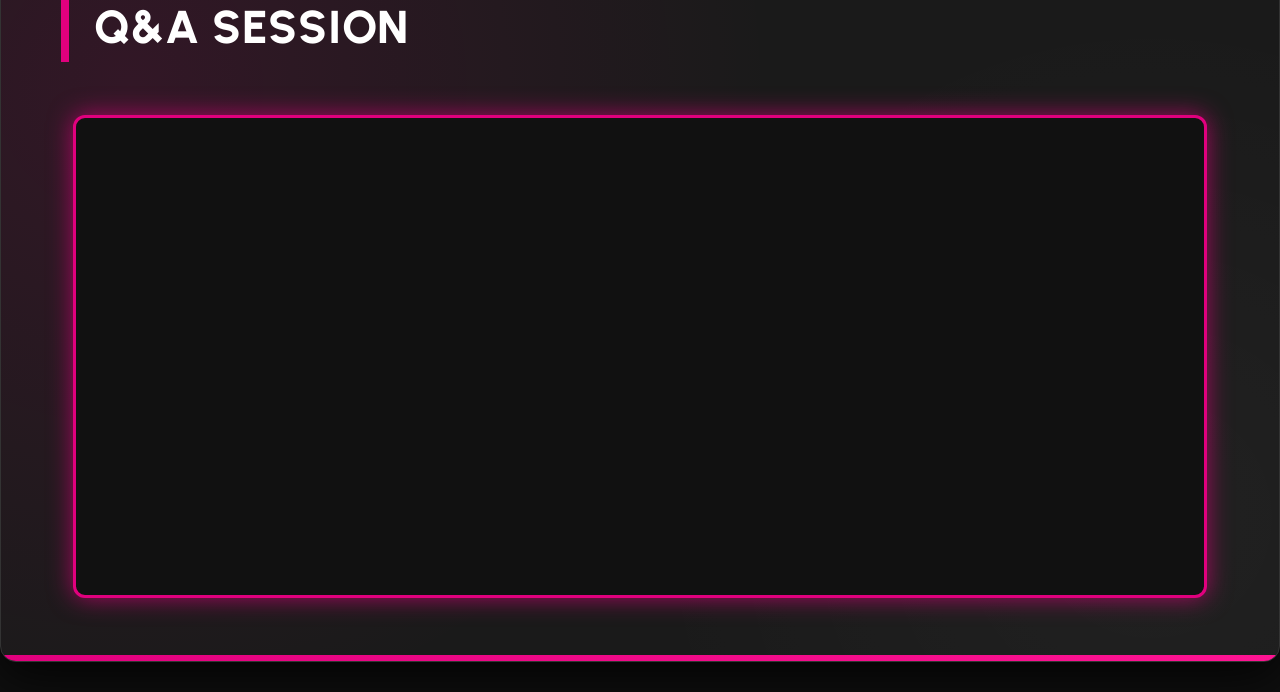
==== commit 6a02c79a: "Add files via upload" ====
--- a/index.html
+++ b/index.html
@@ -873,26 +873,12 @@
         color: rgba(255, 255, 255, 0.3);
         pointer-events: none;
       }
-
-      /* --- Скрываем стандартную кнопку Play на видео --- */
-
-      /* Для Chrome, Safari, Edge и браузеров на iOS/Android */
-      video::-webkit-media-controls-start-playback-button {
-        display: none !important;
-        opacity: 0 !important;
-        pointer-events: none !important;
-      }
-
-      /* Для Firefox (на всякий случай) */
-      video::-moz-media-controls-play-button {
-        display: none !important;
-        opacity: 0 !important;
-        pointer-events: none !important;
+      video {
+        cursor: pointer; /* Чтобы при наведении на видео тоже появлялся «палец» */
       }
     </style>
   </head>
   <body>
-    <!-- СЛАЙД 1: Adaptation day -->
     <div
       class="slide-container"
       id="slide1"
@@ -972,7 +958,6 @@
       </div>
     </div>
 
-    <!-- СЛАЙД 2: Наши Цели -->
     <div class="slide-container" id="slide2">
       <h2 class="slide-title">Наши Цели</h2>
       <div class="content-area">
@@ -997,7 +982,6 @@
       </div>
     </div>
 
-    <!-- СЛАЙД 3: Миссия и Суть Бренда -->
     <div class="slide-container" id="slide3">
       <h2 class="slide-title">
         Миссия и Суть Бренда <span class="accent">О!</span>
@@ -1041,7 +1025,6 @@
       </div>
     </div>
 
-    <!-- СЛАЙД 4: История Роста (АНИМИРОВАННЫЙ ГРАФИК) -->
     <div class="slide-container" id="slide4">
       <h2 class="slide-title">История Роста — Всё Возможно!</h2>
       <div class="content-area">
@@ -1107,7 +1090,6 @@
       </div>
     </div>
 
-    <!-- СЛАЙД 5: WELCOME ZONE -->
     <div class="slide-container" id="slide5">
       <div
         class="content-area"
@@ -1142,12 +1124,10 @@
       </div>
     </div>
 
-    <!-- СЛАЙД 6: Структура Команды -->
     <div class="slide-container" id="slide6">
       <div id="react-slide-content" style="width: 100%; height: 100%"></div>
     </div>
 
-    <!-- СЛАЙД 7: Видео-знакомство (Гульназ) -->
     <div class="slide-container" id="slide7">
       <h2 class="slide-title">Видео-знакомство</h2>
       <div class="content-area">
@@ -1211,161 +1191,11 @@
               poster="[data-uri]"
               style="width: 100%; height: 100%; object-fit: cover"
             ></video>
-            <div
-              style="position: absolute; bottom: 20px; left: 15px; right: 60px"
-            >
-              <div
-                style="font-weight: bold; font-size: 14px; margin-bottom: 5px"
-              >
-                @gulnaz_sherimbekova
-              </div>
-              <div style="font-size: 12px">
-                Рада приветствовать вас! #team #welcome
-              </div>
-            </div>
-            <div
-              style="
-                position: absolute;
-                top: 50%;
-                left: 50%;
-                transform: translate(-50%, -50%);
-                width: 70px;
-                height: 70px;
-                background: rgba(255, 255, 255, 0.2);
-                border-radius: 50%;
-                display: flex;
-                align-items: center;
-                justify-content: center;
-                backdrop-filter: blur(5px);
-              "
-            >
-              <i
-                class="fa-solid fa-play"
-                style="font-size: 30px; margin-left: 5px"
-              ></i>
-            </div>
           </div>
         </div>
       </div>
     </div>
 
-    <!-- СЛАЙД 8: HR-Отдел -->
-    <!-- <div class="slide-container" id="slide8">
-      <h2 class="slide-title">Знакомьтесь: HR-Отдел</h2>
-      <div class="content-area">
-        <p style="font-size: 26px; margin-bottom: 40px">
-          Люди, которые знают, как вы попали в компанию... и как вам здесь
-          остаться, развиться и кайфовать от работы!
-        </p>
-        <div class="grid-cards">
-          <div class="card">
-            <div class="icon"><i class="fa-solid fa-seedling"></i></div>
-            <h4>Адаптация</h4>
-            <p>Помогают чувствовать себя «в своей тарелке».</p>
-          </div>
-          <div class="card">
-            <div class="icon"><i class="fa-solid fa-circle-question"></i></div>
-            <h4>Вопросы</h4>
-            <p>Отвечают на всё: от «Где отпуск?» до «Как вырасти?».</p>
-          </div>
-          <div class="card">
-            <div class="icon"><i class="fa-solid fa-file-signature"></i></div>
-            <h4>Документы</h4>
-            <p>Оформляют справки, отпуска и прочую магию.</p>
-          </div>
-          <div class="card">
-            <div class="icon"><i class="fa-solid fa-face-smile"></i></div>
-            <h4>Культура</h4>
-            <p>Следят, чтобы было по-человечески классно.</p>
-          </div>
-        </div>
-      </div>
-    </div> -->
-
-    <!-- СЛАЙД 9: IT-Отдел -->
-    <!-- <div class="slide-container" id="slide9">
-      <h2 class="slide-title">IT-Отдел</h2>
-      <div class="content-area">
-        <div class="two-column">
-          <div class="img-wrapper">
-            <i class="fa-solid fa-server"></i>
-            <div></div>
-          </div>
-          <div>
-            <h3>Те, кто всегда на связи</h3>
-            <p style="margin-bottom: 20px; font-style: italic">
-              (Даже если нет связи)
-            </p>
-            <ul class="custom-list">
-              <li>Подключают и настраивают рабочие места.</li>
-              <li>
-                Помогают при технических сбоях (компьютер, софт, телефония).
-              </li>
-              <li>Обеспечивают стабильность работы систем.</li>
-              <li>Решают заявки через службу поддержки.</li>
-            </ul>
-          </div>
-        </div>
-      </div>
-    </div> -->
-
-    <!-- СЛАЙД 10: ГУКОЙКО -->
-    <!-- <div class="slide-container" id="slide10">
-      <h2 class="slide-title">ГУКОЙКО (Контроль качества)</h2>
-      <div class="content-area">
-        <div class="two-column">
-          <div>
-            <h3>Не бойтесь ГУКОЙКО!</h3>
-            <p style="margin-bottom: 30px">
-              Наоборот, задавайте вопросы, уточняйте, просите совета.
-            </p>
-            <div class="card" style="border-left: 5px solid #e1007e">
-              <h4>Кто они такие?</h4>
-              <p>
-                Это команда, которая оценивает, как вы общаетесь с клиентами,
-                помогает понять сильные стороны и зоны роста.
-                <br /><br /><strong class="accent"
-                  >Они не «карают», а поддерживают и учат делать лучше.</strong
-                >
-              </p>
-            </div>
-          </div>
-          <div class="img-wrapper">
-            <i class="fa-solid fa-headphones-simple"></i>
-            <div></div>
-          </div>
-        </div>
-      </div>
-    </div> -->
-
-    <!-- СЛАЙД 11: Аналитики -->
-    <!-- <div class="slide-container" id="slide11">
-      <h2 class="slide-title">Аналитики</h2>
-      <div class="content-area">
-        <div class="two-column">
-          <div class="img-wrapper">
-            <i class="fa-solid fa-chart-line"></i>
-            <div></div>
-          </div>
-          <div>
-            <h3>Люди, которые всё считают</h3>
-            <p style="margin-bottom: 20px">
-              Они знают всё, что происходит в цифрах.
-            </p>
-            <ul class="custom-list">
-              <li>Анализируют статистику звонков, качество, тайминги.</li>
-              <li>Формируют отчёты по эффективности операторов.</li>
-              <li>
-                Помогают видеть реальную картину: где круто, а где можно лучше.
-              </li>
-              <li>Передают данные руководству для принятия решений.</li>
-            </ul>
-          </div>
-        </div>
-      </div>
-    </div> -->
-
-    <!-- СЛАЙД 12: Супервайзеры -->
     <div class="slide-container" id="slide12">
       <h2 class="slide-title">Супервайзеры</h2>
       <div class="content-area">
@@ -1414,7 +1244,6 @@
       </div>
     </div>
 
-    <!-- СЛАЙД 13: Видео-знакомство (Бакберди) -->
     <div class="slide-container" id="slide13">
       <h2 class="slide-title">Видео-знакомство</h2>
       <div class="content-area">
@@ -1436,9 +1265,11 @@
               class="card"
               onclick="
                 let v = document.getElementById('bakberdiVideo');
+                let s = document.getElementById('bakberdiShield');
                 v.muted = false;
                 v.currentTime = 0;
                 v.play();
+                if (s) s.style.display = 'none'; // Убираем щит после запуска
               "
               style="
                 margin-top: 40px;
@@ -1476,48 +1307,23 @@
               muted
               loop
               playsinline
-              poster="[data-uri]"
-              style="width: 100%; height: 100%; object-fit: cover"
+              onclick="
+                this.muted = false;
+                this.currentTime = 0;
+                this.play();
+              "
+              style="
+                width: 100%;
+                height: 100%;
+                object-fit: cover;
+                cursor: pointer;
+              "
             ></video>
-            <div
-              style="position: absolute; bottom: 20px; left: 15px; right: 60px"
-            >
-              <div
-                style="font-weight: bold; font-size: 14px; margin-bottom: 5px"
-              >
-                @bakberdi_aitbekov
-              </div>
-              <div style="font-size: 12px">
-                Добро пожаловать в команду! #welcome #team
-              </div>
-            </div>
-            <div
-              style="
-                position: absolute;
-                top: 50%;
-                left: 50%;
-                transform: translate(-50%, -50%);
-                width: 70px;
-                height: 70px;
-                background: rgba(255, 255, 255, 0.2);
-                border-radius: 50%;
-                display: flex;
-                align-items: center;
-                justify-content: center;
-                backdrop-filter: blur(5px);
-              "
-            >
-              <i
-                class="fa-solid fa-play"
-                style="font-size: 30px; margin-left: 5px"
-              ></i>
-            </div>
           </div>
         </div>
       </div>
     </div>
 
-    <!-- СЛАЙД 14: Вы - наша ценность -->
     <div class="slide-container" id="slide14">
       <div class="content-area" style="text-align: center">
         <h1 style="font-size: 60px; color: #e1007e">ВЫ — НАША ЦЕННОСТЬ</h1>
@@ -1543,14 +1349,12 @@
       </div>
     </div>
 
-    <!-- СЛАЙД 15: Миф или Правда (ИНТЕРАКТИВНЫЙ ВЕРТИКАЛЬНЫЙ) -->
     <div class="slide-container" id="slide15">
       <h2 class="slide-title">Миф или Правда?</h2>
       <div class="content-area">
         <div class="quiz-wrapper">
           <div class="quiz-track-container">
             <div class="quiz-track" id="quizTrack">
-              <!-- Вопрос 1 -->
               <div class="quiz-card active" data-correct="myth">
                 <p class="quiz-question">
                   1. График работы абсолютно жесткий и его нельзя поменять.
@@ -1568,7 +1372,6 @@
                 </div>
               </div>
 
-              <!-- Вопрос 2 -->
               <div class="quiz-card" data-correct="myth">
                 <p class="quiz-question">
                   2. За ошибки на линии всегда сразу депремируют.
@@ -1587,7 +1390,6 @@
                 </div>
               </div>
 
-              <!-- Вопрос 3 -->
               <div class="quiz-card" data-correct="truth">
                 <p class="quiz-question">
                   3. Руководители всегда открыты к новым идеям.
@@ -1606,7 +1408,6 @@
                 </div>
               </div>
 
-              <!-- Вопрос 4 -->
               <div class="quiz-card" data-correct="truth">
                 <p class="quiz-question">
                   4. Карьерный рост возможен уже в первые полгода.
@@ -1624,7 +1425,6 @@
                 </div>
               </div>
 
-              <!-- Вопрос 5 -->
               <div class="quiz-card" data-correct="myth">
                 <p class="quiz-question">
                   5. Супервайзеры нужны только для контроля.
@@ -1655,7 +1455,6 @@
       </div>
     </div>
 
-    <!-- СЛАЙД 16: Интерактив -->
     <div class="slide-container" id="slide16">
       <h2 class="slide-title">Интерактив</h2>
       <div
@@ -1690,7 +1489,6 @@
       </div>
     </div>
 
-    <!-- СЛАЙД 17: Привет от опытных сотрудников -->
     <div class="slide-container" id="slide17">
       <h2 class="slide-title">Привет от опытных сотрудников</h2>
       <div class="content-area">
@@ -1736,24 +1534,6 @@
               playsinline
               style="width: 100%; height: 100%; object-fit: cover"
             ></video>
-            <div
-              style="
-                position: absolute;
-                top: 50%;
-                left: 50%;
-                transform: translate(-50%, -50%);
-              "
-            >
-              <i
-                class="fa-solid fa-circle-play"
-                style="font-size: 50px; color: rgba(255, 255, 255, 0.8)"
-              ></i>
-            </div>
-            <div style="position: absolute; bottom: 15px; left: 15px">
-              <div style="font-size: 12px; font-weight: bold">
-                @employee_one
-              </div>
-            </div>
           </div>
           <div
             onclick="document.getElementById('reviewVideo2').play()"
@@ -1776,24 +1556,6 @@
               playsinline
               style="width: 100%; height: 100%; object-fit: cover"
             ></video>
-            <div
-              style="
-                position: absolute;
-                top: 50%;
-                left: 50%;
-                transform: translate(-50%, -50%);
-              "
-            >
-              <i
-                class="fa-solid fa-circle-play"
-                style="font-size: 50px; color: rgba(255, 255, 255, 0.8)"
-              ></i>
-            </div>
-            <div style="position: absolute; bottom: 15px; left: 15px">
-              <div style="font-size: 12px; font-weight: bold">
-                @employee_two
-              </div>
-            </div>
           </div>
           <div
             onclick="document.getElementById('reviewVideo3').play()"
@@ -1816,30 +1578,11 @@
               playsinline
               style="width: 100%; height: 100%; object-fit: cover"
             ></video>
-            <div
-              style="
-                position: absolute;
-                top: 50%;
-                left: 50%;
-                transform: translate(-50%, -50%);
-              "
-            >
-              <i
-                class="fa-solid fa-circle-play"
-                style="font-size: 50px; color: rgba(255, 255, 255, 0.8)"
-              ></i>
-            </div>
-            <div style="position: absolute; bottom: 15px; left: 15px">
-              <div style="font-size: 12px; font-weight: bold">
-                @employee_three
-              </div>
-            </div>
           </div>
         </div>
       </div>
     </div>
 
-    <!-- СЛАЙД 18: Внутренняя кухня (ИНТЕРАКТИВНЫЙ) -->
     <div class="slide-container" id="slide18">
       <h2 class="slide-title">Внутренняя кухня</h2>
       <div class="content-area">
@@ -1914,7 +1657,6 @@
       </div>
     </div>
 
-    <!-- СЛАЙД 19: Негласные Правила (ИНТЕРАКТИВНЫЙ) -->
     <div class="slide-container" id="slide19">
       <h2 class="slide-title" style="margin-bottom: 20px">
         Негласные правила Контакт-Центра
@@ -1984,7 +1726,6 @@
       </div>
     </div>
 
-    <!-- СЛАЙД 20: Квест (НОВЫЙ) -->
     <div class="slide-container" id="slide20">
       <h2 class="slide-title">Квест "Офисное выживание"</h2>
       <div class="content-area" style="text-align: center">
@@ -2014,7 +1755,6 @@
       </div>
     </div>
 
-    <!-- СЛАЙД 21: Лайфхаки для выживания (КАРУСЕЛЬ) -->
     <div class="slide-container" id="slide21">
       <h2 class="slide-title">Лайфхаки для выживания</h2>
       <div class="content-area">
@@ -2088,7 +1828,6 @@
       </div>
     </div>
 
-    <!-- СЛАЙД 22: Мотивация -->
     <div class="slide22-container" id="slide22-root" tabindex="0">
       <div class="slide22-bg-circle slide22-c1"></div>
       <div class="slide22-bg-circle slide22-c2"></div>
@@ -2102,7 +1841,6 @@
         </p>
 
         <div class="slide22-benefits-grid" id="slide22-grid">
-          <!-- Карточки с уникальными вызовами функций -->
           <div class="slide22-benefit-card" onclick="slide22_setFocus(0)">
             <i class="fa-solid fa-mobile-screen-button"></i>
             <div class="slide22-benefit-text">
@@ -2139,7 +1877,6 @@
       </div>
     </div>
 
-    <!-- СЛАЙД 23: Финал (Спасибо) -->
     <div class="slide-container" id="slide23">
       <div class="content-area" style="text-align: center">
         <h1 style="font-size: 110px; color: #e1007e; margin-bottom: 20px">
@@ -2153,7 +1890,6 @@
       </div>
     </div>
 
-    <!-- СЛАЙД 24: Q&A (Slido) -->
     <div class="slide-container" id="slide24">
       <h2 class="slide-title">Q&A Session</h2>
       <div class="content-area">
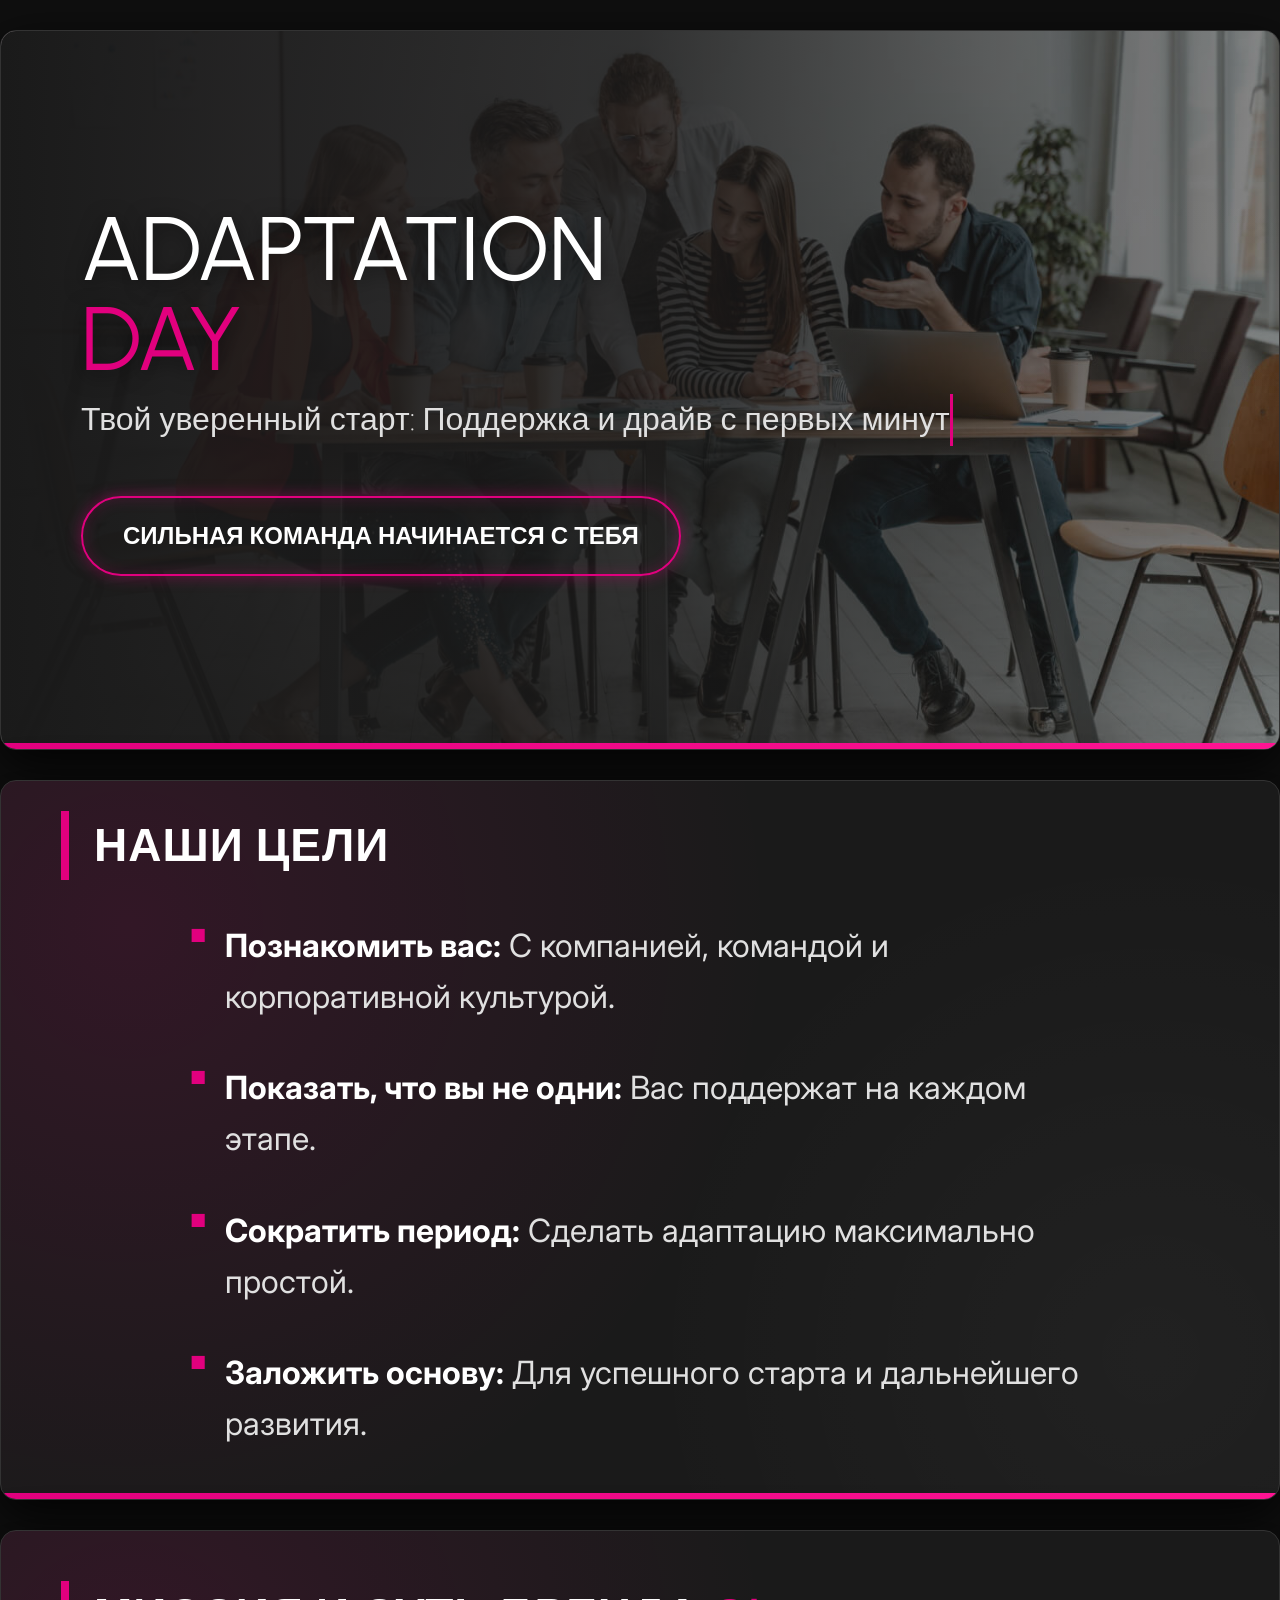
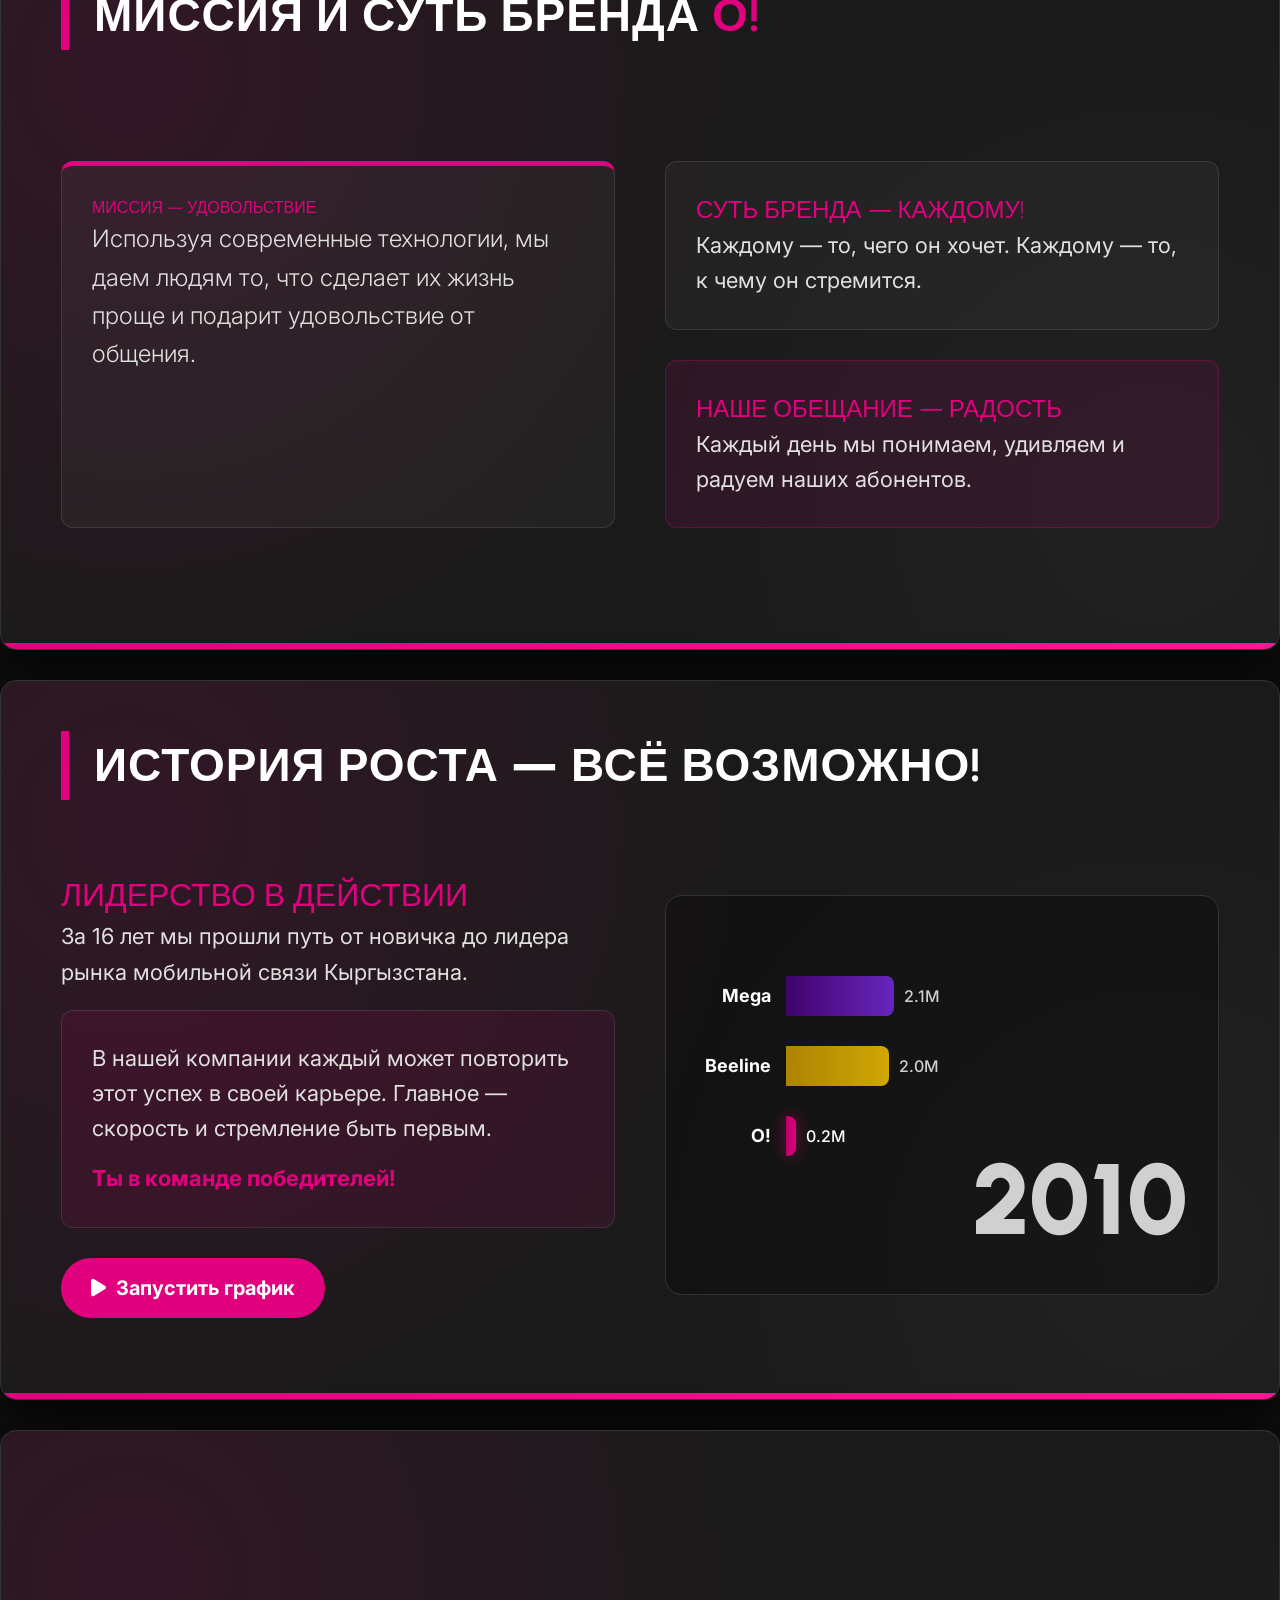
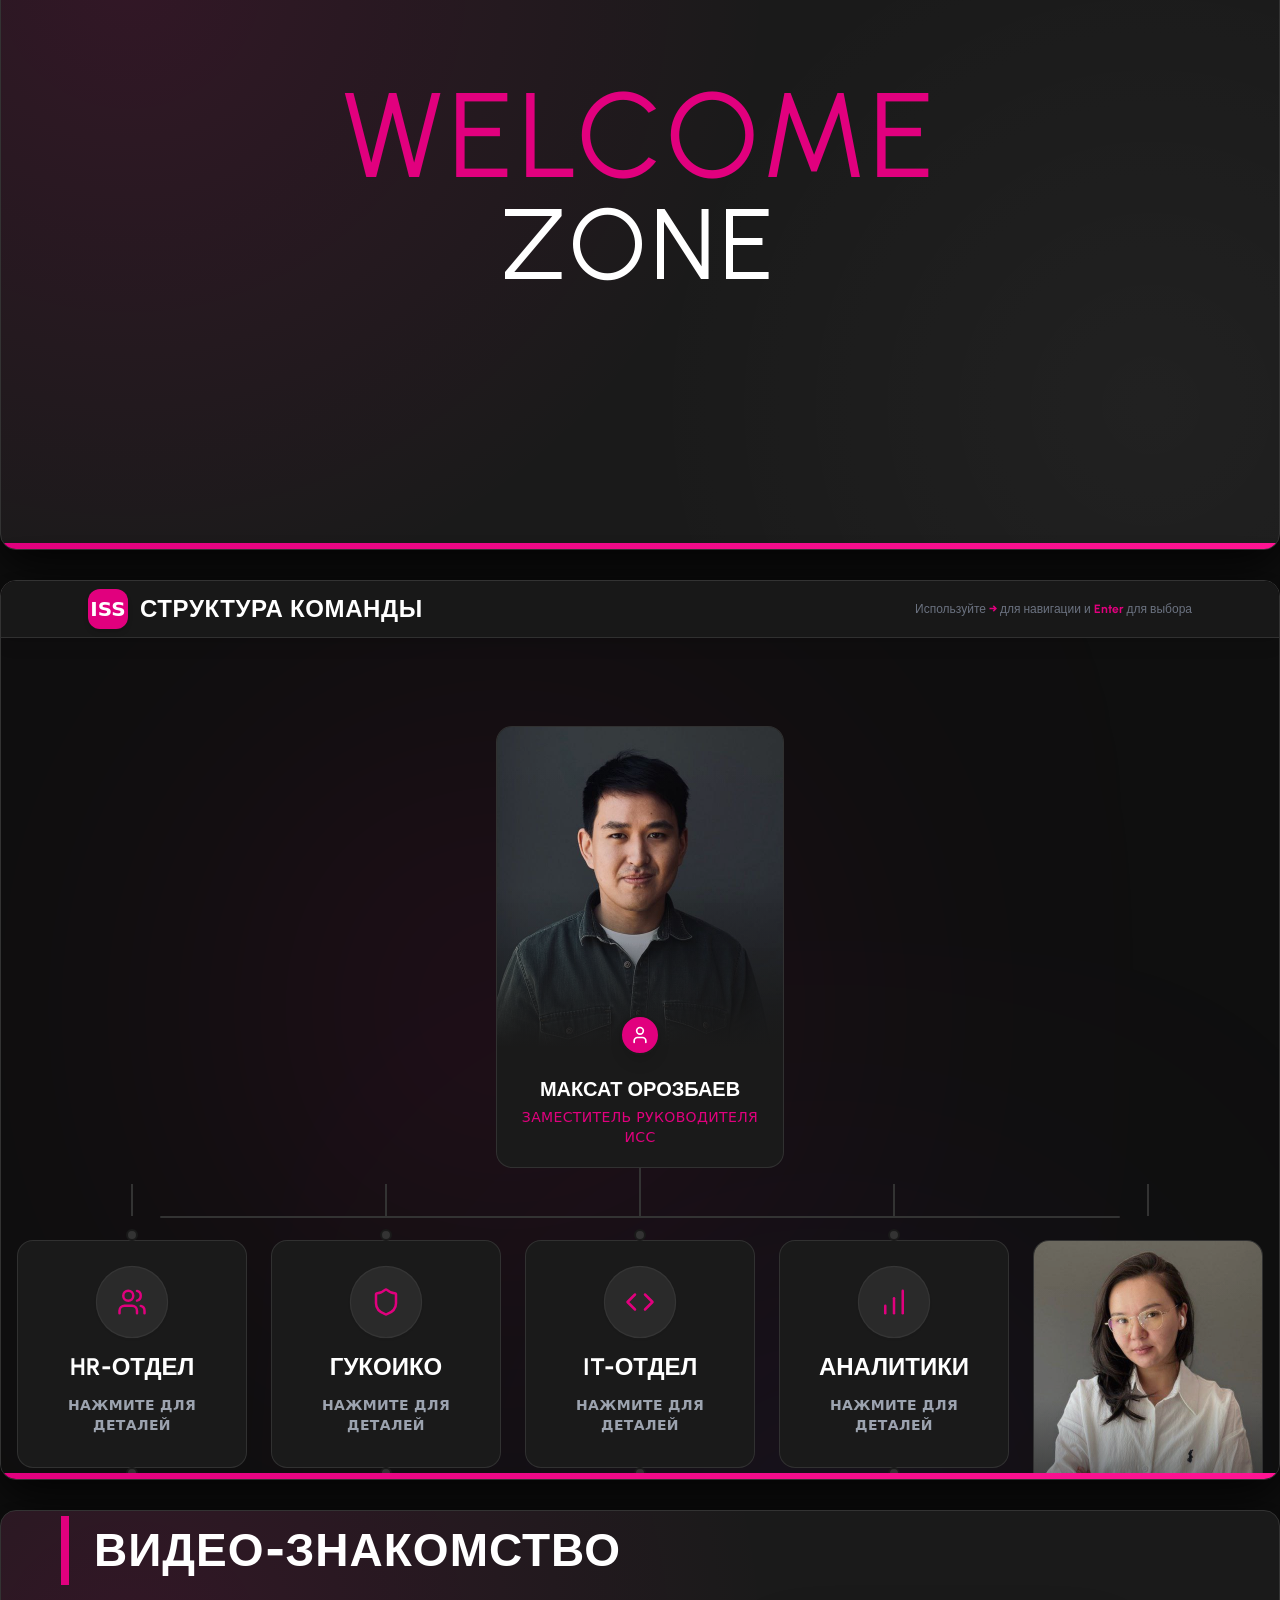
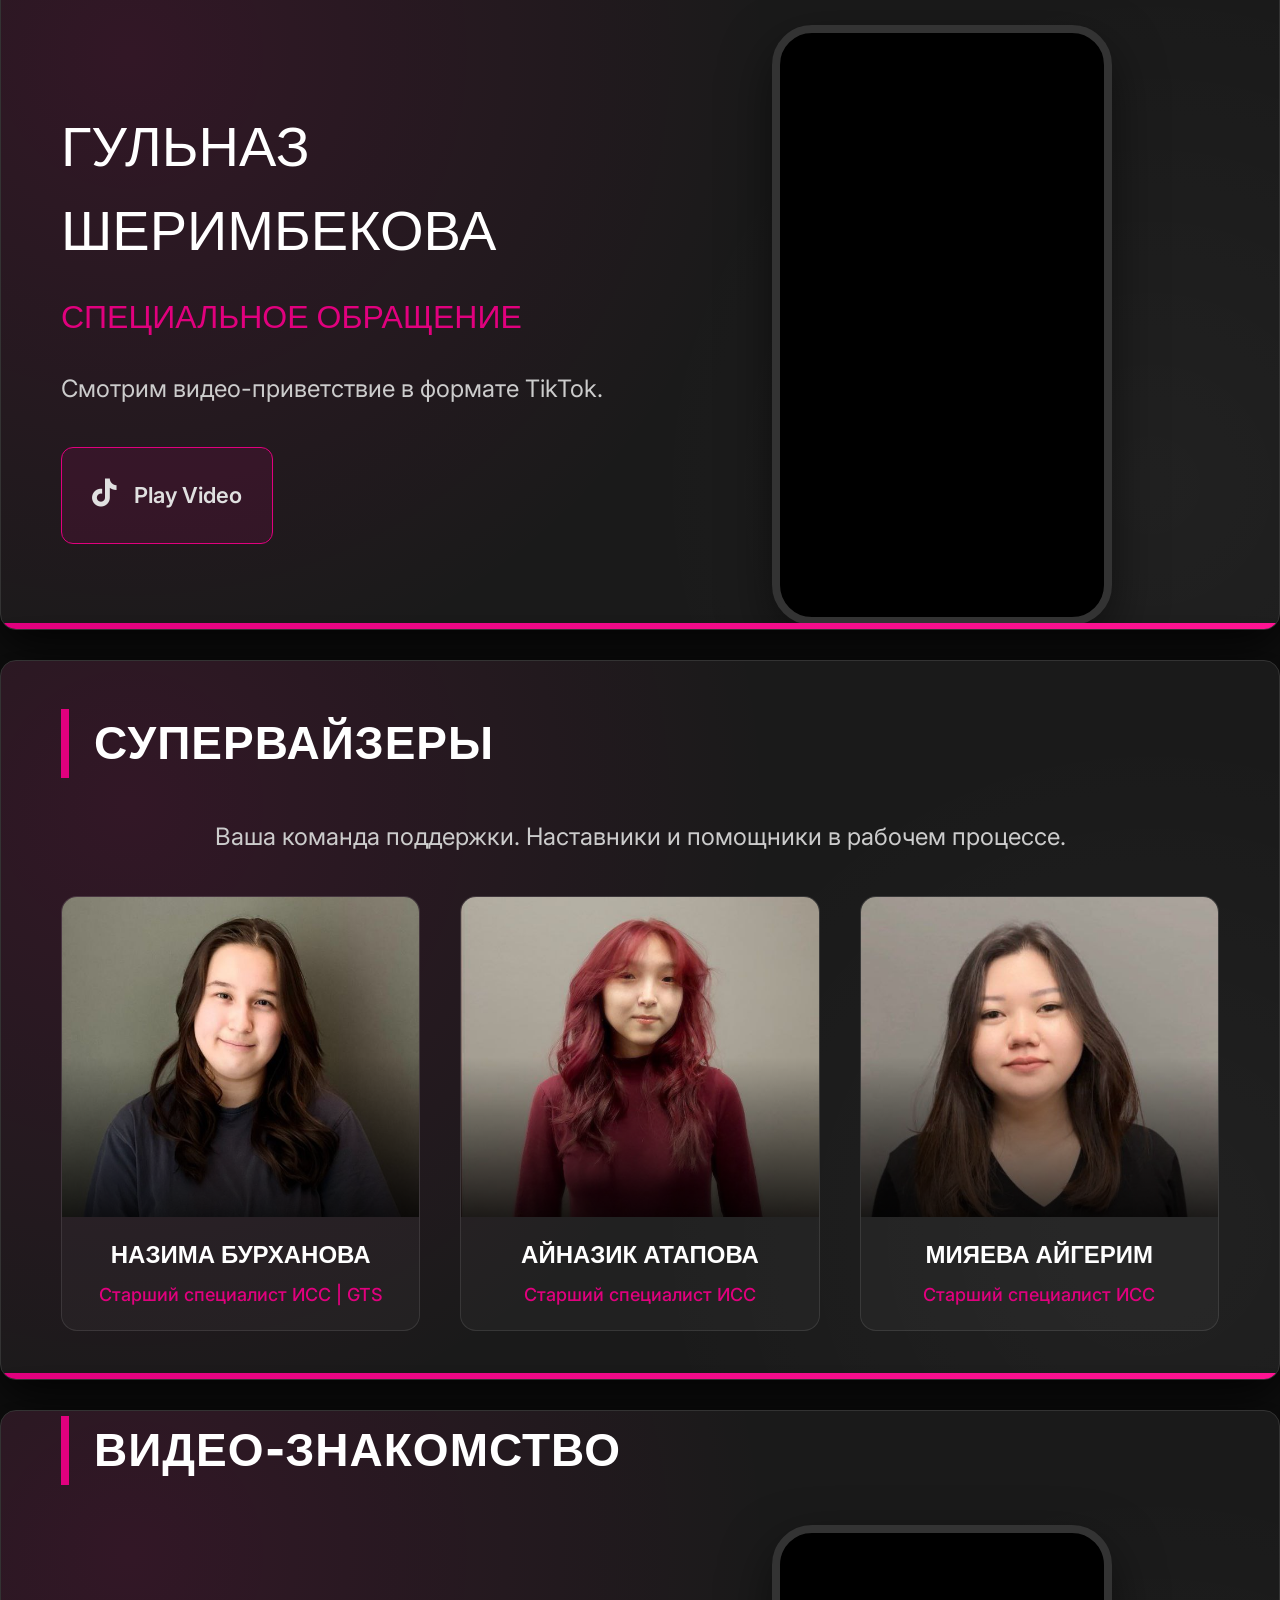
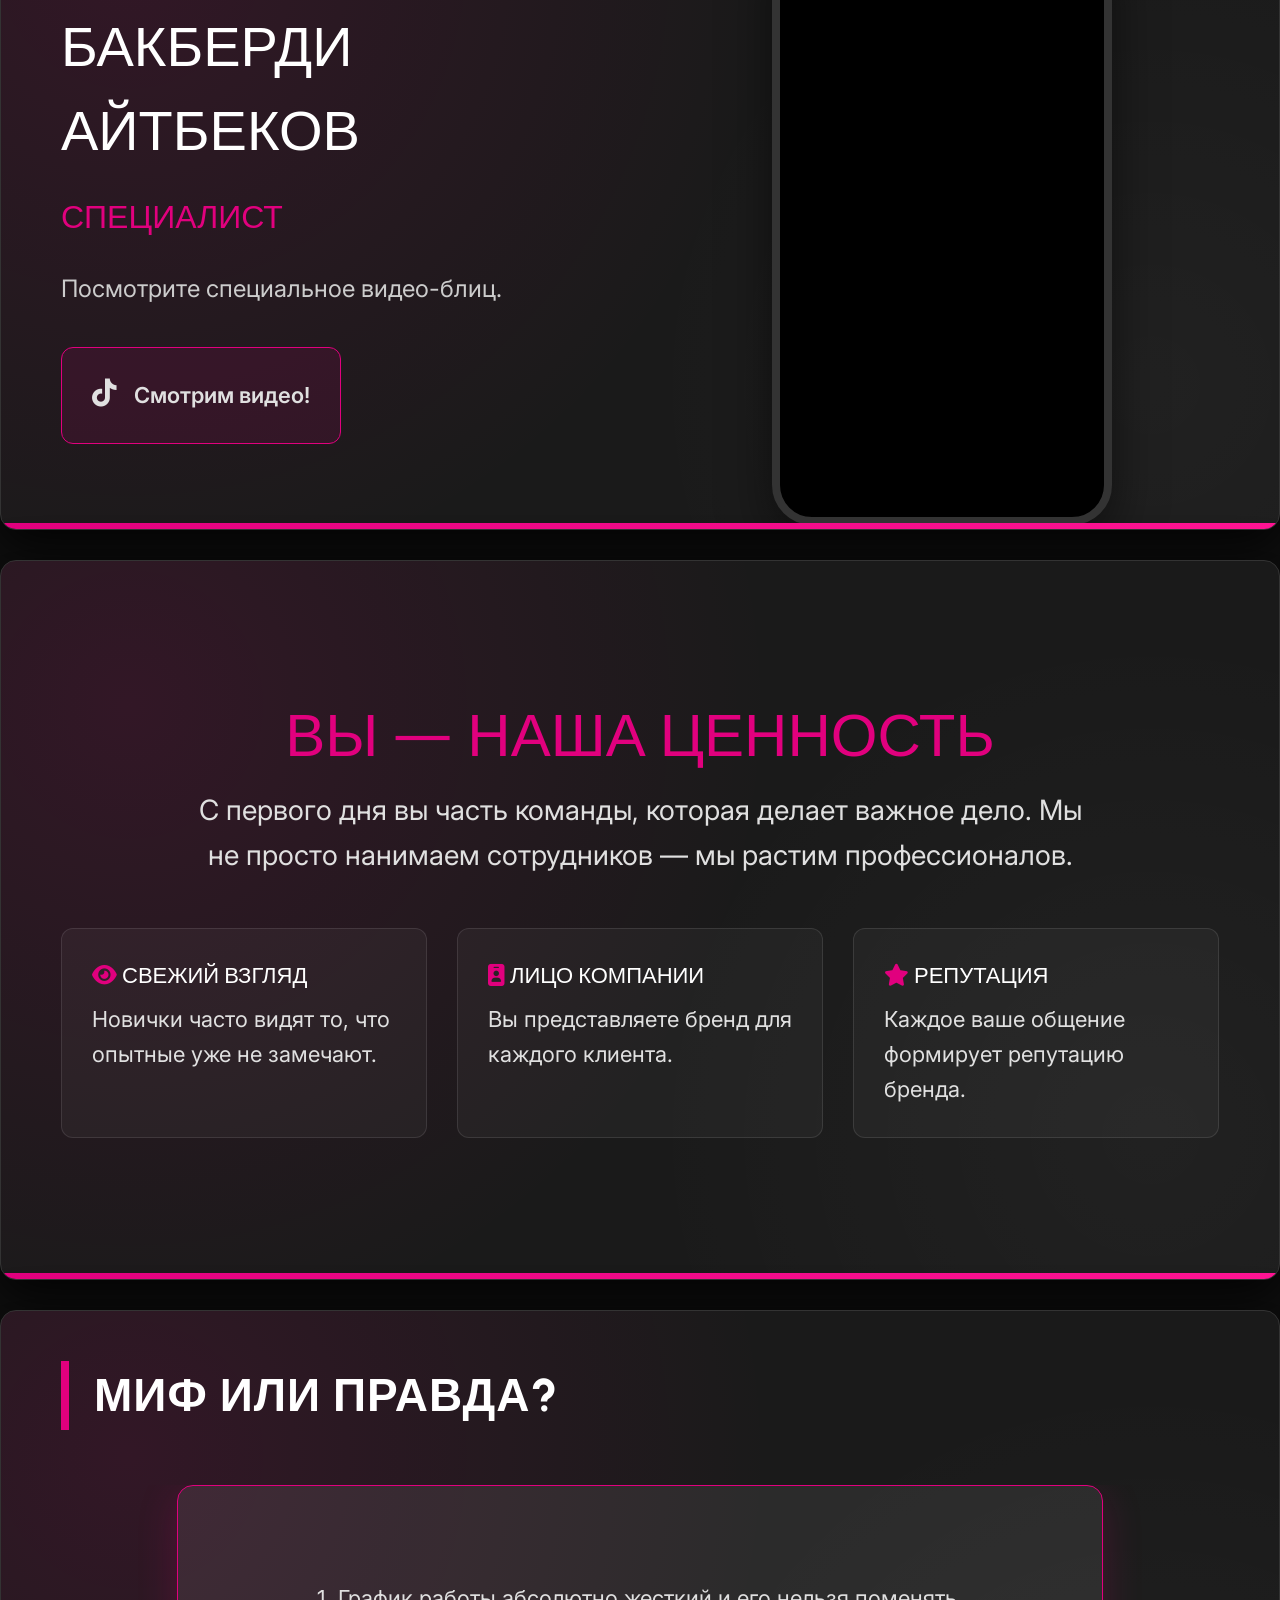
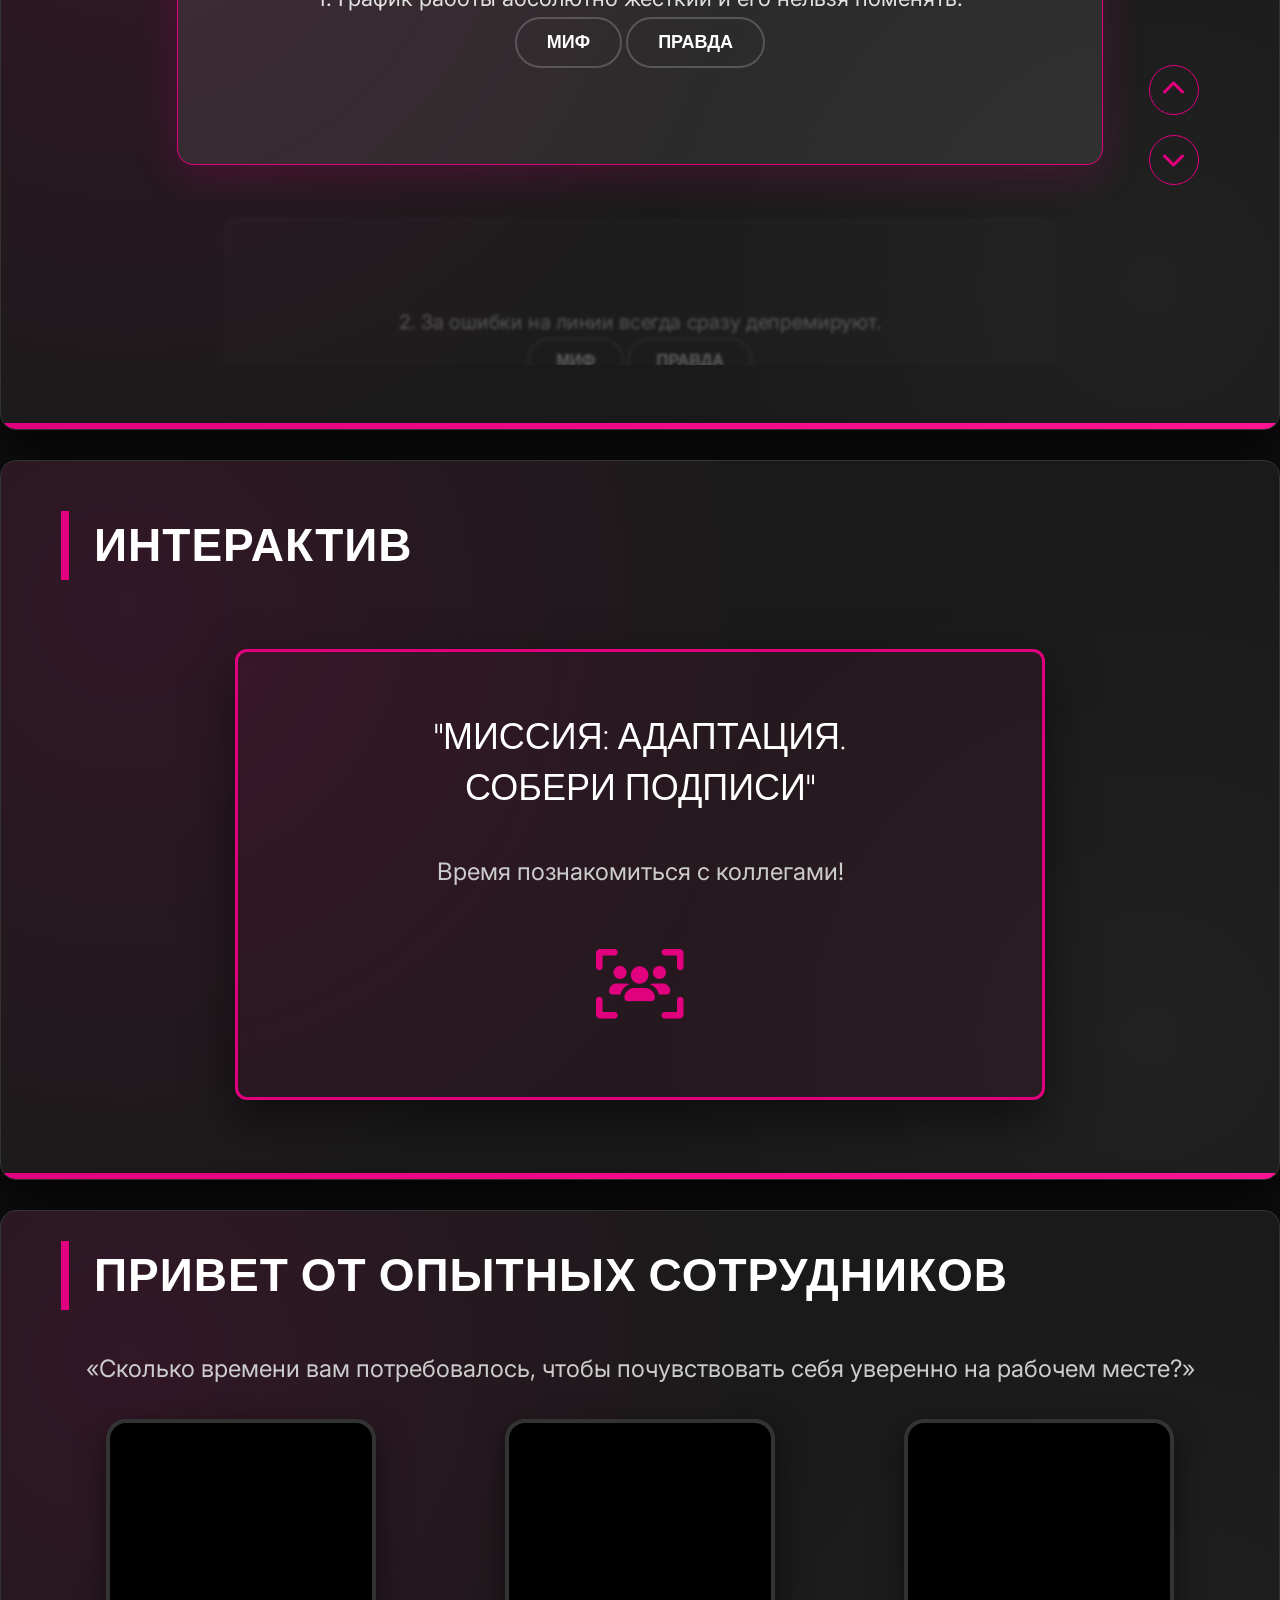
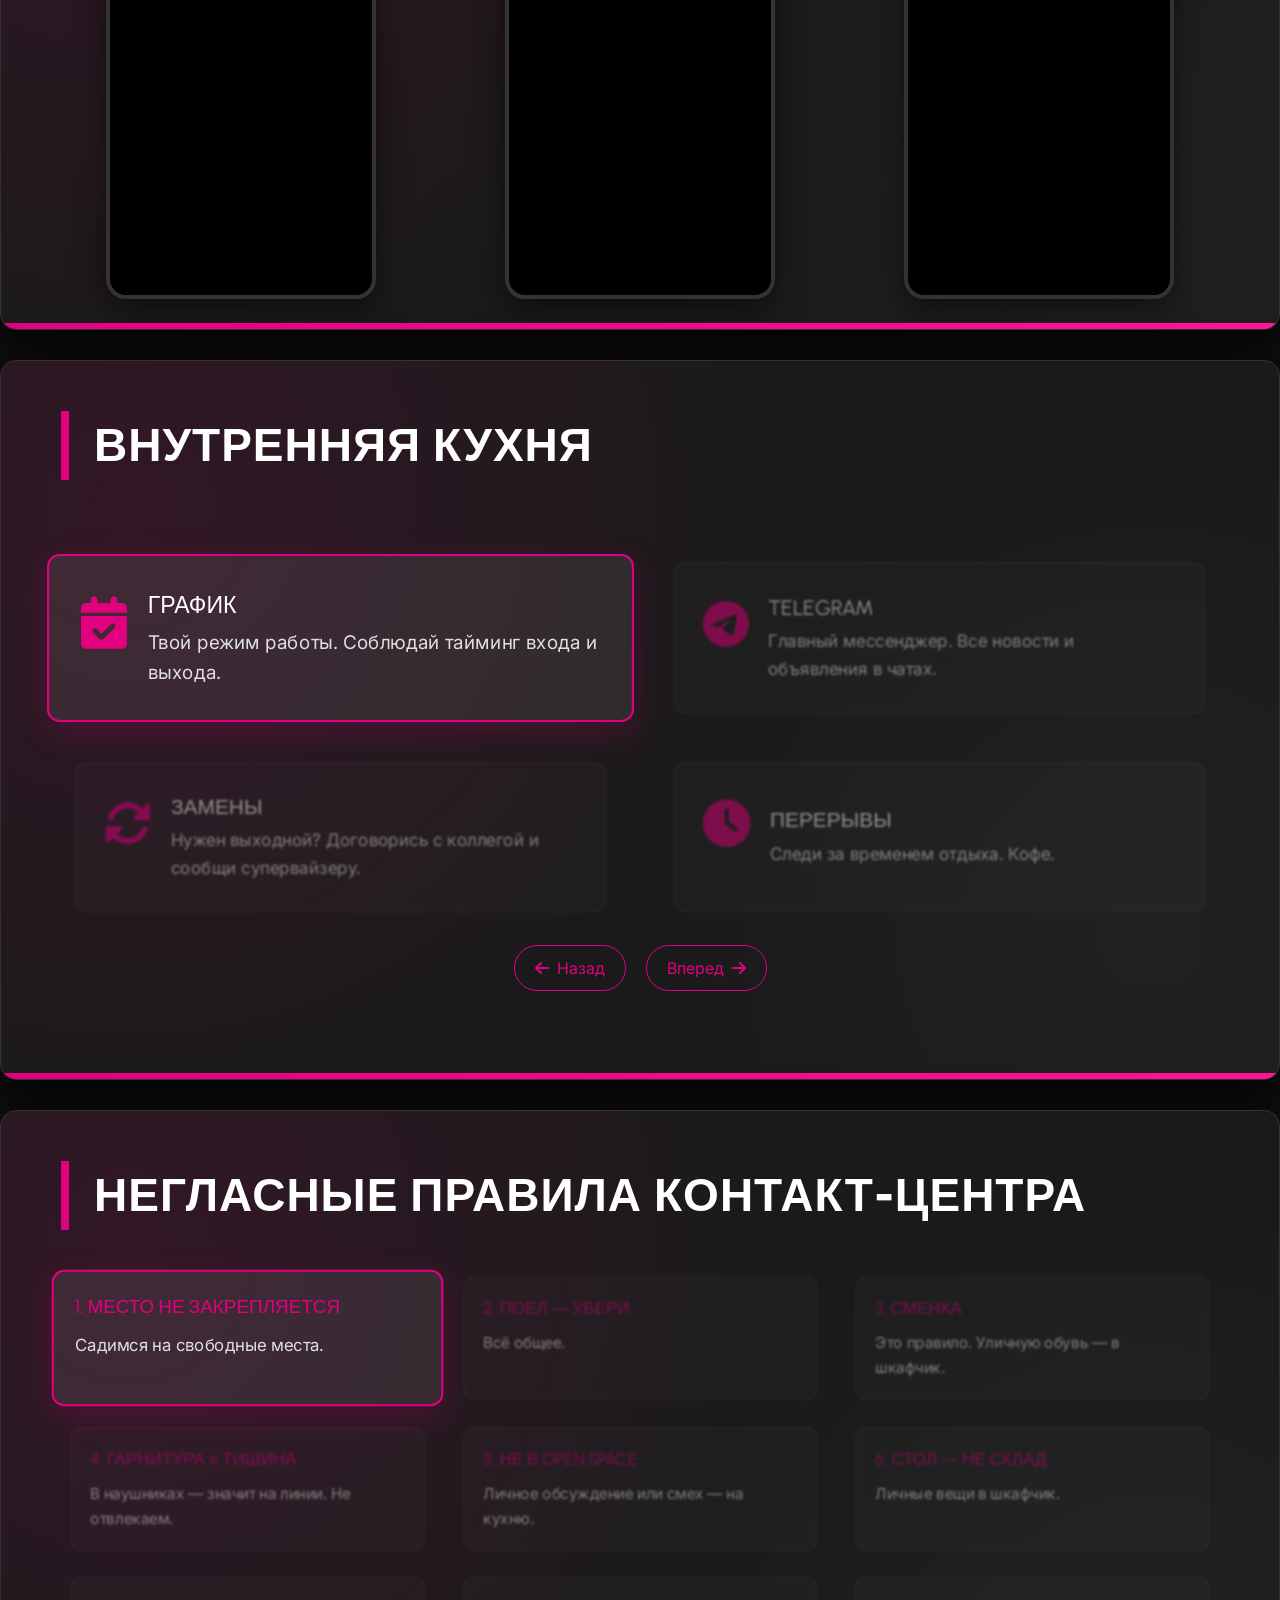
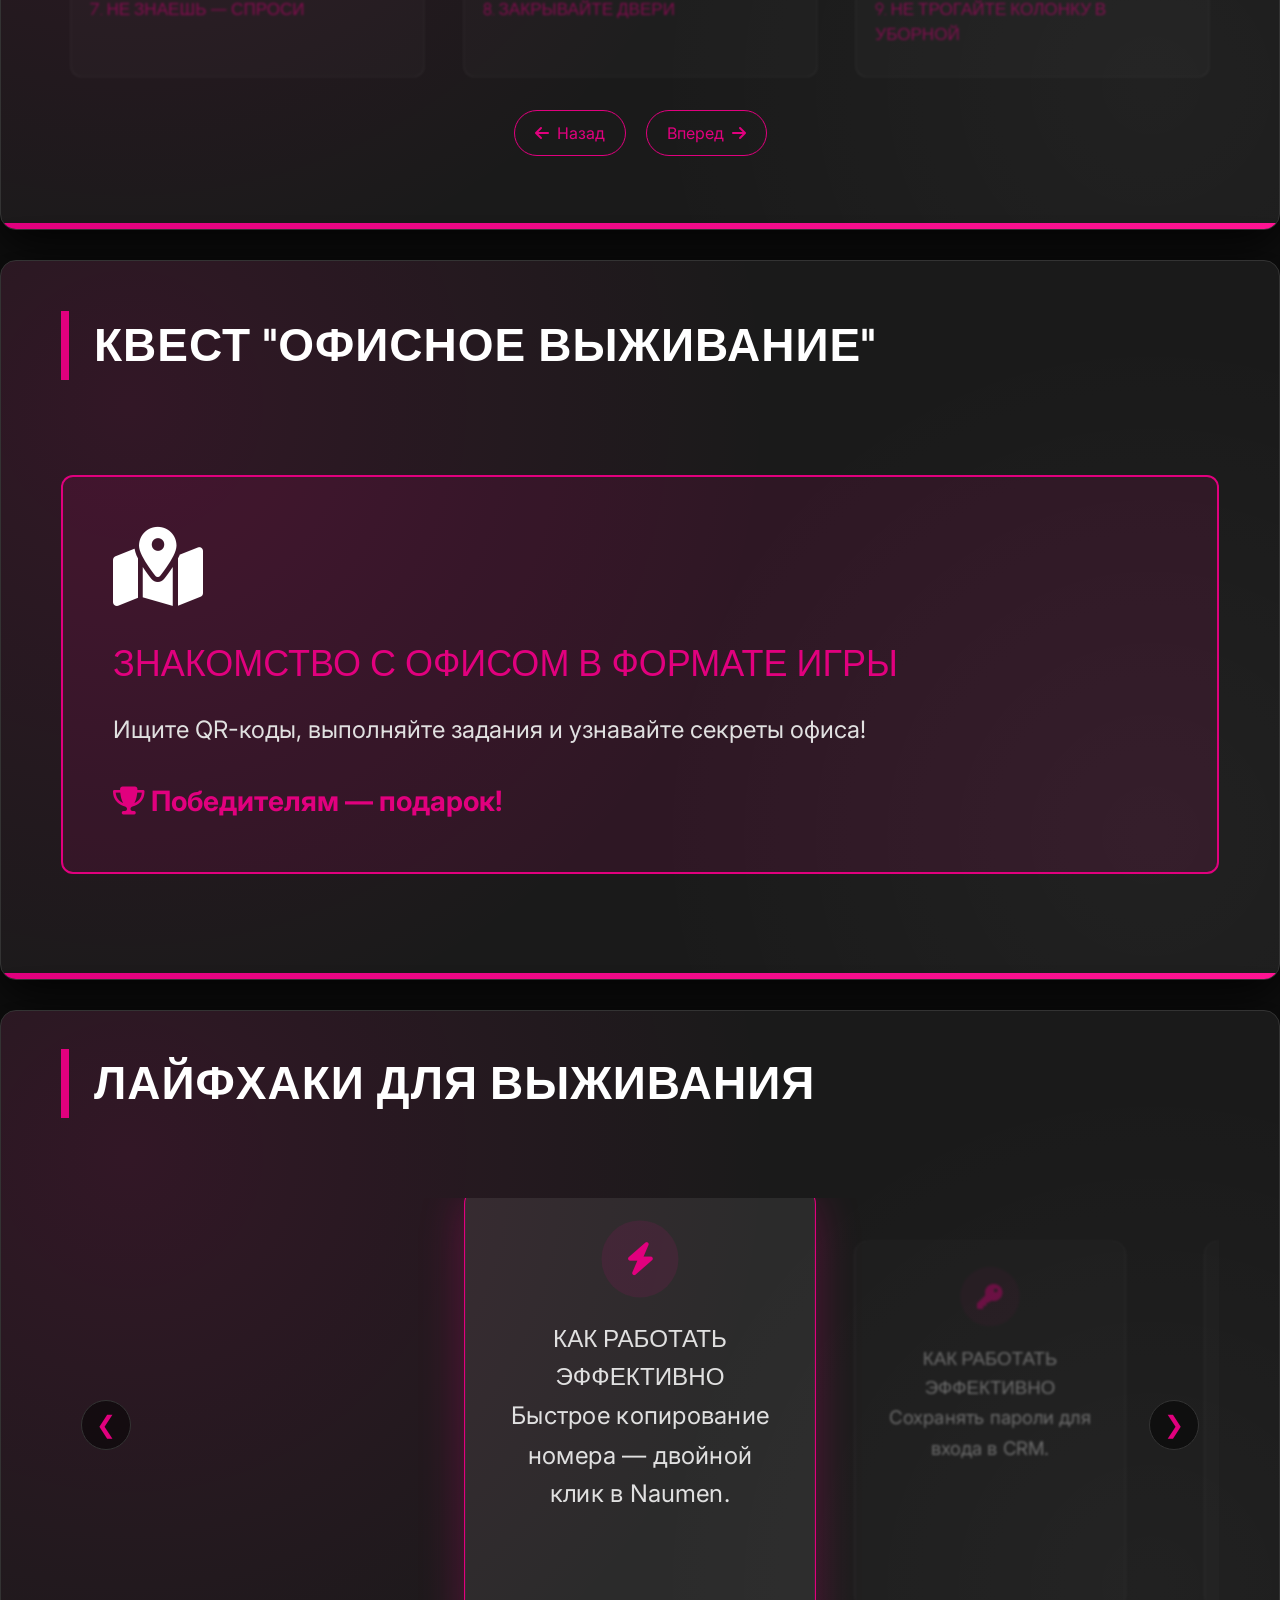
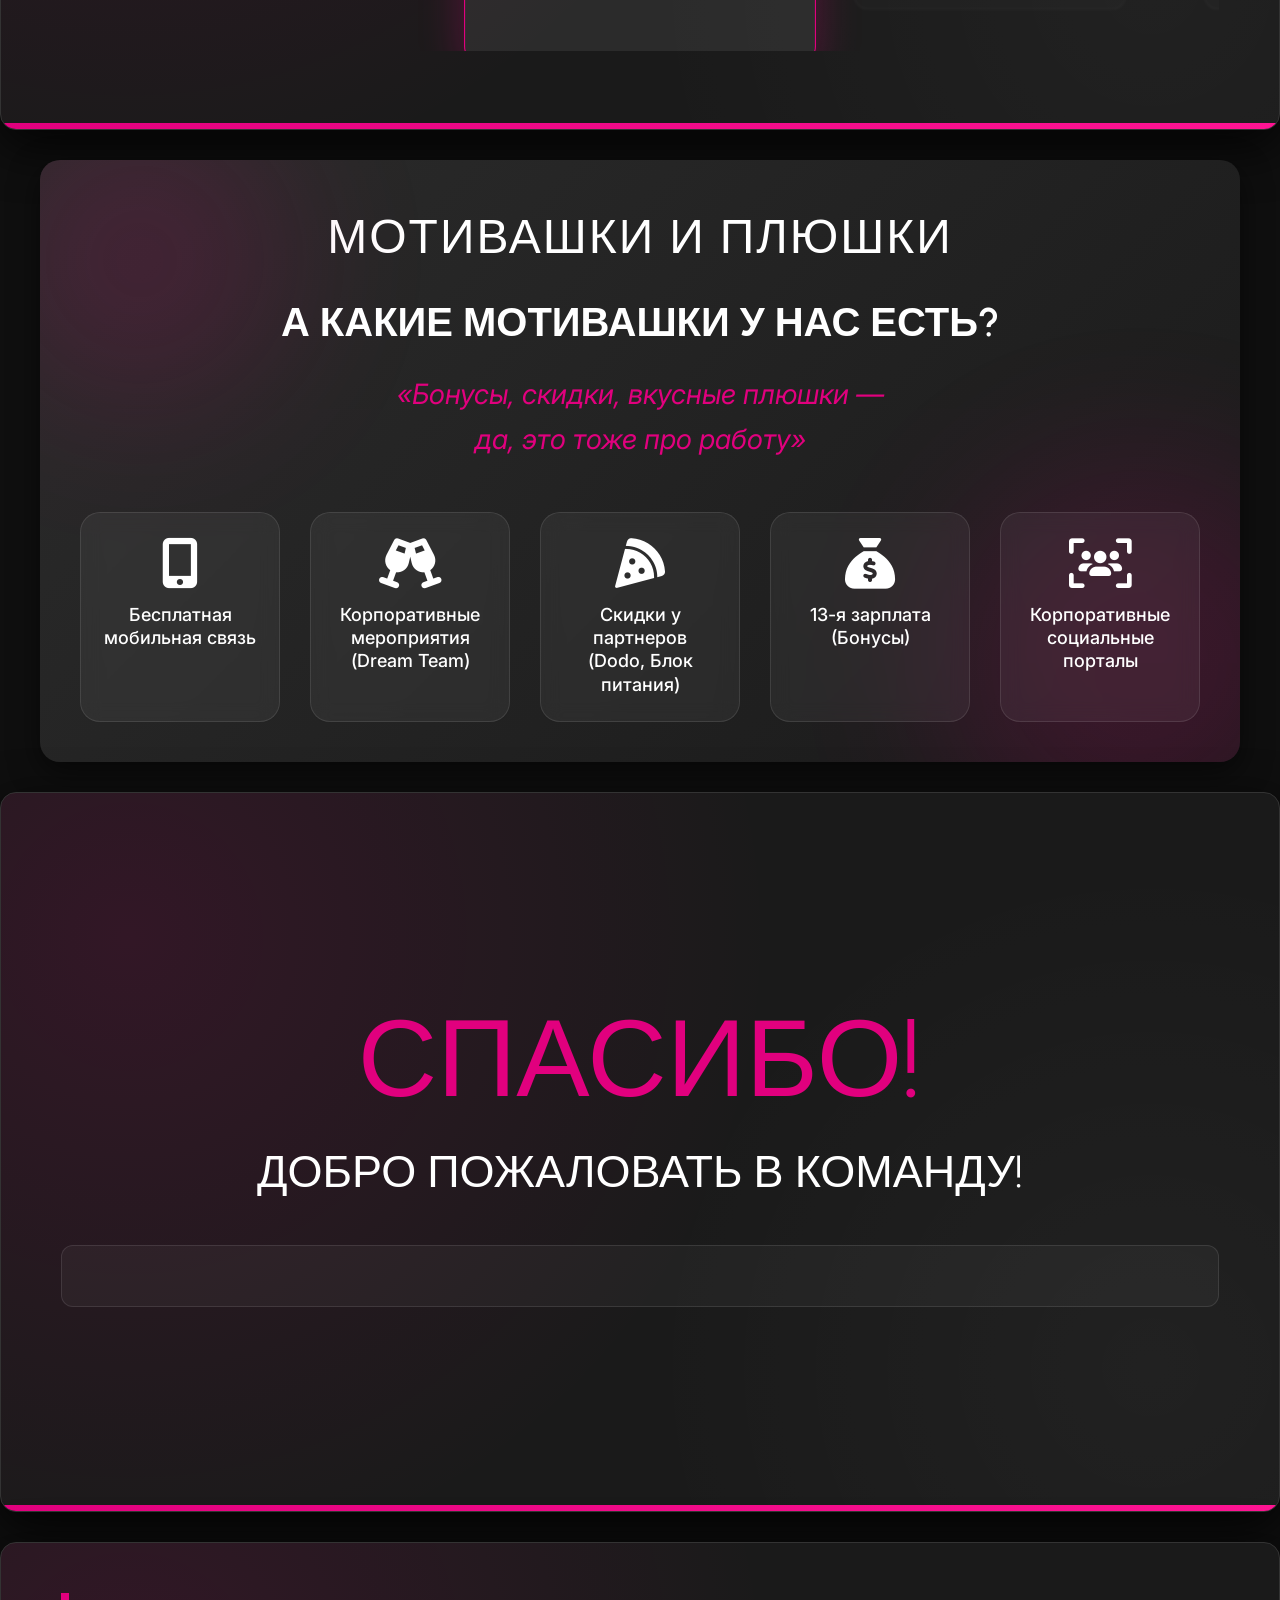
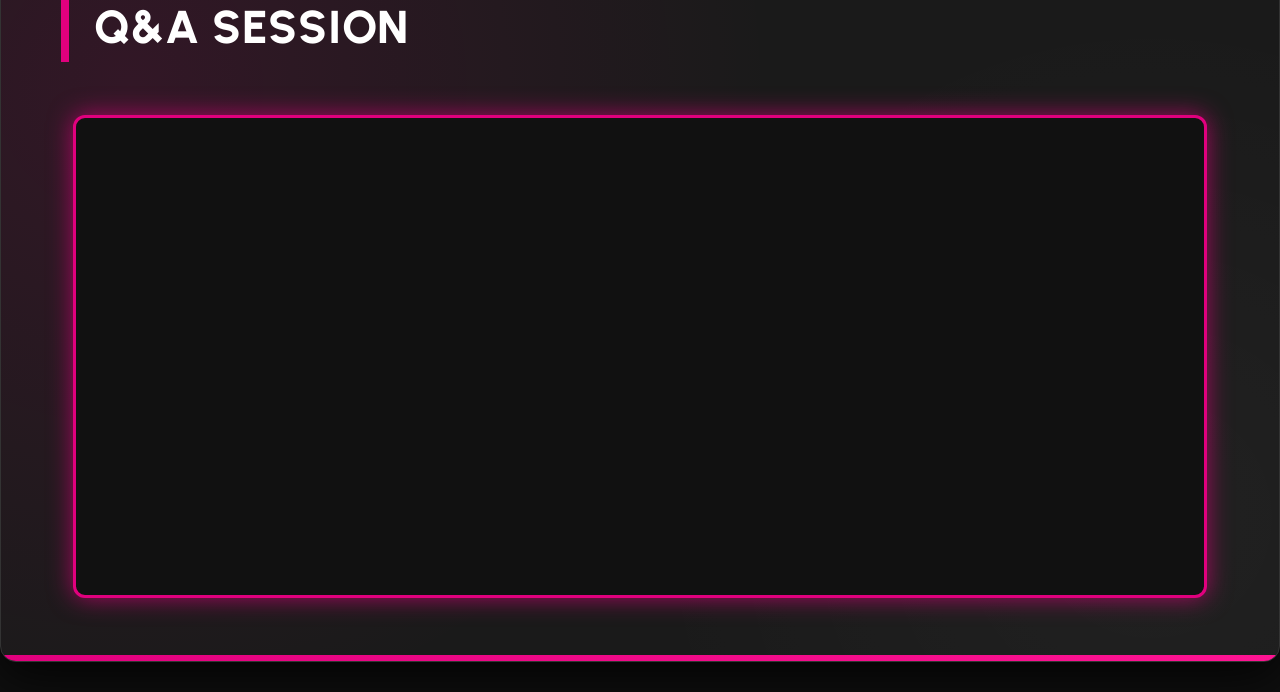
==== commit acaf3b3b: "Add files via upload" ====
--- a/index.html
+++ b/index.html
@@ -2213,7 +2213,7 @@
         height: 100% !important;
       }
     </style>
-    <link rel="stylesheet" href="./index-wnAFMHRW.css" />
-    <script type="module" src="./index-C3MMrPTM.js"></script>
+    <link rel="stylesheet" href="./index-C5qoX6dq.css" />
+    <script type="module" src="./index-CaZshhGO.js"></script>
   </body>
 </html>
--- a/index-C5qoX6dq.css
+++ b/index-C5qoX6dq.css
@@ -0,0 +1 @@
+*,:before,:after{--tw-border-spacing-x: 0;--tw-border-spacing-y: 0;--tw-translate-x: 0;--tw-translate-y: 0;--tw-rotate: 0;--tw-skew-x: 0;--tw-skew-y: 0;--tw-scale-x: 1;--tw-scale-y: 1;--tw-pan-x: ;--tw-pan-y: ;--tw-pinch-zoom: ;--tw-scroll-snap-strictness: proximity;--tw-gradient-from-position: ;--tw-gradient-via-position: ;--tw-gradient-to-position: ;--tw-ordinal: ;--tw-slashed-zero: ;--tw-numeric-figure: ;--tw-numeric-spacing: ;--tw-numeric-fraction: ;--tw-ring-inset: ;--tw-ring-offset-width: 0px;--tw-ring-offset-color: #fff;--tw-ring-color: rgb(59 130 246 / .5);--tw-ring-offset-shadow: 0 0 #0000;--tw-ring-shadow: 0 0 #0000;--tw-shadow: 0 0 #0000;--tw-shadow-colored: 0 0 #0000;--tw-blur: ;--tw-brightness: ;--tw-contrast: ;--tw-grayscale: ;--tw-hue-rotate: ;--tw-invert: ;--tw-saturate: ;--tw-sepia: ;--tw-drop-shadow: ;--tw-backdrop-blur: ;--tw-backdrop-brightness: ;--tw-backdrop-contrast: ;--tw-backdrop-grayscale: ;--tw-backdrop-hue-rotate: ;--tw-backdrop-invert: ;--tw-backdrop-opacity: ;--tw-backdrop-saturate: ;--tw-backdrop-sepia: ;--tw-contain-size: ;--tw-contain-layout: ;--tw-contain-paint: ;--tw-contain-style: }::backdrop{--tw-border-spacing-x: 0;--tw-border-spacing-y: 0;--tw-translate-x: 0;--tw-translate-y: 0;--tw-rotate: 0;--tw-skew-x: 0;--tw-skew-y: 0;--tw-scale-x: 1;--tw-scale-y: 1;--tw-pan-x: ;--tw-pan-y: ;--tw-pinch-zoom: ;--tw-scroll-snap-strictness: proximity;--tw-gradient-from-position: ;--tw-gradient-via-position: ;--tw-gradient-to-position: ;--tw-ordinal: ;--tw-slashed-zero: ;--tw-numeric-figure: ;--tw-numeric-spacing: ;--tw-numeric-fraction: ;--tw-ring-inset: ;--tw-ring-offset-width: 0px;--tw-ring-offset-color: #fff;--tw-ring-color: rgb(59 130 246 / .5);--tw-ring-offset-shadow: 0 0 #0000;--tw-ring-shadow: 0 0 #0000;--tw-shadow: 0 0 #0000;--tw-shadow-colored: 0 0 #0000;--tw-blur: ;--tw-brightness: ;--tw-contrast: ;--tw-grayscale: ;--tw-hue-rotate: ;--tw-invert: ;--tw-saturate: ;--tw-sepia: ;--tw-drop-shadow: ;--tw-backdrop-blur: ;--tw-backdrop-brightness: ;--tw-backdrop-contrast: ;--tw-backdrop-grayscale: ;--tw-backdrop-hue-rotate: ;--tw-backdrop-invert: ;--tw-backdrop-opacity: ;--tw-backdrop-saturate: ;--tw-backdrop-sepia: ;--tw-contain-size: ;--tw-contain-layout: ;--tw-contain-paint: ;--tw-contain-style: }*,:before,:after{box-sizing:border-box;border-width:0;border-style:solid;border-color:#e5e7eb}:before,:after{--tw-content: ""}html,:host{line-height:1.5;-webkit-text-size-adjust:100%;-moz-tab-size:4;-o-tab-size:4;tab-size:4;font-family:ui-sans-serif,system-ui,sans-serif,"Apple Color Emoji","Segoe UI Emoji",Segoe UI Symbol,"Noto Color Emoji";font-feature-settings:normal;font-variation-settings:normal;-webkit-tap-highlight-color:transparent}body{margin:0;line-height:inherit}hr{height:0;color:inherit;border-top-width:1px}abbr:where([title]){-webkit-text-decoration:underline dotted;text-decoration:underline dotted}h1,h2,h3,h4,h5,h6{font-size:inherit;font-weight:inherit}a{color:inherit;text-decoration:inherit}b,strong{font-weight:bolder}code,kbd,samp,pre{font-family:ui-monospace,SFMono-Regular,Menlo,Monaco,Consolas,Liberation Mono,Courier New,monospace;font-feature-settings:normal;font-variation-settings:normal;font-size:1em}small{font-size:80%}sub,sup{font-size:75%;line-height:0;position:relative;vertical-align:baseline}sub{bottom:-.25em}sup{top:-.5em}table{text-indent:0;border-color:inherit;border-collapse:collapse}button,input,optgroup,select,textarea{font-family:inherit;font-feature-settings:inherit;font-variation-settings:inherit;font-size:100%;font-weight:inherit;line-height:inherit;letter-spacing:inherit;color:inherit;margin:0;padding:0}button,select{text-transform:none}button,input:where([type=button]),input:where([type=reset]),input:where([type=submit]){-webkit-appearance:button;background-color:transparent;background-image:none}:-moz-focusring{outline:auto}:-moz-ui-invalid{box-shadow:none}progress{vertical-align:baseline}::-webkit-inner-spin-button,::-webkit-outer-spin-button{height:auto}[type=search]{-webkit-appearance:textfield;outline-offset:-2px}::-webkit-search-decoration{-webkit-appearance:none}::-webkit-file-upload-button{-webkit-appearance:button;font:inherit}summary{display:list-item}blockquote,dl,dd,h1,h2,h3,h4,h5,h6,hr,figure,p,pre{margin:0}fieldset{margin:0;padding:0}legend{padding:0}ol,ul,menu{list-style:none;margin:0;padding:0}dialog{padding:0}textarea{resize:vertical}input::-moz-placeholder,textarea::-moz-placeholder{opacity:1;color:#9ca3af}input::placeholder,textarea::placeholder{opacity:1;color:#9ca3af}button,[role=button]{cursor:pointer}:disabled{cursor:default}img,svg,video,canvas,audio,iframe,embed,object{display:block;vertical-align:middle}img,video{max-width:100%;height:auto}[hidden]:where(:not([hidden=until-found])){display:none}.pointer-events-none{pointer-events:none}.fixed{position:fixed}.absolute{position:absolute}.relative{position:relative}.sticky{position:sticky}.-inset-1{inset:-.25rem}.inset-0{inset:0}.-bottom-3{bottom:-.75rem}.-top-12{top:-3rem}.-top-14{top:-3.5rem}.-top-3{top:-.75rem}.-top-5{top:-1.25rem}.-top-8{top:-2rem}.bottom-0{bottom:0}.bottom-\[10\%\]{bottom:10%}.left-0{left:0}.left-1\/2{left:50%}.left-8{left:2rem}.left-\[20\%\]{left:20%}.right-0{right:0}.right-4{right:1rem}.right-8{right:2rem}.right-\[20\%\]{right:20%}.top-0{top:0}.top-1\/2{top:50%}.top-4{top:1rem}.top-\[10\%\]{top:10%}.-z-10{z-index:-10}.z-0{z-index:0}.z-10{z-index:10}.z-20{z-index:20}.z-30{z-index:30}.z-40{z-index:40}.z-50{z-index:50}.mx-auto{margin-left:auto;margin-right:auto}.mb-16{margin-bottom:4rem}.mb-2{margin-bottom:.5rem}.mb-3{margin-bottom:.75rem}.mb-5{margin-bottom:1.25rem}.mb-6{margin-bottom:1.5rem}.mb-8{margin-bottom:2rem}.ml-1{margin-left:.25rem}.mt-1{margin-top:.25rem}.mt-12{margin-top:3rem}.mt-2{margin-top:.5rem}.mt-20{margin-top:5rem}.mt-4{margin-top:1rem}.flex{display:flex}.grid{display:grid}.hidden{display:none}.h-0\.5{height:.125rem}.h-1\/2{height:50%}.h-10{height:2.5rem}.h-12{height:3rem}.h-2{height:.5rem}.h-3{height:.75rem}.h-4{height:1rem}.h-48{height:12rem}.h-5{height:1.25rem}.h-56{height:14rem}.h-6{height:1.5rem}.h-8{height:2rem}.h-80{height:20rem}.h-\[400px\]{height:400px}.h-\[420px\]{height:420px}.h-\[450px\]{height:450px}.h-\[500px\]{height:500px}.h-\[600px\]{height:600px}.h-full{height:100%}.h-px{height:1px}.min-h-\[180px\]{min-height:180px}.min-h-screen{min-height:100vh}.w-0\.5{width:.125rem}.w-10{width:2.5rem}.w-2{width:.5rem}.w-3{width:.75rem}.w-4{width:1rem}.w-5{width:1.25rem}.w-56{width:14rem}.w-6{width:1.5rem}.w-72{width:18rem}.w-\[400px\]{width:400px}.w-\[500px\]{width:500px}.w-\[600px\]{width:600px}.w-full{width:100%}.max-w-5xl{max-width:64rem}.max-w-6xl{max-width:72rem}.max-w-7xl{max-width:80rem}.max-w-\[18rem\]{max-width:18rem}.max-w-md{max-width:28rem}.max-w-sm{max-width:24rem}.max-w-xs{max-width:20rem}.flex-1{flex:1 1 0%}.shrink-0{flex-shrink:0}.-translate-x-1\/2{--tw-translate-x: -50%;transform:translate(var(--tw-translate-x),var(--tw-translate-y)) rotate(var(--tw-rotate)) skew(var(--tw-skew-x)) skewY(var(--tw-skew-y)) scaleX(var(--tw-scale-x)) scaleY(var(--tw-scale-y))}.-translate-y-1\/2{--tw-translate-y: -50%;transform:translate(var(--tw-translate-x),var(--tw-translate-y)) rotate(var(--tw-rotate)) skew(var(--tw-skew-x)) skewY(var(--tw-skew-y)) scaleX(var(--tw-scale-x)) scaleY(var(--tw-scale-y))}.-translate-y-2{--tw-translate-y: -.5rem;transform:translate(var(--tw-translate-x),var(--tw-translate-y)) rotate(var(--tw-rotate)) skew(var(--tw-skew-x)) skewY(var(--tw-skew-y)) scaleX(var(--tw-scale-x)) scaleY(var(--tw-scale-y))}.scale-100{--tw-scale-x: 1;--tw-scale-y: 1;transform:translate(var(--tw-translate-x),var(--tw-translate-y)) rotate(var(--tw-rotate)) skew(var(--tw-skew-x)) skewY(var(--tw-skew-y)) scaleX(var(--tw-scale-x)) scaleY(var(--tw-scale-y))}.scale-105{--tw-scale-x: 1.05;--tw-scale-y: 1.05;transform:translate(var(--tw-translate-x),var(--tw-translate-y)) rotate(var(--tw-rotate)) skew(var(--tw-skew-x)) skewY(var(--tw-skew-y)) scaleX(var(--tw-scale-x)) scaleY(var(--tw-scale-y))}.scale-110{--tw-scale-x: 1.1;--tw-scale-y: 1.1;transform:translate(var(--tw-translate-x),var(--tw-translate-y)) rotate(var(--tw-rotate)) skew(var(--tw-skew-x)) skewY(var(--tw-skew-y)) scaleX(var(--tw-scale-x)) scaleY(var(--tw-scale-y))}.scale-125{--tw-scale-x: 1.25;--tw-scale-y: 1.25;transform:translate(var(--tw-translate-x),var(--tw-translate-y)) rotate(var(--tw-rotate)) skew(var(--tw-skew-x)) skewY(var(--tw-skew-y)) scaleX(var(--tw-scale-x)) scaleY(var(--tw-scale-y))}.scale-95{--tw-scale-x: .95;--tw-scale-y: .95;transform:translate(var(--tw-translate-x),var(--tw-translate-y)) rotate(var(--tw-rotate)) skew(var(--tw-skew-x)) skewY(var(--tw-skew-y)) scaleX(var(--tw-scale-x)) scaleY(var(--tw-scale-y))}.transform{transform:translate(var(--tw-translate-x),var(--tw-translate-y)) rotate(var(--tw-rotate)) skew(var(--tw-skew-x)) skewY(var(--tw-skew-y)) scaleX(var(--tw-scale-x)) scaleY(var(--tw-scale-y))}.cursor-not-allowed{cursor:not-allowed}.cursor-pointer{cursor:pointer}.touch-pan-y{--tw-pan-y: pan-y;touch-action:var(--tw-pan-x) var(--tw-pan-y) var(--tw-pinch-zoom)}.select-none{-webkit-user-select:none;-moz-user-select:none;user-select:none}.grid-cols-1{grid-template-columns:repeat(1,minmax(0,1fr))}.flex-col{flex-direction:column}.items-end{align-items:flex-end}.items-center{align-items:center}.justify-center{justify-content:center}.justify-between{justify-content:space-between}.gap-3{gap:.75rem}.gap-6{gap:1.5rem}.self-start{align-self:flex-start}.overflow-hidden{overflow:hidden}.overflow-visible{overflow:visible}.overflow-y-auto{overflow-y:auto}.overflow-x-hidden{overflow-x:hidden}.rounded-2xl{border-radius:1rem}.rounded-full{border-radius:9999px}.rounded-lg{border-radius:.5rem}.rounded-xl{border-radius:.75rem}.border{border-width:1px}.border-2{border-width:2px}.border-4{border-width:4px}.border-b{border-bottom-width:1px}.border-r{border-right-width:1px}.border-dashed{border-style:dashed}.border-\[\#1a1a1a\]{--tw-border-opacity: 1;border-color:rgb(26 26 26 / var(--tw-border-opacity, 1))}.border-\[\#e1007e\]{--tw-border-opacity: 1;border-color:rgb(225 0 126 / var(--tw-border-opacity, 1))}.border-gray-800{--tw-border-opacity: 1;border-color:rgb(31 41 55 / var(--tw-border-opacity, 1))}.border-pink-500{--tw-border-opacity: 1;border-color:rgb(236 72 153 / var(--tw-border-opacity, 1))}.border-white\/10{border-color:#ffffff1a}.border-white\/5{border-color:#ffffff0d}.bg-\[\#0f0f0f\]{--tw-bg-opacity: 1;background-color:rgb(15 15 15 / var(--tw-bg-opacity, 1))}.bg-\[\#0f0f0f\]\/60{background-color:#0f0f0f99}.bg-\[\#1a1a1a\]{--tw-bg-opacity: 1;background-color:rgb(26 26 26 / var(--tw-bg-opacity, 1))}.bg-\[\#2a2a2a\]{--tw-bg-opacity: 1;background-color:rgb(42 42 42 / var(--tw-bg-opacity, 1))}.bg-\[\#333\]{--tw-bg-opacity: 1;background-color:rgb(51 51 51 / var(--tw-bg-opacity, 1))}.bg-\[\#e1007e\]{--tw-bg-opacity: 1;background-color:rgb(225 0 126 / var(--tw-bg-opacity, 1))}.bg-gray-600{--tw-bg-opacity: 1;background-color:rgb(75 85 99 / var(--tw-bg-opacity, 1))}.bg-purple-600{--tw-bg-opacity: 1;background-color:rgb(147 51 234 / var(--tw-bg-opacity, 1))}.bg-transparent{background-color:transparent}.bg-opacity-90{--tw-bg-opacity: .9}.bg-gradient-to-b{background-image:linear-gradient(to bottom,var(--tw-gradient-stops))}.bg-gradient-to-r{background-image:linear-gradient(to right,var(--tw-gradient-stops))}.bg-gradient-to-t{background-image:linear-gradient(to top,var(--tw-gradient-stops))}.bg-gradient-to-tr{background-image:linear-gradient(to top right,var(--tw-gradient-stops))}.from-\[\#1a1a1a\]{--tw-gradient-from: #1a1a1a var(--tw-gradient-from-position);--tw-gradient-to: rgb(26 26 26 / 0) var(--tw-gradient-to-position);--tw-gradient-stops: var(--tw-gradient-from), var(--tw-gradient-to)}.from-\[\#2a2a2a\]{--tw-gradient-from: #2a2a2a var(--tw-gradient-from-position);--tw-gradient-to: rgb(42 42 42 / 0) var(--tw-gradient-to-position);--tw-gradient-stops: var(--tw-gradient-from), var(--tw-gradient-to)}.from-\[\#e1007e\]{--tw-gradient-from: #e1007e var(--tw-gradient-from-position);--tw-gradient-to: rgb(225 0 126 / 0) var(--tw-gradient-to-position);--tw-gradient-stops: var(--tw-gradient-from), var(--tw-gradient-to)}.from-transparent{--tw-gradient-from: transparent var(--tw-gradient-from-position);--tw-gradient-to: rgb(0 0 0 / 0) var(--tw-gradient-to-position);--tw-gradient-stops: var(--tw-gradient-from), var(--tw-gradient-to)}.via-white\/20{--tw-gradient-to: rgb(255 255 255 / 0) var(--tw-gradient-to-position);--tw-gradient-stops: var(--tw-gradient-from), rgb(255 255 255 / .2) var(--tw-gradient-via-position), var(--tw-gradient-to)}.to-\[\#1a1a1a\]{--tw-gradient-to: #1a1a1a var(--tw-gradient-to-position)}.to-purple-600{--tw-gradient-to: #9333ea var(--tw-gradient-to-position)}.to-transparent{--tw-gradient-to: transparent var(--tw-gradient-to-position)}.object-cover{-o-object-fit:cover;object-fit:cover}.p-0{padding:0}.p-10{padding:2.5rem}.p-4{padding:1rem}.p-5{padding:1.25rem}.p-6{padding:1.5rem}.p-8{padding:2rem}.px-3{padding-left:.75rem;padding-right:.75rem}.px-4{padding-left:1rem;padding-right:1rem}.px-5{padding-left:1.25rem;padding-right:1.25rem}.px-6{padding-left:1.5rem;padding-right:1.5rem}.px-8{padding-left:2rem;padding-right:2rem}.py-1{padding-top:.25rem;padding-bottom:.25rem}.py-10{padding-top:2.5rem;padding-bottom:2.5rem}.py-16{padding-top:4rem;padding-bottom:4rem}.py-2{padding-top:.5rem;padding-bottom:.5rem}.py-20{padding-top:5rem;padding-bottom:5rem}.py-3{padding-top:.75rem;padding-bottom:.75rem}.pb-4{padding-bottom:1rem}.pb-6{padding-bottom:1.5rem}.text-center{text-align:center}.font-sans{font-family:ui-sans-serif,system-ui,sans-serif,"Apple Color Emoji","Segoe UI Emoji",Segoe UI Symbol,"Noto Color Emoji"}.text-2xl{font-size:1.5rem;line-height:2rem}.text-4xl{font-size:2.25rem;line-height:2.5rem}.text-5xl{font-size:3rem;line-height:1}.text-lg{font-size:1.125rem;line-height:1.75rem}.text-sm{font-size:.875rem;line-height:1.25rem}.text-xl{font-size:1.25rem;line-height:1.75rem}.text-xs{font-size:.75rem;line-height:1rem}.font-black{font-weight:900}.font-bold{font-weight:700}.font-light{font-weight:300}.font-medium{font-weight:500}.font-normal{font-weight:400}.uppercase{text-transform:uppercase}.leading-relaxed{line-height:1.625}.leading-tight{line-height:1.25}.tracking-\[0\.2em\]{letter-spacing:.2em}.tracking-tight{letter-spacing:-.025em}.tracking-wide{letter-spacing:.025em}.tracking-wider{letter-spacing:.05em}.tracking-widest{letter-spacing:.1em}.text-\[\#e1007e\]{--tw-text-opacity: 1;color:rgb(225 0 126 / var(--tw-text-opacity, 1))}.text-gray-300{--tw-text-opacity: 1;color:rgb(209 213 219 / var(--tw-text-opacity, 1))}.text-gray-400{--tw-text-opacity: 1;color:rgb(156 163 175 / var(--tw-text-opacity, 1))}.text-gray-500{--tw-text-opacity: 1;color:rgb(107 114 128 / var(--tw-text-opacity, 1))}.text-gray-600{--tw-text-opacity: 1;color:rgb(75 85 99 / var(--tw-text-opacity, 1))}.text-white{--tw-text-opacity: 1;color:rgb(255 255 255 / var(--tw-text-opacity, 1))}.opacity-0{opacity:0}.opacity-10{opacity:.1}.opacity-100{opacity:1}.opacity-40{opacity:.4}.opacity-5{opacity:.05}.opacity-60{opacity:.6}.opacity-70{opacity:.7}.opacity-80{opacity:.8}.opacity-90{opacity:.9}.mix-blend-screen{mix-blend-mode:screen}.shadow-2xl{--tw-shadow: 0 25px 50px -12px rgb(0 0 0 / .25);--tw-shadow-colored: 0 25px 50px -12px var(--tw-shadow-color);box-shadow:var(--tw-ring-offset-shadow, 0 0 #0000),var(--tw-ring-shadow, 0 0 #0000),var(--tw-shadow)}.shadow-inner{--tw-shadow: inset 0 2px 4px 0 rgb(0 0 0 / .05);--tw-shadow-colored: inset 0 2px 4px 0 var(--tw-shadow-color);box-shadow:var(--tw-ring-offset-shadow, 0 0 #0000),var(--tw-ring-shadow, 0 0 #0000),var(--tw-shadow)}.shadow-lg{--tw-shadow: 0 10px 15px -3px rgb(0 0 0 / .1), 0 4px 6px -4px rgb(0 0 0 / .1);--tw-shadow-colored: 0 10px 15px -3px var(--tw-shadow-color), 0 4px 6px -4px var(--tw-shadow-color);box-shadow:var(--tw-ring-offset-shadow, 0 0 #0000),var(--tw-ring-shadow, 0 0 #0000),var(--tw-shadow)}.shadow-md{--tw-shadow: 0 4px 6px -1px rgb(0 0 0 / .1), 0 2px 4px -2px rgb(0 0 0 / .1);--tw-shadow-colored: 0 4px 6px -1px var(--tw-shadow-color), 0 2px 4px -2px var(--tw-shadow-color);box-shadow:var(--tw-ring-offset-shadow, 0 0 #0000),var(--tw-ring-shadow, 0 0 #0000),var(--tw-shadow)}.shadow-sm{--tw-shadow: 0 1px 2px 0 rgb(0 0 0 / .05);--tw-shadow-colored: 0 1px 2px 0 var(--tw-shadow-color);box-shadow:var(--tw-ring-offset-shadow, 0 0 #0000),var(--tw-ring-shadow, 0 0 #0000),var(--tw-shadow)}.shadow-xl{--tw-shadow: 0 20px 25px -5px rgb(0 0 0 / .1), 0 8px 10px -6px rgb(0 0 0 / .1);--tw-shadow-colored: 0 20px 25px -5px var(--tw-shadow-color), 0 8px 10px -6px var(--tw-shadow-color);box-shadow:var(--tw-ring-offset-shadow, 0 0 #0000),var(--tw-ring-shadow, 0 0 #0000),var(--tw-shadow)}.ring-2{--tw-ring-offset-shadow: var(--tw-ring-inset) 0 0 0 var(--tw-ring-offset-width) var(--tw-ring-offset-color);--tw-ring-shadow: var(--tw-ring-inset) 0 0 0 calc(2px + var(--tw-ring-offset-width)) var(--tw-ring-color);box-shadow:var(--tw-ring-offset-shadow),var(--tw-ring-shadow),var(--tw-shadow, 0 0 #0000)}.ring-\[\#e1007e\]{--tw-ring-opacity: 1;--tw-ring-color: rgb(225 0 126 / var(--tw-ring-opacity, 1))}.ring-offset-2{--tw-ring-offset-width: 2px}.ring-offset-\[\#0f0f0f\]{--tw-ring-offset-color: #0f0f0f}.blur{--tw-blur: blur(8px);filter:var(--tw-blur) var(--tw-brightness) var(--tw-contrast) var(--tw-grayscale) var(--tw-hue-rotate) var(--tw-invert) var(--tw-saturate) var(--tw-sepia) var(--tw-drop-shadow)}.blur-\[150px\]{--tw-blur: blur(150px);filter:var(--tw-blur) var(--tw-brightness) var(--tw-contrast) var(--tw-grayscale) var(--tw-hue-rotate) var(--tw-invert) var(--tw-saturate) var(--tw-sepia) var(--tw-drop-shadow)}.blur-\[1px\]{--tw-blur: blur(1px);filter:var(--tw-blur) var(--tw-brightness) var(--tw-contrast) var(--tw-grayscale) var(--tw-hue-rotate) var(--tw-invert) var(--tw-saturate) var(--tw-sepia) var(--tw-drop-shadow)}.blur-\[200px\]{--tw-blur: blur(200px);filter:var(--tw-blur) var(--tw-brightness) var(--tw-contrast) var(--tw-grayscale) var(--tw-hue-rotate) var(--tw-invert) var(--tw-saturate) var(--tw-sepia) var(--tw-drop-shadow)}.grayscale-\[80\%\]{--tw-grayscale: grayscale(80%);filter:var(--tw-blur) var(--tw-brightness) var(--tw-contrast) var(--tw-grayscale) var(--tw-hue-rotate) var(--tw-invert) var(--tw-saturate) var(--tw-sepia) var(--tw-drop-shadow)}.filter{filter:var(--tw-blur) var(--tw-brightness) var(--tw-contrast) var(--tw-grayscale) var(--tw-hue-rotate) var(--tw-invert) var(--tw-saturate) var(--tw-sepia) var(--tw-drop-shadow)}.backdrop-blur-md{--tw-backdrop-blur: blur(12px);-webkit-backdrop-filter:var(--tw-backdrop-blur) var(--tw-backdrop-brightness) var(--tw-backdrop-contrast) var(--tw-backdrop-grayscale) var(--tw-backdrop-hue-rotate) var(--tw-backdrop-invert) var(--tw-backdrop-opacity) var(--tw-backdrop-saturate) var(--tw-backdrop-sepia);backdrop-filter:var(--tw-backdrop-blur) var(--tw-backdrop-brightness) var(--tw-backdrop-contrast) var(--tw-backdrop-grayscale) var(--tw-backdrop-hue-rotate) var(--tw-backdrop-invert) var(--tw-backdrop-opacity) var(--tw-backdrop-saturate) var(--tw-backdrop-sepia)}.backdrop-filter{-webkit-backdrop-filter:var(--tw-backdrop-blur) var(--tw-backdrop-brightness) var(--tw-backdrop-contrast) var(--tw-backdrop-grayscale) var(--tw-backdrop-hue-rotate) var(--tw-backdrop-invert) var(--tw-backdrop-opacity) var(--tw-backdrop-saturate) var(--tw-backdrop-sepia);backdrop-filter:var(--tw-backdrop-blur) var(--tw-backdrop-brightness) var(--tw-backdrop-contrast) var(--tw-backdrop-grayscale) var(--tw-backdrop-hue-rotate) var(--tw-backdrop-invert) var(--tw-backdrop-opacity) var(--tw-backdrop-saturate) var(--tw-backdrop-sepia)}.transition{transition-property:color,background-color,border-color,text-decoration-color,fill,stroke,opacity,box-shadow,transform,filter,backdrop-filter;transition-timing-function:cubic-bezier(.4,0,.2,1);transition-duration:.15s}.transition-all{transition-property:all;transition-timing-function:cubic-bezier(.4,0,.2,1);transition-duration:.15s}.transition-colors{transition-property:color,background-color,border-color,text-decoration-color,fill,stroke;transition-timing-function:cubic-bezier(.4,0,.2,1);transition-duration:.15s}.transition-opacity{transition-property:opacity;transition-timing-function:cubic-bezier(.4,0,.2,1);transition-duration:.15s}.transition-transform{transition-property:transform;transition-timing-function:cubic-bezier(.4,0,.2,1);transition-duration:.15s}.duration-300{transition-duration:.3s}.duration-500{transition-duration:.5s}.ease-in-out{transition-timing-function:cubic-bezier(.4,0,.2,1)}.ease-out{transition-timing-function:cubic-bezier(0,0,.2,1)}body{background-color:#0f0f0f;margin:0}.hover\:-translate-y-2:hover{--tw-translate-y: -.5rem;transform:translate(var(--tw-translate-x),var(--tw-translate-y)) rotate(var(--tw-rotate)) skew(var(--tw-skew-x)) skewY(var(--tw-skew-y)) scaleX(var(--tw-scale-x)) scaleY(var(--tw-scale-y))}.hover\:scale-105:hover{--tw-scale-x: 1.05;--tw-scale-y: 1.05;transform:translate(var(--tw-translate-x),var(--tw-translate-y)) rotate(var(--tw-rotate)) skew(var(--tw-skew-x)) skewY(var(--tw-skew-y)) scaleX(var(--tw-scale-x)) scaleY(var(--tw-scale-y))}.hover\:border-\[\#e1007e\]:hover{--tw-border-opacity: 1;border-color:rgb(225 0 126 / var(--tw-border-opacity, 1))}.hover\:bg-\[\#e1007e\]:hover{--tw-bg-opacity: 1;background-color:rgb(225 0 126 / var(--tw-bg-opacity, 1))}.hover\:opacity-80:hover{opacity:.8}.hover\:shadow-lg:hover{--tw-shadow: 0 10px 15px -3px rgb(0 0 0 / .1), 0 4px 6px -4px rgb(0 0 0 / .1);--tw-shadow-colored: 0 10px 15px -3px var(--tw-shadow-color), 0 4px 6px -4px var(--tw-shadow-color);box-shadow:var(--tw-ring-offset-shadow, 0 0 #0000),var(--tw-ring-shadow, 0 0 #0000),var(--tw-shadow)}.hover\:shadow-pink-900:hover{--tw-shadow-color: #831843;--tw-shadow: var(--tw-shadow-colored)}.group:hover .group-hover\:opacity-100{opacity:1}@media(min-width:768px){.md\:block{display:block}.md\:hidden{display:none}.md\:w-1\/3{width:33.333333%}.md\:grid-cols-2{grid-template-columns:repeat(2,minmax(0,1fr))}.md\:flex-row{flex-direction:row}.md\:px-16{padding-left:4rem;padding-right:4rem}.md\:py-32{padding-top:8rem;padding-bottom:8rem}}@media(min-width:1024px){.lg\:w-1\/4{width:25%}.lg\:grid-cols-5{grid-template-columns:repeat(5,minmax(0,1fr))}}
